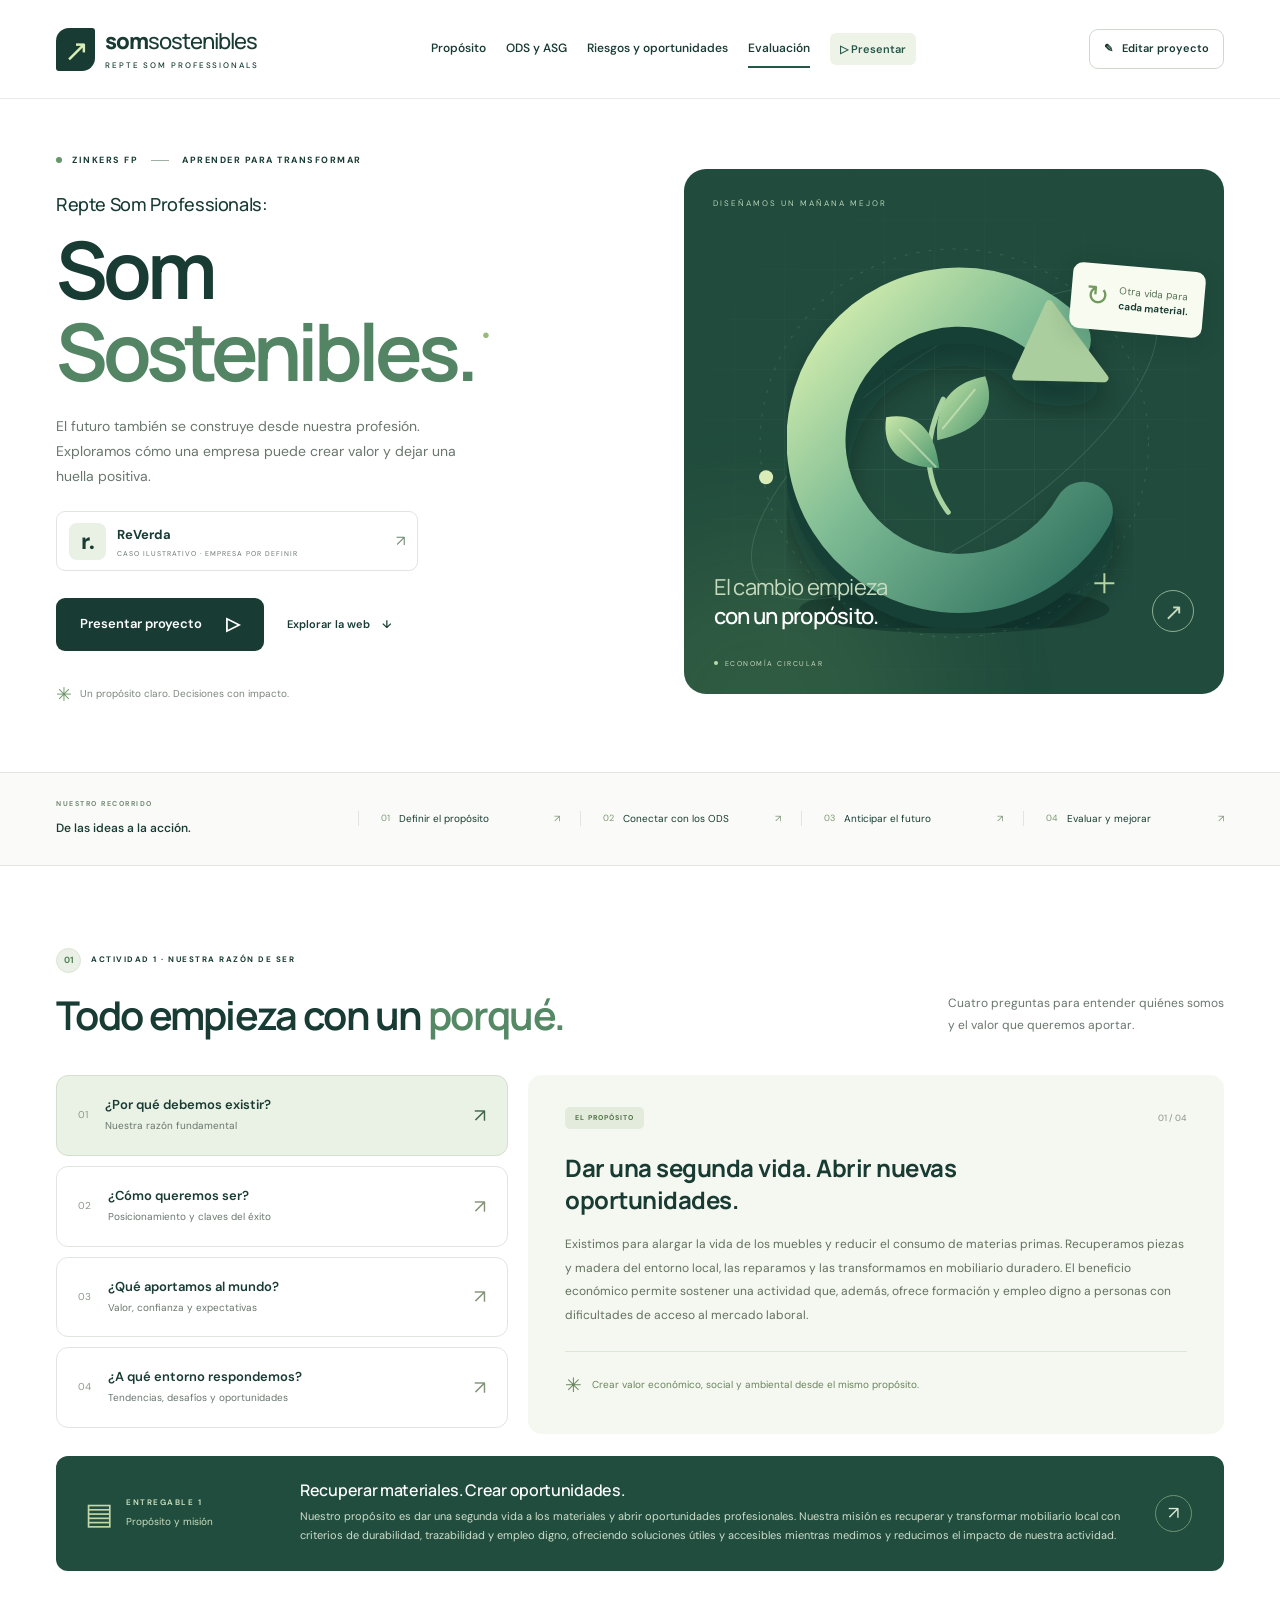
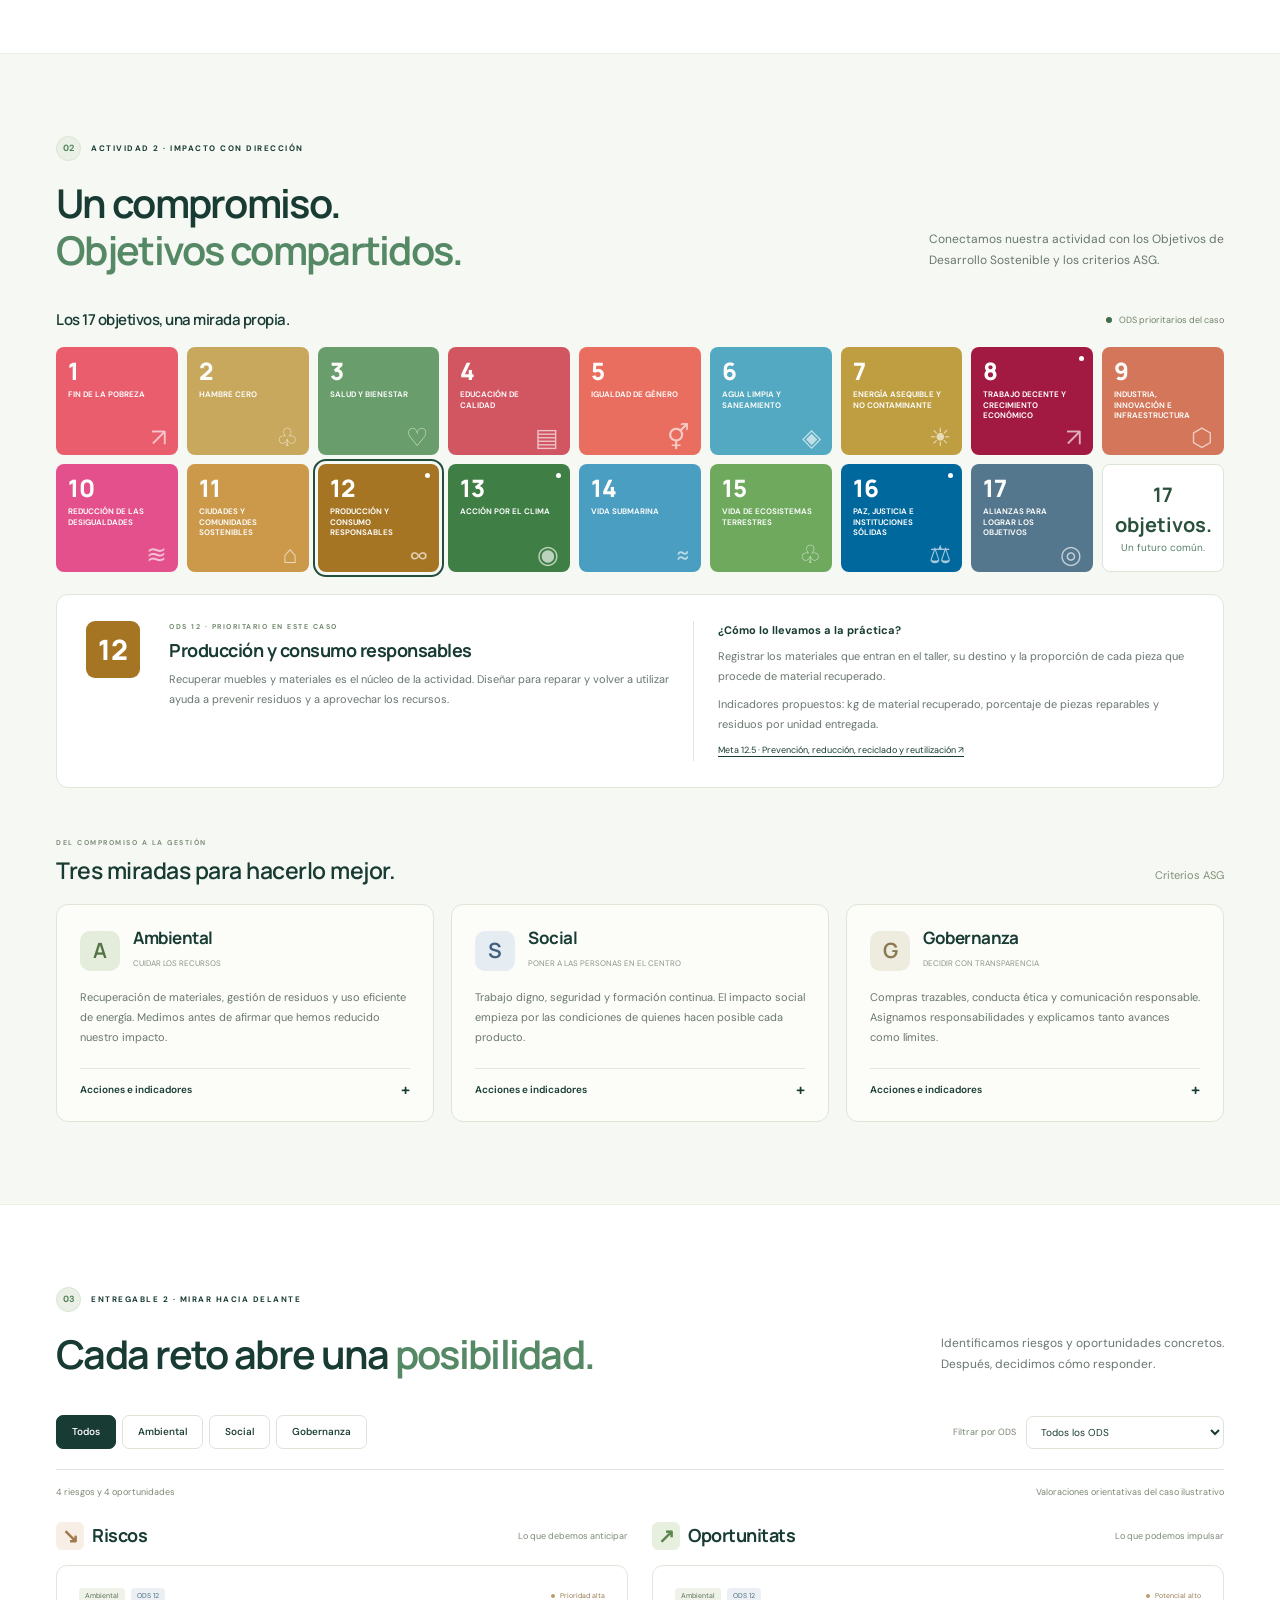
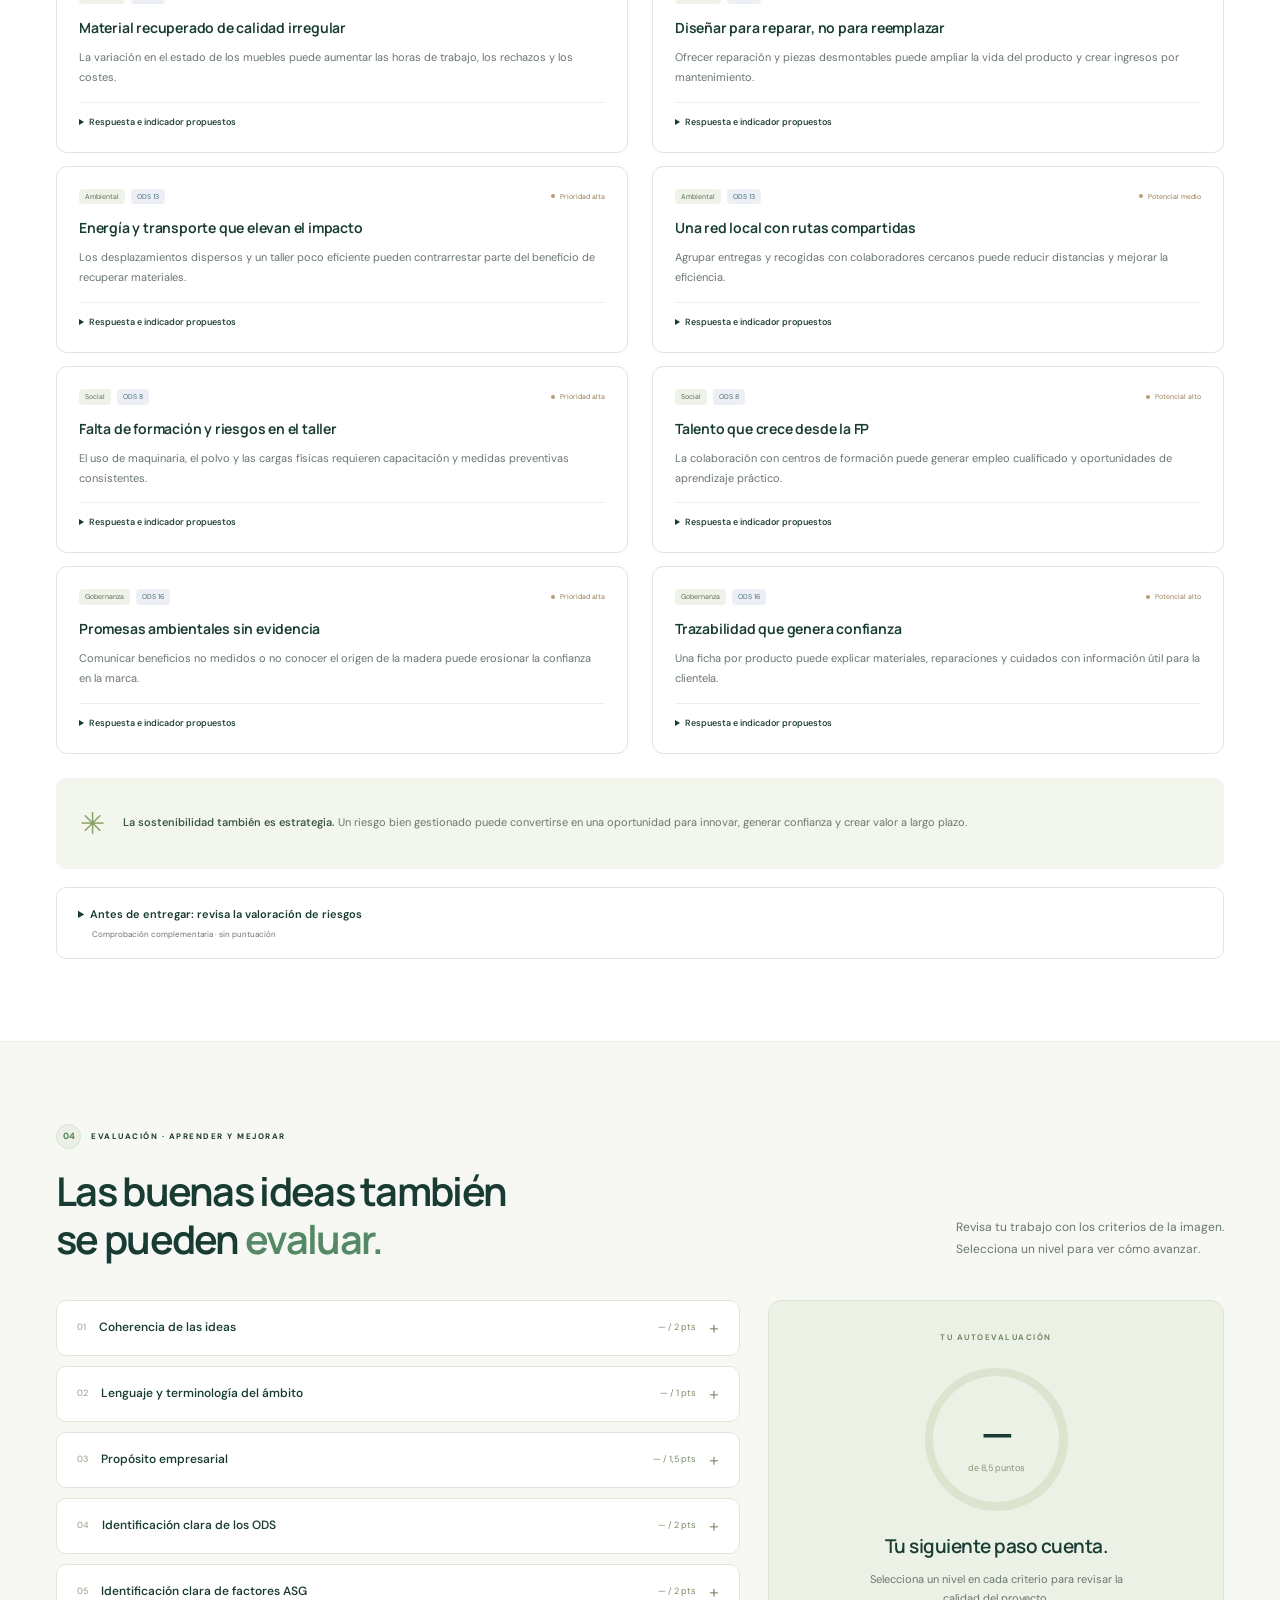
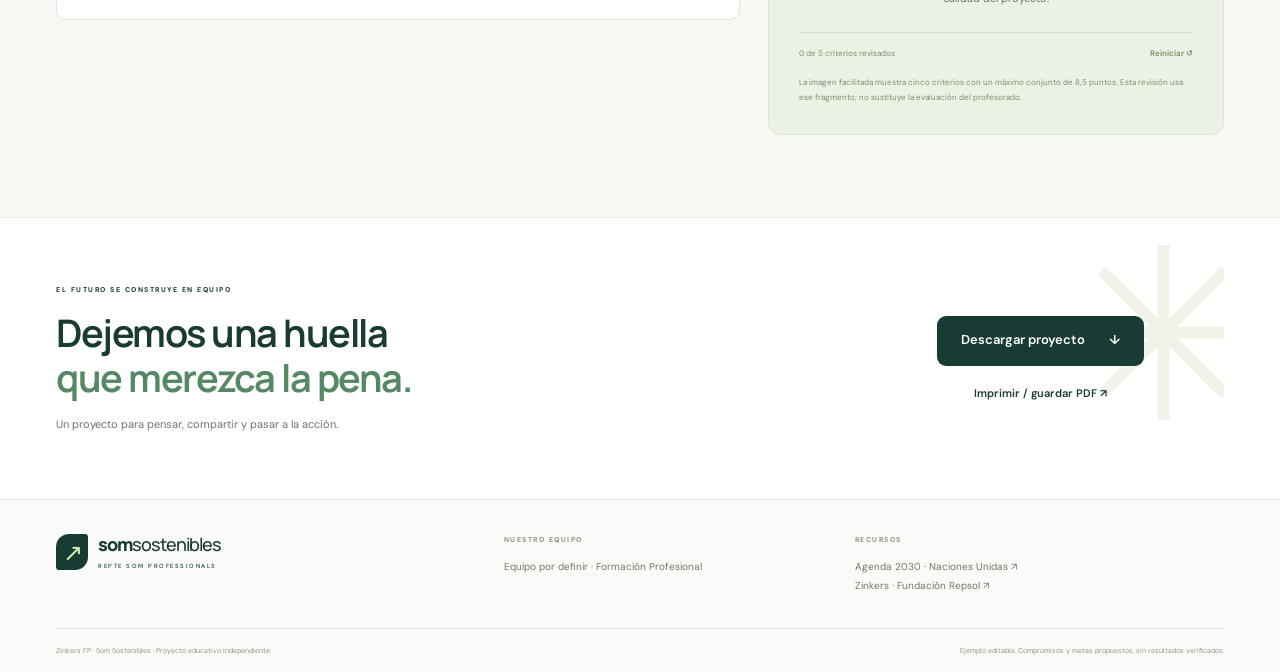
==== index.html @ 22ea1477 "Convertir la presentacion en lienzo panoramico con transiciones horizontales" ====
<!doctype html>
<html lang="es">
<head>
  <meta charset="UTF-8"><meta name="viewport" content="width=device-width, initial-scale=1">
  <meta name="theme-color" content="#163e36">
  <meta name="description" content="Explora el propósito empresarial, los ODS y los criterios ASG del Repte Som Professionals. Un caso práctico editable para construir un futuro sostenible.">
  <title>Som Sostenibles · Repte Som Professionals</title>
  <link rel="icon" href="data:image/svg+xml,%3Csvg xmlns='http://www.w3.org/2000/svg' viewBox='0 0 64 64'%3E%3Crect width='64' height='64' rx='18' fill='%23163e36'/%3E%3Cpath d='M17 42Q12 13 47 15Q49 46 21 44M21 44L41 24' fill='none' stroke='%23b5e0a4' stroke-width='5' stroke-linecap='round'/%3E%3C/svg%3E">
  <link rel="stylesheet" href="styles.css"><link rel="stylesheet" href="presentation.css"><script src="app.js" defer></script><script src="presentation.js" defer></script>
</head>
<body>
  <a class="skip" href="#contenido">Saltar al contenido</a>
  <header class="header">
    <div class="nav-wrap container">
      <a class="brand" href="#inicio" aria-label="Som Sostenibles, inicio"><span class="brand-icon" aria-hidden="true">↗</span><span>som<span class="brand-light">sostenibles</span><small>REPTE SOM PROFESSIONALS</small></span></a>
      <button class="menu-toggle icon-button" aria-label="Abrir menú" aria-expanded="false" aria-controls="navigation">☰</button>
      <nav id="navigation" aria-label="Navegación principal"><a href="#proposito">Propósito</a><a href="#ods">ODS y ASG</a><a href="#matriz">Riesgos y oportunidades</a><a href="#evaluacion">Evaluación</a><button class="nav-present presentation-trigger">▷ Presentar</button></nav>
      <button class="button button-small button-outline editor-open" aria-label="Editar proyecto"><span aria-hidden="true">✎</span><span class="edit-label">Editar proyecto</span></button>
    </div>
    <div class="scroll-progress" aria-hidden="true"><span id="scroll-progress"></span></div>
  </header>
  <main id="contenido">
    <section class="hero container" id="inicio" aria-labelledby="hero-title">
      <div class="hero-copy">
        <div class="eyebrow"><span class="live-dot"></span> ZINKERS FP <span class="eyebrow-line"></span> APRENDER PARA TRANSFORMAR</div>
        <h1 id="hero-title"><span class="hero-prefix">Repte Som Professionals:</span>Som<br><em>Sostenibles.</em><span class="title-dot">●</span></h1>
        <p class="hero-description">El futuro también se construye desde nuestra profesión. Exploramos cómo una empresa puede crear valor y dejar una huella positiva.</p>
        <div class="company-badge"><span class="company-logo" aria-hidden="true">r.</span><span><strong data-company>ReVerda</strong><small>CASO ILUSTRATIVO · EMPRESA POR DEFINIR</small></span><span class="badge-arrow" aria-hidden="true">↗</span></div>
        <div class="hero-actions"><button class="button button-primary presentation-trigger">Presentar proyecto <span aria-hidden="true">▷</span></button><a class="text-link" href="#proposito">Explorar la web <span aria-hidden="true">↓</span></a></div>
        <div class="hero-footnote"><span class="tiny-leaf" aria-hidden="true">✳</span> Un propósito claro. Decisiones con impacto.</div>
      </div>
      <div class="hero-art" aria-label="Ilustración de economía circular: recuperar, transformar y volver a crear">
        <div class="art-grid"></div><span class="art-kicker">DISEÑAMOS UN MAÑANA MEJOR</span>
        <svg class="circular-art" viewBox="0 0 540 520" role="img" aria-labelledby="art-title"><title id="art-title">Un ciclo que convierte materiales recuperados en nuevas oportunidades</title>
          <defs><linearGradient id="ring" x1="0" y1="0" x2="1" y2="1"><stop stop-color="#d9f1b0"/><stop offset=".45" stop-color="#7cba93"/><stop offset="1" stop-color="#317361"/></linearGradient><linearGradient id="leaf" x1="0" y1="0" x2="1" y2="1"><stop stop-color="#c9e8a9"/><stop offset="1" stop-color="#4c956f"/></linearGradient><filter id="shadow"><feDropShadow dx="0" dy="22" stdDeviation="14" flood-color="#061f18" flood-opacity=".35"/></filter></defs>
          <ellipse cx="270" cy="420" rx="155" ry="24" fill="#0c2d26" opacity=".5"/>
          <g class="orbit-lines" fill="none" stroke="#89b39c"><circle cx="270" cy="254" r="194" opacity=".23" stroke-dasharray="3 9"/><ellipse cx="270" cy="254" rx="239" ry="91" transform="rotate(-35 270 254)" opacity=".22"/></g>
          <g filter="url(#shadow)"><path d="M377 151A143 143 0 1 0 399 322" fill="none" stroke="#193f34" stroke-width="64" stroke-linecap="round" transform="translate(0 14)"/><path d="M377 151A143 143 0 1 0 399 322" fill="none" stroke="url(#ring)" stroke-width="59" stroke-linecap="round"/><path d="M365 115L420 189L332 187Z" fill="#aace9e" stroke="#aace9e" stroke-width="8" stroke-linejoin="round"/></g>
          <path d="M264 323Q228 274 259 210" fill="none" stroke="#a8d2a0" stroke-width="5" stroke-linecap="round"/>
          <path d="M255 279Q195 277 202 228Q248 220 255 279Z" fill="url(#leaf)"/><path d="M253 251Q249 197 301 187Q319 236 253 251Z" fill="url(#leaf)"/><path d="M252 278L215 240M258 240L291 200" fill="none" stroke="#e0efc7" opacity=".55" stroke-width="2"/>
          <circle cx="82" cy="288" r="7" fill="#daedb9"/><circle cx="429" cy="134" r="5" fill="#d4edb2"/><path d="M420 384v20m-10-10h20" stroke="#b4d5a2" stroke-width="2"/>
        </svg>
        <div class="art-chip chip-top"><span class="chip-icon" aria-hidden="true">↻</span><span>Otra vida para<br><strong>cada material.</strong></span></div>
        <div class="art-bottom"><span>El cambio empieza<br><strong>con un propósito.</strong></span><span class="art-round" aria-hidden="true">↗</span></div>
        <div class="art-tag"><span class="live-dot"></span> ECONOMÍA CIRCULAR</div>
      </div>
    </section>
    <div class="journey-strip" id="recorrido"><div class="container journey-inner"><div class="journey-intro"><span class="mini-label">NUESTRO RECORRIDO</span><strong>De las ideas a la acción.</strong></div><a href="#proposito"><span>01</span> Definir el propósito <i>↗</i></a><a href="#ods"><span>02</span> Conectar con los ODS <i>↗</i></a><a href="#matriz"><span>03</span> Anticipar el futuro <i>↗</i></a><a href="#evaluacion"><span>04</span> Evaluar y mejorar <i>↗</i></a></div></div>
    <section class="section container reveal" id="proposito" aria-labelledby="purpose-title">
      <div class="section-top"><div><div class="eyebrow"><span class="section-number">01</span> ACTIVIDAD 1 · NUESTRA RAZÓN DE SER</div><h2 id="purpose-title">Todo empieza con un <em>porqué.</em></h2></div><p>Cuatro preguntas para entender quiénes somos<br class="desktop-only"> y el valor que queremos aportar.</p></div>
      <div class="purpose-layout"><div class="question-list" role="tablist" aria-label="Preguntas sobre el propósito" aria-orientation="vertical" id="purpose-tabs"></div><article class="answer-panel" id="purpose-panel" role="tabpanel" tabindex="0" aria-labelledby="question-0"><div class="answer-top"><span class="pill">EL PROPÓSITO</span><span id="answer-counter">01 / 04</span></div><h3 id="answer-heading"></h3><p id="answer-content"></p><div class="answer-note"><span aria-hidden="true">✳</span><span id="answer-note"></span></div></article></div>
      <div class="deliverable"><div class="deliverable-label"><span class="document-icon" aria-hidden="true">▤</span><span class="mini-label">ENTREGABLE 1<small>Propósito y misión</small></span></div><div><h3>Recuperar materiales. Crear oportunidades.</h3><p id="mission-summary"></p></div><button class="round-button editor-open" aria-label="Editar propósito y misión">↗</button></div>
    </section>
    <section class="ods-section" id="ods" aria-labelledby="ods-title"><div class="container section reveal">
      <div class="section-top"><div><div class="eyebrow"><span class="section-number">02</span> ACTIVIDAD 2 · IMPACTO CON DIRECCIÓN</div><h2 id="ods-title">Un compromiso.<br><em>Objetivos compartidos.</em></h2></div><p>Conectamos nuestra actividad con los Objetivos de<br class="desktop-only"> Desarrollo Sostenible y los criterios ASG.</p></div>
      <div class="ods-heading"><h3>Los 17 objetivos, una mirada propia.</h3><div class="legend"><span></span> ODS prioritarios del caso</div></div>
      <div class="ods-grid" id="ods-grid" aria-label="Selecciona un Objetivo de Desarrollo Sostenible"></div>
      <div class="ods-detail" id="ods-detail" role="region" aria-live="polite" aria-labelledby="ods-detail-title"></div>
      <div class="asg-heading"><div><span class="mini-label">DEL COMPROMISO A LA GESTIÓN</span><h3>Tres miradas para hacerlo mejor.</h3></div><span class="subtle">Criterios ASG</span></div>
      <div class="asg-grid" id="asg-grid"></div>
    </div></section>
    <section class="section container reveal" id="matriz" aria-labelledby="matrix-title">
      <div class="section-top"><div><div class="eyebrow"><span class="section-number">03</span> ENTREGABLE 2 · MIRAR HACIA DELANTE</div><h2 id="matrix-title">Cada reto abre una <em>posibilidad.</em></h2></div><p>Identificamos riesgos y oportunidades concretos.<br class="desktop-only"> Después, decidimos cómo responder.</p></div>
      <div class="filter-bar"><div class="filter-pills" role="group" aria-label="Filtrar por categoría ASG"><button class="filter active" data-asg="all" aria-pressed="true">Todos</button><button class="filter" data-asg="A" aria-pressed="false">Ambiental</button><button class="filter" data-asg="S" aria-pressed="false">Social</button><button class="filter" data-asg="G" aria-pressed="false">Gobernanza</button></div><label class="select-label">Filtrar por ODS <select id="ods-filter"><option value="all">Todos los ODS</option><option value="8">ODS 8 · Trabajo decente</option><option value="12">ODS 12 · Producción responsable</option><option value="13">ODS 13 · Acción por el clima</option><option value="16">ODS 16 · Instituciones sólidas</option></select></label></div>
      <div class="matrix-meta"><span id="matrix-count" role="status"></span><span>Valoraciones orientativas del caso ilustrativo</span></div>
      <div class="matrix-columns"><div><h3 class="column-title risk-title"><span aria-hidden="true">↘</span> Riscos <small>Lo que debemos anticipar</small></h3><div id="risk-list" class="matrix-list"></div></div><div><h3 class="column-title opportunity-title"><span aria-hidden="true">↗</span> Oportunitats <small>Lo que podemos impulsar</small></h3><div id="opportunity-list" class="matrix-list"></div></div></div>
      <div class="insight"><span aria-hidden="true">✳</span><p><strong>La sostenibilidad también es estrategia.</strong> Un riesgo bien gestionado puede convertirse en una oportunidad para innovar, generar confianza y crear valor a largo plazo.</p></div>
      <details class="risk-check"><summary>Antes de entregar: revisa la valoración de riesgos <span>Comprobación complementaria · sin puntuación</span></summary><div><label><input type="checkbox"> Cada riesgo y oportunidad está relacionado con la actividad de la empresa.</label><label><input type="checkbox"> Hemos justificado su relevancia y su relación con un ODS y un factor ASG.</label><label><input type="checkbox"> Proponemos una respuesta, un responsable y un indicador para hacer seguimiento.</label></div></details>
    </section>
    <section class="evaluation-section" id="evaluacion" aria-labelledby="evaluation-title"><div class="container section reveal">
      <div class="section-top"><div><div class="eyebrow"><span class="section-number">04</span> EVALUACIÓN · APRENDER Y MEJORAR</div><h2 id="evaluation-title">Las buenas ideas también<br>se pueden <em>evaluar.</em></h2></div><p>Revisa tu trabajo con los criterios de la imagen.<br class="desktop-only"> Selecciona un nivel para ver cómo avanzar.</p></div>
      <div class="evaluation-layout"><div id="rubric" class="rubric-list"></div><aside class="score-card"><span class="mini-label">TU AUTOEVALUACIÓN</span><div class="score-circle" id="score-circle"><div><strong id="score-total">—</strong><span>de 8,5 puntos</span></div></div><h3 id="score-heading">Tu siguiente paso cuenta.</h3><p id="score-description">Selecciona un nivel en cada criterio para revisar la calidad del proyecto.</p><div class="score-completion"><span id="score-completion">0 de 5 criterios revisados</span><button class="text-link" id="reset-score">Reiniciar ↺</button></div><p class="rubric-note">La imagen facilitada muestra cinco criterios con un máximo conjunto de 8,5 puntos. Esta revisión usa ese fragmento; no sustituye la evaluación del profesorado.</p></aside></div>
    </div></section>
    <section class="closing container reveal"><div><div class="eyebrow">EL FUTURO SE CONSTRUYE EN EQUIPO</div><h2>Dejemos una huella<br><em>que merezca la pena.</em></h2><p>Un proyecto para pensar, compartir y pasar a la acción.</p></div><div class="closing-actions"><button class="button button-primary" id="export-project">Descargar proyecto <span aria-hidden="true">↓</span></button><button class="text-link" id="print-project">Imprimir / guardar PDF ↗</button></div><span class="closing-asterisk" aria-hidden="true">✳</span></section>
  </main>
  <footer class="footer"><div class="container footer-top"><a class="brand" href="#inicio"><span class="brand-icon" aria-hidden="true">↗</span><span>som<span class="brand-light">sostenibles</span><small>REPTE SOM PROFESSIONALS</small></span></a><div><span class="mini-label">NUESTRO EQUIPO</span><p id="team-label">Equipo por definir · Formación Profesional</p></div><div><span class="mini-label">RECURSOS</span><a href="https://sdgs.un.org/es/goals" target="_blank" rel="noopener noreferrer">Agenda 2030 · Naciones Unidas ↗</a><a href="https://zinkers.fundacionrepsol.com" target="_blank" rel="noopener noreferrer">Zinkers · Fundación Repsol ↗</a></div></div><div class="container footer-bottom"><span>Zinkers FP · Som Sostenibles · Proyecto educativo independiente</span><span>Ejemplo editable. Compromisos y metas propuestos, sin resultados verificados.</span></div></footer>
  <dialog id="editor" aria-labelledby="editor-title"><form id="editor-form"><div class="dialog-heading"><div><span class="mini-label">DALE TU PROPIA VOZ</span><h2 id="editor-title">Editar proyecto</h2></div><button type="button" class="icon-button" id="close-editor" aria-label="Cerrar editor">×</button></div><p class="editor-intro">Adapta el ejemplo a tu empresa. Los cambios se guardan solo en este navegador. Revisa también ODS, ASG y riesgos si cambias de sector.</p><div class="form-row"><label>Nombre de la empresa<input name="company" required maxlength="50"></label><label>Equipo<input name="team" required maxlength="80"></label></div><label>Curso<input name="course" required maxlength="80"></label><div id="answer-fields"></div><label>Síntesis del propósito y la misión<textarea name="mission" required maxlength="1800" rows="4"></textarea></label><div class="dialog-actions"><button type="button" class="button button-outline" id="cancel-editor">Cancelar</button><button class="button button-primary" type="submit">Guardar cambios <span aria-hidden="true">✓</span></button></div></form></dialog>
  <div id="toast" class="toast" role="status" aria-live="polite"></div>
  <dialog id="presentation" aria-labelledby="presentation-name">
    <header class="deck-header"><a class="deck-brand" href="#inicio" id="deck-home" aria-label="Salir de la presentación y volver a la web"><span aria-hidden="true">↗</span><strong>som<span>sostenibles</span></strong></a><span id="presentation-name">Presentación del proyecto</span><div class="deck-tools"><button id="deck-notes-toggle" aria-label="Mostrar guion de apoyo" aria-expanded="false" aria-controls="deck-notes" title="Guion de apoyo (N)"><span aria-hidden="true">▤</span><span class="deck-tool-label">Guion</span></button><button id="deck-fullscreen" aria-label="Activar pantalla completa" title="Pantalla completa (F)"><span aria-hidden="true">⛶</span></button><button id="deck-close" aria-label="Cerrar presentación" title="Volver a la web (Esc)"><span aria-hidden="true">×</span></button></div></header>
    <div class="deck-body"><div id="deck-stage" class="deck-stage" role="region" aria-roledescription="carrusel" aria-label="Diapositivas del proyecto"><div id="deck-canvas" class="deck-canvas"></div><span class="deck-orientation-hint">Gira el dispositivo para exponer en horizontal</span></div><aside id="deck-notes" class="deck-notes" aria-label="Guion de apoyo para la exposición" hidden><div class="deck-notes-label">GUION DE APOYO <span>Visible al desplegarlo</span></div><h3 id="deck-notes-title"></h3><div id="deck-notes-content"></div><p class="deck-notes-hint">Las respuestas se editan desde la web. El guion muestra el contenido completo; las diapositivas destacan sus ideas principales.</p></aside></div>
    <footer class="deck-footer"><button id="deck-index-toggle" class="deck-index-button" aria-expanded="false" aria-controls="deck-index" title="Índice de diapositivas (G)"><span aria-hidden="true">▦</span> <span class="deck-tool-label">Índice</span></button><div class="deck-footer-middle"><span id="deck-chapter"></span><span class="deck-key-hint">← → para avanzar <i>·</i> N guion <i>·</i> F pantalla completa</span></div><div class="deck-navigation"><time id="deck-timer" aria-label="Tiempo de exposición">00:00</time><button id="deck-previous" aria-label="Diapositiva anterior" title="Anterior (←)">←</button><span id="deck-counter" aria-live="polite" aria-atomic="true">01 / 15</span><button id="deck-next" aria-label="Diapositiva siguiente" title="Siguiente (→)">→</button></div></footer>
    <div class="deck-progress" aria-hidden="true"><span id="deck-progress-bar"></span></div>
    <div id="deck-message" class="deck-message" role="status" aria-live="polite"></div>
    <aside id="deck-index" class="deck-index" aria-label="Índice de la presentación" hidden><div class="deck-index-heading"><span>EL RECORRIDO</span><button id="deck-index-close" aria-label="Cerrar índice">×</button></div><nav id="deck-index-list" aria-label="Elegir diapositiva"></nav></aside>
  </dialog>
</body>
</html>
---- styles.css ----
@import url('https://fonts.googleapis.com/css2?family=DM+Sans:wght@400;450;500;550;600;650;700&family=Manrope:wght@400;500;600;650;700;750;800&display=swap');
:root{--ink:#183b33;--green:#245747;--mint:#d9e9d7;--lime:#d9edb7;--paper:#fff;--muted:#69766e;--line:#e0e6df;--soft:#f5f7f2;--blue:#315e83;--radius:18px}*{box-sizing:border-box}html{scroll-behavior:smooth;scroll-padding-top:105px}body{margin:0;font-family:'DM Sans',Arial,sans-serif;color:var(--ink);background:var(--paper);line-height:1.65;font-size:15px}button,input,textarea,select{font:inherit}button,a,input,textarea,select{-webkit-tap-highlight-color:transparent}button,a{touch-action:manipulation}button{cursor:pointer}a{color:inherit;text-decoration:none}button{color:inherit}button:focus-visible,a:focus-visible,input:focus-visible,select:focus-visible,textarea:focus-visible,[tabindex]:focus-visible{outline:3px solid var(--blue);outline-offset:4px}h1,h2,h3,p{margin:0}h1,h2,h3{font-family:'Manrope',Arial,sans-serif;line-height:1.2}h2{font-size:clamp(29px,3.1vw,44px);font-weight:650;letter-spacing:-1.7px}h2 em{font-style:normal;color:#558865}h3{font-size:20px;letter-spacing:-.5px}p{color:var(--muted)}.container{max-width:1280px;width:calc(100% - 112px);margin-inline:auto}.header{position:sticky;top:0;background:rgba(255,255,255,.96);backdrop-filter:blur(16px);z-index:20}.nav-wrap{height:98px;display:flex;align-items:center;justify-content:space-between;gap:22px}.brand{display:flex;align-items:center;gap:10px;flex-shrink:0;line-height:1.1;font-family:Manrope,Arial,sans-serif;font-weight:800;font-size:22px;letter-spacing:-1px}.brand-icon{display:grid;place-items:center;background:var(--ink);color:#d9edb7;width:39px;height:43px;border-radius:13px 3px 13px 3px;font-size:30px;font-weight:500}.brand-light{font-weight:500}.brand small{display:block;font-family:'DM Sans',sans-serif;letter-spacing:1.9px;font-weight:500;font-size:8px;margin-top:8px}.nav-wrap nav{display:flex;gap:27px;align-items:center}.nav-wrap nav a{font-size:12px;font-weight:550;position:relative;padding-block:12px;white-space:nowrap}.nav-wrap nav a:after{content:'';position:absolute;bottom:3px;left:0;width:0;height:2px;background:var(--green);transition:width .25s}.nav-wrap nav a:hover:after,.nav-wrap nav a.current:after{width:100%}.button{border:1px solid transparent;border-radius:9px;display:inline-flex;align-items:center;justify-content:center;gap:24px;min-height:50px;padding:13px 23px;font-size:13px;font-weight:600;line-height:1.4;transition:transform .2s,background .2s,box-shadow .2s}.button:hover{transform:translateY(-2px);box-shadow:0 6px 16px #183b3314}.button-primary{background:var(--ink);color:white}.button-primary:hover{background:#2c5a49}.button-outline{border-color:#cdd8ce;background:transparent}.button-outline:hover{background:var(--soft)}.button-small{min-height:40px;padding:10px 14px;gap:9px;font-size:11px}.icon-button{border:0;background:transparent;width:40px;height:40px;font-size:27px;line-height:1}.menu-toggle{display:none}.scroll-progress{height:1px;background:#e7ebe5}.scroll-progress span{display:block;width:0;height:2px;background:#6d9e6a}.hero{padding-block:54px 62px;display:grid;grid-template-columns:1.05fr 1fr;gap:60px;align-items:center;min-height:665px}.eyebrow{display:flex;align-items:center;gap:10px;letter-spacing:1.5px;font-size:9px;font-weight:700}.live-dot{width:6px;height:6px;background:#63966b;display:inline-block;border-radius:50%;flex-shrink:0}.eyebrow-line{width:18px;height:1px;background:#9cafa0;margin-inline:3px}.hero-prefix{font-size:18px;font-weight:500;letter-spacing:-.4px;display:block;margin-bottom:15px}.hero h1{font-size:clamp(58px,6.2vw,86px);letter-spacing:-5px;line-height:1.03;font-weight:650;margin:27px 0 22px;position:relative}.hero h1 em{font-style:normal;color:#538564}.title-dot{font-size:13px;color:#99ba7b;display:inline-block;vertical-align:top;margin:18px 0 0 8px}.hero-description{font-size:14px;max-width:420px;line-height:1.8}.company-badge{display:flex;align-items:center;gap:11px;border:1px solid var(--line);border-radius:9px;padding:10px 12px;margin-top:22px;max-width:362px}.company-logo{font-size:23px;background:#e9f0e4;display:grid;place-items:center;width:37px;height:37px;border-radius:8px;font-weight:700}.company-badge strong{font-size:13px}.company-badge small{display:block;font-size:7px;color:var(--muted);letter-spacing:1px;margin-top:1px}.badge-arrow{margin-left:auto;color:#769078}.hero-actions{display:flex;align-items:center;gap:23px;margin-top:27px}.text-link{background:none;border:0;padding:0;font-size:11px;font-weight:600;display:inline-flex;gap:12px;align-items:center;cursor:pointer}.text-link:hover{text-decoration:underline;text-underline-offset:5px}.hero-footnote{margin-top:28px;display:flex;gap:8px;align-items:center;font-size:10px;color:#7b877c}.tiny-leaf{font-size:19px;color:#6b9567}.hero-art{background:#204b3d;border-radius:22px;min-height:525px;position:relative;overflow:hidden;isolation:isolate}.art-grid{position:absolute;inset:0;opacity:.08;background-image:linear-gradient(#c5ddc3 1px,transparent 1px),linear-gradient(90deg,#c5ddc3 1px,transparent 1px);background-size:50px 50px;mask-image:radial-gradient(ellipse at center,#000,transparent 80%)}.hero-art:after{content:'';position:absolute;width:350px;height:350px;left:-100px;bottom:-190px;border-radius:50%;background:#8cba63;filter:blur(70px);opacity:.15;z-index:-1}.art-kicker{position:absolute;left:29px;top:28px;font-size:8px;letter-spacing:2px;color:#b7d3b6}.circular-art{width:100%;position:absolute;top:20px;left:0}.art-chip{position:absolute;background:#f8fbef;border-radius:10px;padding:12px 15px;display:flex;gap:10px;align-items:center;font-size:10px;color:#567156;box-shadow:0 5px 25px #09251b28;line-height:1.5;transform:rotate(5deg)}.art-chip strong{font-weight:650;color:var(--ink)}.chip-top{right:20px;top:98px}.chip-icon{font-size:28px;color:#72995e}.art-bottom{position:absolute;bottom:62px;left:30px;right:30px;display:flex;justify-content:space-between;align-items:end;color:#c7dbbe;font-size:22px;font-family:Manrope,sans-serif;letter-spacing:-.7px;line-height:1.35}.art-bottom strong{color:white;font-weight:550}.art-round{width:42px;height:42px;border:1px solid #8eae91;border-radius:50%;display:grid;place-items:center;font-size:23px}.art-tag{position:absolute;bottom:25px;left:30px;display:flex;align-items:center;gap:7px;font-size:7px;letter-spacing:1.5px;color:#c8dabf}.art-tag .live-dot{background:#bbdba3;width:4px;height:4px}.journey-strip{border-block:1px solid var(--line);background:#fafbf8}.journey-inner{display:grid;grid-template-columns:1.4fr repeat(4,1fr);padding-block:25px;gap:20px;align-items:center}.mini-label{font-size:9px;letter-spacing:1.5px;font-weight:650;display:block}.journey-intro .mini-label{font-size:7px;color:#6f8470;margin-bottom:5px}.journey-intro strong{font-size:12px;font-weight:550}.journey-inner>a{font-size:10px;border-left:1px solid var(--line);padding-left:22px;display:flex;align-items:center;gap:9px;line-height:1.5}.journey-inner>a span{font-size:9px;color:#7e9975}.journey-inner>a i{font-style:normal;margin-left:auto;color:#82977b}.journey-inner>a:hover{color:#56843d}.section{padding-block:82px}.section-top{display:flex;justify-content:space-between;gap:30px;align-items:flex-end;margin-bottom:36px}.section-top .eyebrow{margin-bottom:19px;font-size:8px}.section-number{background:#eaf0e5;border:1px solid #d9e5d4;color:#528258;width:25px;height:25px;border-radius:50%;display:grid;place-items:center;letter-spacing:0;font-size:9px}.section-top>p{font-size:12px;line-height:1.8;padding-bottom:3px}.purpose-layout{display:grid;grid-template-columns:.91fr 1.4fr;gap:20px}.question-list{display:flex;flex-direction:column;gap:10px}.question-button{width:100%;padding:20px 21px;border:1px solid var(--line);border-radius:12px;text-align:left;background:white;display:flex;align-items:center;gap:17px;transition:all .25s;min-height:77px}.question-button .question-index{font-size:10px;color:#8c998b}.question-button strong{display:block;font-size:13px;font-weight:600;line-height:1.4}.question-button small{display:block;font-size:10px;color:var(--muted);margin-top:4px}.question-button .question-arrow{margin-left:auto;font-size:19px;color:#829277}.question-button:hover{background:#f7f9f4;transform:translateX(3px)}.question-button[aria-selected=true]{background:#eaf1e5;border-color:#d4e0cd}.question-button[aria-selected=true] .question-arrow{color:#3e664b}.answer-panel{padding:32px 37px;background:#f5f7f1;border-radius:14px;display:flex;flex-direction:column;justify-content:center;min-height:338px}.answer-top{display:flex;align-items:center;justify-content:space-between;margin-bottom:23px}.pill{padding:5px 10px;border-radius:5px;background:#e3ebdc;color:#507346;font-size:7px;letter-spacing:1px;font-weight:700}.answer-top>span:last-child{font-size:9px;color:#899584}.answer-panel h3{font-size:24px;max-width:430px;margin-bottom:17px;line-height:1.35}.answer-panel>p{font-size:12px;line-height:1.95;color:#62715e;white-space:pre-line}.answer-note{display:flex;gap:10px;align-items:center;border-top:1px solid #dde6d7;margin-top:24px;padding-top:17px;font-size:10px;color:#69865b}.answer-note>span:first-child{font-size:20px}.deliverable{margin-top:22px;background:#214d3e;color:white;padding:25px 29px;border-radius:12px;display:grid;grid-template-columns:190px 1fr 40px;gap:25px;align-items:center}.deliverable-label{display:flex;gap:13px;align-items:center}.document-icon{font-size:30px;color:#c3d7a7}.deliverable-label .mini-label{font-size:8px;color:#c9debd}.deliverable-label small{display:block;font-size:10px;letter-spacing:0;font-weight:400;margin-top:5px}.deliverable h3{font-size:16px;font-weight:550;letter-spacing:-.3px;margin-bottom:7px}.deliverable p{font-size:11px;line-height:1.75;color:#cfddcb;white-space:pre-line}.round-button{border-radius:50%;border:1px solid #6e9174;color:#dbe9d5;background:transparent;width:37px;height:37px;font-size:18px}.round-button:hover{background:#38614c}.ods-section{background:#f6f8f3;border-block:1px solid #eaf0e4}.ods-heading{display:flex;justify-content:space-between;align-items:center;margin:0 0 18px}.ods-heading h3{font-size:15px;font-weight:600}.legend{display:flex;align-items:center;gap:7px;color:#71816b;font-size:9px}.legend>span{height:6px;width:6px;border-radius:50%;background:#3f6d49}.ods-grid{display:grid;grid-template-columns:repeat(9,1fr);gap:9px}.ods-button{position:relative;min-height:108px;border:2px solid transparent;border-radius:8px;background:var(--ods-color);color:white;text-align:left;display:flex;flex-direction:column;padding:9px 10px;transition:transform .2s,box-shadow .2s;overflow:hidden}.ods-button:hover{transform:translateY(-4px);box-shadow:0 6px 16px #183b3326}.ods-button[aria-pressed=true]{outline:2px solid #224e3e;outline-offset:3px}.ods-number{font-family:Manrope,sans-serif;font-size:24px;font-weight:800;line-height:1.1}.ods-name{font-size:8px;line-height:1.3;font-weight:650;margin-top:5px;max-width:90px;text-transform:uppercase}.ods-symbol{position:absolute;bottom:3px;right:9px;font-size:25px;opacity:.65;line-height:1}.priority-dot{position:absolute;right:7px;top:7px;background:white;width:5px;height:5px;border-radius:50%}.ods-button:not(.priority){opacity:.73}.ods-button:not(.priority):hover,.ods-button[aria-pressed=true]{opacity:1}.ods-end{background:white;border:1px solid #dce5d7;border-radius:8px;display:grid;place-content:center;text-align:center;color:#59816a;font-size:10px;line-height:1.5;min-height:108px}.ods-end strong{font-family:Manrope,sans-serif;font-size:20px;color:#29513c}.ods-detail{display:grid;grid-template-columns:60px 1fr 1fr;gap:23px;padding:26px 29px;background:white;border:1px solid #e0e7da;border-radius:12px;margin-top:22px;align-items:start;min-height:170px}.ods-detail-number{width:54px;height:57px;border-radius:9px;background:var(--detail-color);display:grid;place-items:center;color:white;font-family:Manrope,sans-serif;font-weight:800;font-size:28px}.ods-detail .mini-label{font-size:7px;color:#6b8566;margin-bottom:7px}.ods-detail h3{font-size:18px;margin-bottom:9px}.ods-detail p{font-size:11px;line-height:1.8}.ods-action{padding-left:24px;border-left:1px solid var(--line)}.ods-action strong{display:block;font-size:11px;margin-bottom:8px}.ods-action a{display:inline-block;font-size:9px;text-decoration:underline;text-underline-offset:3px;margin-top:9px}.asg-heading{display:flex;justify-content:space-between;align-items:end;margin-top:49px;margin-bottom:20px}.asg-heading .mini-label{font-size:7px;color:#7c8b76;margin-bottom:8px}.asg-heading h3{font-size:23px;font-weight:600}.subtle{font-size:11px;color:#809077}.asg-grid{display:grid;grid-template-columns:repeat(3,1fr);gap:17px}.asg-card{border:1px solid #dde6d7;border-radius:12px;padding:23px;background:#fcfdf9;display:flex;flex-direction:column}.asg-card-header{display:flex;gap:13px;align-items:center;margin-bottom:15px}.asg-letter{width:40px;height:40px;border-radius:10px;display:grid;place-items:center;background:#e4eddb;color:#537344;font-family:Manrope,sans-serif;font-weight:650;font-size:21px}.asg-card:nth-child(2) .asg-letter{color:#43617f;background:#e5ecf2}.asg-card:nth-child(3) .asg-letter{background:#eeebdf;color:#8a7950}.asg-card h3{font-size:17px}.asg-card-header small{font-size:8px;color:#8b9586}.asg-card>p{font-size:11px;line-height:1.8;flex:1}.asg-card details{border-top:1px solid #e1e8dc;margin-top:20px;padding-top:13px}.asg-card summary{font-size:10px;font-weight:600;cursor:pointer;list-style:none;display:flex;justify-content:space-between}.asg-card summary::-webkit-details-marker{display:none}.asg-card summary:after{content:'+';font-size:16px;line-height:1}.asg-card details[open] summary:after{content:'−'}.asg-card details p{font-size:10px;margin-top:12px;line-height:1.8}.filter-bar{display:flex;align-items:center;justify-content:space-between;gap:20px;border-bottom:1px solid var(--line);padding-bottom:20px}.filter-pills{display:flex;gap:6px}.filter{font-size:10px;font-weight:550;border:1px solid #dce4d7;border-radius:7px;padding:8px 15px;background:transparent;transition:background .2s}.filter:hover{background:#f0f5e9}.filter.active{background:var(--ink);color:white;border-color:var(--ink)}.select-label{font-size:9px;color:#73826d;display:flex;align-items:center;gap:10px}select{color:var(--ink);font-size:10px;border:1px solid #dce4d7;border-radius:7px;background:#fff;padding:8px 10px;max-width:240px}.matrix-meta{display:flex;justify-content:space-between;margin-block:15px 22px;color:#7a8874;font-size:9px}.matrix-columns{display:grid;grid-template-columns:1fr 1fr;gap:24px}.column-title{display:flex;align-items:center;gap:8px;font-size:18px;margin-bottom:15px}.column-title>span{border-radius:6px;width:28px;height:28px;display:grid;place-items:center;font-size:20px}.risk-title>span{background:#f7eee6;color:#a0784b}.opportunity-title>span{background:#e7f0df;color:#5d864c}.column-title small{margin-left:auto;font-family:'DM Sans',sans-serif;font-size:9px;font-weight:400;letter-spacing:0;color:#7b8976}.matrix-list{display:flex;flex-direction:column;gap:13px}.matrix-card{border:1px solid #e1e6dc;border-radius:11px;padding:22px;transition:transform .2s,box-shadow .2s;background:#fff}.matrix-card:hover{transform:translateY(-2px);box-shadow:0 8px 25px #163e3609}.matrix-tags{display:flex;gap:6px;align-items:center;margin-bottom:12px}.tag{font-size:7px;background:#eef2e9;border-radius:4px;padding:3px 6px;line-height:1.4;color:#5b7054}.tag-ods{background:#ecf0f5;color:#4c6e80}.severity{font-size:7px;margin-left:auto;display:flex;align-items:center;gap:5px;color:#94794f}.severity:before{content:'';background:#bb9c70;border-radius:50%;width:4px;height:4px}.matrix-card h4{font-family:Manrope,sans-serif;font-size:14px;margin:0 0 9px;font-weight:650;letter-spacing:-.2px}.matrix-card>p{font-size:11px;line-height:1.8}.matrix-card details{margin-top:14px;padding-top:12px;border-top:1px solid #edf0e8}.matrix-card summary{font-size:9px;cursor:pointer;font-weight:550}.matrix-card details p{font-size:10px;line-height:1.8;margin-top:8px}.empty-state{padding:28px;background:var(--soft);border:1px dashed #ccd9c4;border-radius:10px;color:#708267;font-size:12px}.insight{padding:21px 24px;display:flex;align-items:center;gap:18px;background:#f3f6ed;border-radius:10px;margin-top:24px}.insight>span{font-size:30px;color:#8aa168}.insight p{font-size:11px;line-height:1.8}.insight strong{color:#36563c;font-weight:550}.evaluation-section{background:#f7f8f4;border-block:1px solid #e8ede3}.evaluation-layout{display:grid;grid-template-columns:1.5fr 1fr;gap:28px}.rubric-list{display:flex;flex-direction:column;gap:10px}.rubric-row{border:1px solid #e0e6da;border-radius:10px;background:white;overflow:hidden}.rubric-row summary{list-style:none;display:flex;align-items:center;gap:13px;padding:18px 20px;cursor:pointer}.rubric-row summary::-webkit-details-marker{display:none}.rubric-index{font-size:9px;color:#8f9f83}.rubric-label{font-size:12px;font-weight:550;line-height:1.4}.rubric-max{margin-left:auto;white-space:nowrap;color:#7a8c6a;font-size:9px}.rubric-row summary:after{content:'+';font-size:18px;color:#8c9e80;line-height:1}.rubric-row[open] summary:after{content:'−'}.rubric-body{padding:0 20px 18px 43px}.rubric-body>p{font-size:10px;line-height:1.8;margin-bottom:13px}.rubric-options{display:flex;flex-direction:column;gap:6px}.rubric-option{display:flex;align-items:flex-start;gap:9px;font-size:10px;color:#6a7961;background:#f7f9f4;border-radius:6px;padding:10px;cursor:pointer}.rubric-option input{accent-color:var(--green);margin:3px 0 0;flex-shrink:0}.rubric-option:has(input:checked){background:#e5efdc;color:#315438}.rubric-option strong{color:#36533a}.score-card{background:#ecf1e5;border:1px solid #dbe5d2;border-radius:13px;padding:30px;display:flex;flex-direction:column;align-items:center;text-align:center;align-self:start}.score-card>.mini-label{font-size:8px;color:#6d835e}.score-circle{--score-angle:0deg;background:conic-gradient(#688d56 var(--score-angle),#dae4ce 0);height:143px;width:143px;border-radius:50%;margin:24px 0;display:grid;place-items:center;transition:background .3s}.score-circle>div{width:126px;height:126px;border-radius:50%;background:#ecf1e5;display:flex;flex-direction:column;justify-content:center;line-height:1.4}.score-circle strong{font-size:42px;font-family:Manrope,sans-serif;font-weight:600;letter-spacing:-2px}.score-circle span{font-size:9px;color:#879576}.score-card h3{font-size:19px;font-weight:600;margin-bottom:12px}.score-card>p{font-size:11px;line-height:1.8;max-width:280px}.score-completion{display:flex;justify-content:space-between;gap:20px;width:100%;margin-top:23px;border-top:1px solid #d6e1ca;padding-top:14px;font-size:8px;color:#7a8e69}.score-completion .text-link{font-size:8px}.score-card .rubric-note{font-size:8px;color:#7b8d6d;text-align:left;margin-top:15px;max-width:none}.closing{padding-block:66px;display:flex;justify-content:space-between;align-items:center;gap:30px;position:relative;overflow:hidden}.closing h2{font-size:38px;margin-top:14px;letter-spacing:-1.5px}.closing .eyebrow{font-size:7px}.closing p{font-size:11px;margin-top:14px}.closing-actions{display:flex;flex-direction:column;align-items:center;gap:18px;z-index:1;margin-right:80px}.closing-asterisk{font-size:240px;color:#f0f4e8;position:absolute;right:-40px;top:0;line-height:1;z-index:-1}.footer{border-top:1px solid var(--line);padding-top:34px;background:#fafbf8}.footer-top{display:grid;grid-template-columns:1.3fr 1fr 1.15fr;gap:30px;padding-bottom:33px;align-items:start}.footer .brand{font-size:18px}.footer .brand-icon{width:32px;height:36px;font-size:24px}.footer .brand small{font-size:6px;letter-spacing:1.5px}.footer .mini-label{font-size:7px;color:#829077;margin-bottom:11px}.footer-top p,.footer-top>div>a{font-size:10px;display:block;color:#6d7b64;line-height:1.9}.footer-top>div>a:hover{text-decoration:underline}.footer-bottom{border-top:1px solid var(--line);display:flex;justify-content:space-between;gap:20px;padding-block:16px;font-size:7px;color:#8a9581}.skip{position:fixed;left:20px;top:-90px;background:white;padding:12px;z-index:100}.skip:focus{top:10px}.reveal{opacity:1}.js-reveal .reveal{opacity:0;transform:translateY(20px);transition:opacity .65s,transform .65s}.js-reveal .reveal.visible{opacity:1;transform:none}dialog{width:min(740px,calc(100% - 32px));max-height:88dvh;border:1px solid #dbe5d5;border-radius:18px;padding:30px;color:var(--ink);box-shadow:0 30px 100px #13352b40}dialog::backdrop{background:#0b2c246e;backdrop-filter:blur(5px)}dialog[open]{animation:dialog-in .2s ease-out}.dialog-heading{display:flex;align-items:center;justify-content:space-between}.dialog-heading .mini-label{font-size:8px;color:#72876b}.dialog-heading h2{font-size:28px;margin-top:5px}.editor-intro{font-size:12px;line-height:1.7;margin-block:18px}.form-row{display:grid;grid-template-columns:1fr 1fr;gap:15px}#editor-form label{display:block;font-size:11px;font-weight:600;margin-top:15px}#editor-form input,#editor-form textarea{width:100%;padding:10px 12px;border:1px solid #d6e0ce;border-radius:7px;margin-top:6px;color:#35533a;background:#fafcf8;font-size:12px;resize:vertical}#editor-form input{height:42px}.dialog-actions{display:flex;justify-content:flex-end;gap:12px;margin-top:24px;padding-top:20px;border-top:1px solid var(--line)}.dialog-actions .button{font-size:11px;min-height:42px}.toast{position:fixed;bottom:25px;left:50%;transform:translate(-50%,20px);opacity:0;pointer-events:none;background:var(--ink);color:white;border-radius:10px;padding:13px 20px;font-size:12px;z-index:100;box-shadow:0 8px 30px #183b3333;transition:opacity .2s,transform .2s;max-width:calc(100% - 32px);width:max-content}.toast.show{opacity:1;transform:translate(-50%,0)}@keyframes dialog-in{from{opacity:0;transform:translateY(10px)}to{opacity:1;transform:none}}@keyframes content-in{from{opacity:.4;transform:translateY(5px)}to{opacity:1;transform:none}}.content-in{animation:content-in .25s ease-out}body.modal-open{overflow:hidden}
@media(min-width:1500px){.hero{gap:85px}.hero-art{min-height:560px}.circular-art{top:7px}.hero h1{font-size:90px}}@media(max-width:1150px){.container{width:calc(100% - 64px)}.nav-wrap nav{gap:16px}.nav-wrap nav a{font-size:10px}.brand{font-size:19px}.hero{gap:30px}.hero h1{font-size:68px}.hero-art{min-height:490px}.art-bottom{font-size:20px}.hero-actions{gap:17px}.hero-actions .button{padding-inline:17px;font-size:11px}.hero-actions .text-link{font-size:10px}.journey-inner{gap:12px}.journey-inner>a{padding-left:13px;font-size:9px}.deliverable{grid-template-columns:150px 1fr 36px;gap:20px}.ods-button{min-height:102px;padding:8px}.ods-name{font-size:7px}.section-top>p{font-size:11px}.column-title small{font-size:8px}.closing-actions{margin-right:20px}}@media(max-width:900px){.nav-wrap{height:80px}.nav-wrap nav{gap:14px}.nav-wrap nav a{font-size:9px}.nav-wrap>.button{display:none}.hero{padding-block:40px;min-height:auto;gap:22px}.hero h1{font-size:58px;letter-spacing:-3px}.hero-prefix{font-size:14px}.hero .eyebrow{font-size:7px;gap:6px}.hero-description{font-size:12px}.hero-art{min-height:455px}.circular-art{top:63px}.chip-top{top:88px;right:14px}.art-kicker{font-size:6px;left:20px}.art-bottom{left:20px;right:20px;bottom:60px;font-size:17px}.art-tag{left:20px}.hero-actions{align-items:flex-start;flex-direction:column;gap:16px}.hero-footnote{font-size:9px;margin-top:18px}.journey-inner{grid-template-columns:repeat(4,1fr);padding-block:21px}.journey-intro{grid-column:1/-1;display:flex;align-items:center;gap:12px}.journey-intro .mini-label{margin:0}.journey-inner>a:first-of-type{border:0;padding-left:0}.section{padding-block:61px}.section-top{align-items:start}.section-top>p{max-width:240px;font-size:10px}.desktop-only{display:none}.purpose-layout{grid-template-columns:1fr 1.2fr;gap:15px}.question-button{padding:17px 14px;gap:11px}.question-button strong{font-size:11px}.question-button small{font-size:9px}.answer-panel{padding:25px}.answer-panel h3{font-size:21px}.answer-panel>p{font-size:11px}.deliverable{grid-template-columns:140px 1fr;gap:18px;padding:23px}.deliverable .round-button{display:none}.deliverable p{font-size:10px}.ods-grid{grid-template-columns:repeat(6,1fr)}.ods-button{min-height:108px}.ods-name{font-size:8px}.ods-detail{grid-template-columns:48px 1fr;gap:18px}.ods-detail-number{width:45px;height:48px}.ods-action{grid-column:2;padding-left:0;border:0}.asg-grid{gap:11px}.asg-card{padding:18px}.asg-card-header{gap:9px}.asg-letter{width:32px;height:34px;font-size:18px}.asg-card h3{font-size:14px}.asg-card>p{font-size:10px}.filter-bar{gap:15px}.filter{padding:8px 11px;font-size:9px}.select-label{font-size:8px;gap:7px}.select-label select{max-width:180px;font-size:9px}.matrix-card{padding:18px}.column-title small{display:none}.evaluation-layout{grid-template-columns:1.3fr 1fr;gap:17px}.rubric-row summary{padding:17px 14px;gap:10px}.rubric-label{font-size:10px}.rubric-max{font-size:8px}.rubric-body{padding-left:15px;padding-right:15px}.score-card{padding:24px 20px}.score-card h3{font-size:17px}.score-card>p{font-size:10px}.score-completion{gap:8px;flex-wrap:wrap}.closing h2{font-size:33px}.footer-top{grid-template-columns:1fr 1fr}.footer-top>.brand{grid-column:1/-1}.footer-bottom{font-size:7px;flex-direction:column;gap:4px}}@media(max-width:640px){.container{width:calc(100% - 40px)}html{scroll-padding-top:85px}.nav-wrap{height:74px}.brand{font-size:19px}.brand-icon{width:32px;height:36px;font-size:25px}.brand small{font-size:6px;letter-spacing:1.7px}.menu-toggle{display:block;margin-left:auto}.nav-wrap nav{display:none;position:absolute;top:74px;left:0;right:0;padding:16px 22px 22px;background:white;border-bottom:1px solid var(--line);box-shadow:0 15px 20px #183b330e}.nav-wrap nav.open{display:flex;flex-direction:column;align-items:stretch;gap:0}.nav-wrap nav a{font-size:13px;padding:10px}.hero{grid-template-columns:1fr;padding-block:32px;gap:32px}.hero .eyebrow{font-size:7px;letter-spacing:1.1px}.hero h1{font-size:65px;letter-spacing:-3.8px;margin-top:24px;margin-bottom:20px}.hero-prefix{font-size:16px;margin-bottom:12px}.hero-description{font-size:12px;max-width:350px}.hero-actions{flex-direction:row;align-items:center;gap:18px;flex-wrap:wrap;margin-top:22px}.hero-actions .button{font-size:10px;padding:13px 15px;gap:12px}.hero-actions .text-link{font-size:9px}.company-badge{max-width:350px}.hero-footnote{font-size:8px}.hero-art{min-height:380px;max-width:450px;width:100%;margin-inline:auto}.circular-art{width:390px;max-width:100%;left:50%;transform:translateX(-50%);top:-1px}.art-kicker{top:22px;font-size:6px}.chip-top{top:75px;right:18px;font-size:9px}.art-chip{padding:10px}.art-bottom{bottom:54px;font-size:20px;left:24px;right:24px}.art-tag{bottom:20px;left:24px;font-size:6px}.art-round{width:34px;height:34px;font-size:19px}.journey-inner{grid-template-columns:1fr 1fr;gap:18px 20px;padding-block:22px}.journey-intro{gap:20px}.journey-intro strong{font-size:10px}.journey-inner>a{font-size:9px;padding-left:0;border:0;gap:10px}.journey-inner>a i{margin-left:5px}.section{padding-block:48px}.section-top{flex-direction:column;gap:16px;margin-bottom:25px}.section-top .eyebrow{font-size:7px;letter-spacing:1.1px;margin-bottom:15px}.section-top>p{max-width:330px;font-size:11px}h2{font-size:31px;letter-spacing:-1.3px}.purpose-layout{grid-template-columns:1fr;gap:14px}.question-list{display:grid;grid-template-columns:1fr 1fr;gap:8px}.question-button{padding:15px 12px;gap:9px;min-height:80px}.question-button strong{font-size:10px}.question-button small{font-size:8px;line-height:1.4}.question-button .question-arrow{display:none}.question-button .question-index{font-size:8px}.answer-panel{padding:25px;min-height:310px}.answer-panel h3{font-size:22px}.answer-panel>p{font-size:11px}.answer-top{margin-bottom:20px}.answer-note{font-size:9px}.deliverable{display:flex;flex-direction:column;gap:18px;align-items:flex-start;padding:25px;margin-top:15px}.deliverable-label{gap:11px}.deliverable-label small{display:inline;margin-left:11px}.deliverable h3{font-size:17px}.deliverable p{font-size:11px}.ods-heading{align-items:flex-start;gap:12px;flex-direction:column}.ods-heading h3{font-size:14px}.legend{font-size:8px}.ods-grid{grid-template-columns:repeat(3,1fr);gap:9px}.ods-button{min-height:104px;padding:10px}.ods-name{font-size:8px;max-width:90px}.ods-number{font-size:26px}.ods-symbol{font-size:25px}.ods-end{min-height:104px}.ods-detail{padding:22px 18px;gap:14px;grid-template-columns:43px 1fr;margin-top:18px}.ods-detail h3{font-size:17px}.ods-detail p{font-size:10px}.ods-detail-number{width:40px;height:45px;font-size:25px}.ods-action{grid-column:1/-1;padding-top:16px;border-top:1px solid var(--line)}.asg-heading{margin-top:35px;align-items:center;gap:15px}.asg-heading h3{font-size:21px}.asg-heading .subtle{display:none}.asg-grid{grid-template-columns:1fr;gap:12px}.asg-card{padding:22px}.asg-card-header{gap:13px}.asg-card h3{font-size:18px}.asg-letter{width:38px;height:40px;font-size:22px}.asg-card>p{font-size:11px}.asg-card details{margin-top:15px}.filter-bar{flex-direction:column;align-items:stretch;gap:15px}.filter-pills{gap:6px;justify-content:space-between}.filter{flex:1;padding:9px 8px;font-size:9px}.select-label{font-size:10px;justify-content:space-between}.select-label select{max-width:220px;font-size:10px}.matrix-meta{font-size:8px;align-items:flex-start;gap:20px}.matrix-meta>span:last-child{text-align:right;max-width:145px}.matrix-columns{grid-template-columns:1fr;gap:25px}.column-title{font-size:20px}.column-title small{display:block;font-size:8px}.matrix-card{padding:22px}.matrix-card h4{font-size:15px}.matrix-card>p{font-size:11px}.matrix-tags .tag{font-size:8px}.severity{font-size:8px}.matrix-card summary{font-size:10px}.insight{padding:20px;gap:14px}.insight p{font-size:10px}.insight>span{font-size:24px}.evaluation-layout{grid-template-columns:1fr;gap:20px}.rubric-row summary{padding:19px 15px;gap:12px}.rubric-label{font-size:12px}.rubric-max{font-size:9px}.rubric-body{padding:0 18px 20px}.score-card{padding:27px}.score-card h3{font-size:20px}.score-card>p{font-size:11px}.score-completion{font-size:9px}.score-completion .text-link{font-size:9px}.score-card .rubric-note{font-size:9px}.closing{padding-block:45px;flex-direction:column;align-items:flex-start;gap:25px}.closing h2{font-size:33px}.closing-actions{align-items:flex-start;margin:0;gap:15px}.closing .button{font-size:11px}.closing .text-link{font-size:10px}.closing-asterisk{top:100px;right:-70px}.footer-top{gap:22px;padding-bottom:25px}.footer .brand{font-size:18px}.footer-top p,.footer-top>div>a{font-size:9px}.footer-bottom{font-size:7px;padding-block:15px;gap:9px}.footer .mini-label{font-size:7px;margin-bottom:7px}dialog{padding:23px 20px;max-height:90dvh}.dialog-heading h2{font-size:25px}.editor-intro{font-size:11px}.form-row{grid-template-columns:1fr;gap:0}.dialog-actions{position:sticky;bottom:-23px;background:white;padding-block:15px;margin-bottom:-23px}.dialog-actions .button{padding-inline:15px;font-size:10px}.toast{font-size:11px;bottom:15px}}@media(prefers-reduced-motion:reduce){html{scroll-behavior:auto}*,*:before,*:after{animation:none!important;transition:none!important}.js-reveal .reveal{opacity:1;transform:none}}@media print{.header,.hero-actions,.hero-footnote,.hero-art,.journey-strip,.filter-bar,.closing,.footer-bottom,.editor-open,.skip,.toast,dialog{display:none!important}.container{width:100%;max-width:none}.hero{display:block;min-height:0;padding:20px 0}.hero h1{font-size:42px}.hero h1 br{display:none}.hero-prefix{font-size:15px}.hero-description{max-width:none}.company-badge{margin-top:15px}.section{padding:25px 0}.section-top{margin-bottom:20px}.section-top h2{font-size:25px}.purpose-layout{display:block}.question-list{display:none}.answer-panel{display:block;background:#fff;min-height:0;padding:12px 0}.answer-panel h3{font-size:18px}.answer-panel.print-answer{border-bottom:1px solid #ddd}.answer-top{margin-bottom:8px}.answer-note{margin-top:12px;padding-top:8px}.deliverable{color:var(--ink);background:#eef3e8;padding:18px;break-inside:avoid}.deliverable p,.deliverable-label .mini-label{color:var(--ink)}.ods-section,.evaluation-section{background:white}.ods-grid{display:none}.ods-detail{margin-bottom:14px;break-inside:avoid;min-height:0;padding:14px}.asg-grid{display:block}.asg-card{margin-bottom:10px;break-inside:avoid}.asg-card summary,.matrix-card summary{display:none}.matrix-columns{gap:20px}.matrix-card{break-inside:avoid;margin-bottom:10px;padding:14px}.matrix-card details p{display:block}.evaluation-layout{display:block}.rubric-row{break-inside:avoid;margin-bottom:8px}.rubric-body{padding-bottom:12px}.rubric-options .rubric-option:not(:has(input:checked)){display:none}.score-card{margin-top:15px;break-inside:avoid}.score-circle{margin:10px;height:100px;width:100px}.score-circle>div{width:88px;height:88px}.score-circle strong{font-size:30px}.score-completion{display:none}.footer{margin-top:25px}.footer-top{padding:15px 0;grid-template-columns:1fr 1fr}.footer-top>.brand{grid-column:1/-1}.reveal,.js-reveal .reveal{opacity:1;transform:none}a{color:inherit}h2,h3{break-after:avoid}.print-only{display:block!important}}
.risk-check{margin-top:18px;border:1px solid var(--line);border-radius:10px;padding:17px 21px}.risk-check summary{cursor:pointer;font-size:11px;font-weight:600}.risk-check summary span{font-size:8px;color:var(--muted);font-weight:400;display:block;margin:5px 0 0 14px}.risk-check>div{display:flex;flex-direction:column;gap:10px;padding-top:15px}.risk-check label{display:flex;align-items:flex-start;gap:9px;font-size:11px;color:var(--muted)}.risk-check input{accent-color:var(--green);margin-top:4px}@media(max-width:900px){.nav-wrap>.button{display:inline-flex;width:36px;min-height:36px;padding:0;flex-shrink:0;font-size:18px}.nav-wrap>.button .edit-label{display:none}}@media(max-width:640px){.nav-wrap{gap:12px}.risk-check{padding:17px}.risk-check summary{font-size:10px}.risk-check label{font-size:10px}}@media print{.nav-wrap>.button{display:none!important}.risk-check{break-inside:avoid}}
@media(max-width:640px){.title-dot{display:none}}.asg-card details[open] p,.matrix-card details[open] p,.rubric-row[open] .rubric-body,.risk-check[open]>div{animation:content-in .25s ease-out}@media(prefers-reduced-motion:reduce){.asg-card details[open] p,.matrix-card details[open] p,.rubric-row[open] .rubric-body,.risk-check[open]>div{animation:none}}
---- presentation.css ----
.nav-present{font:inherit;font-size:11px;font-weight:600;border:0;border-radius:6px;padding:7px 10px;color:var(--green);background:#edf3e7;white-space:nowrap}.nav-present:hover{background:#dce9d1}.nav-wrap nav{gap:20px}.presentation-trigger>span{font-size:18px}.presenting{overflow:hidden}#presentation{--deck-ink:#183b33;--deck-muted:#66796a;--deck-lime:#d7ecad;position:fixed;inset:0;width:100%;height:100%;height:100dvh;max-width:none;max-height:none;padding:0;margin:0;border:0;border-radius:0;box-shadow:none;background:#f5f7f0;color:var(--deck-ink);overflow:hidden;animation:none}#presentation[open]{display:grid;grid-template-rows:64px minmax(0,1fr) 70px 3px}#presentation::backdrop{background:#153c31}#presentation button{font-family:'DM Sans',Arial,sans-serif}#presentation button:focus-visible,#presentation a:focus-visible,#presentation [tabindex]:focus-visible{outline-color:#8eb67c;outline-offset:4px}.deck-header{display:flex;align-items:center;gap:25px;padding:0 32px;border-bottom:1px solid #dfe6d8;background:#fbfcf8;z-index:2}.deck-brand{display:flex;align-items:center;gap:9px;line-height:1;font-family:Manrope,sans-serif;letter-spacing:-.7px;font-size:18px;white-space:nowrap}.deck-brand>span{width:29px;height:32px;border-radius:9px 2px;background:#214d3e;display:grid;place-items:center;color:#daecb3;font-size:24px}.deck-brand strong{font-weight:800}.deck-brand strong>span{font-weight:500}.deck-header>#presentation-name{font-size:10px;color:#83907c;border-left:1px solid #d8e1d0;padding-left:23px;line-height:1.4}.deck-tools{margin-left:auto;display:flex;align-items:center;gap:7px}.deck-tools button,.deck-footer button{border:1px solid #d9e2d1;border-radius:8px;background:transparent;display:inline-flex;align-items:center;justify-content:center;gap:8px;min-width:36px;height:35px;font-size:22px;line-height:1;transition:background .2s,transform .2s}.deck-tools button:hover,.deck-footer button:hover{background:#e8efdf;transform:translateY(-1px)}.deck-tools button[aria-expanded=true]{background:#dce9ce;border-color:#baccac}.deck-tools button:disabled{opacity:.4;cursor:default}.deck-tools .deck-tool-label{font-size:11px;font-weight:500;padding-right:8px}.deck-tools #deck-notes-toggle{padding-left:10px}.deck-tools #deck-close{border-color:transparent;margin-left:8px}.deck-body{display:grid;grid-template-columns:minmax(0,1fr);min-height:0;position:relative}.deck-body.with-notes{grid-template-columns:minmax(0,1fr) 320px}.deck-stage{min-width:0;min-height:0;position:relative;overflow:auto;overscroll-behavior:contain;background:#f5f7f0;isolation:isolate}.deck-stage:before{content:'';position:absolute;inset:0;background-image:radial-gradient(#b4c6a8 .65px,transparent .65px);background-size:18px 18px;opacity:.28;pointer-events:none}.deck-slide{position:relative;min-height:100%;width:100%;display:flex;flex-direction:column;justify-content:center;padding:clamp(30px,4vw,68px) clamp(32px,6.4vw,120px);overflow:hidden;animation:deck-appear .4s cubic-bezier(.2,.7,.2,1);isolation:isolate}.deck-slide-inner{width:100%;max-width:1360px;margin-inline:auto}.deck-kicker{display:flex;align-items:center;gap:11px;letter-spacing:2px;font-weight:650;font-size:10px;margin-bottom:17px;text-transform:uppercase;color:#6e8b60}.deck-kicker:before{content:'';width:22px;height:1px;background:currentColor}.deck-heading{font-weight:600;letter-spacing:-1.8px;font-size:clamp(30px,3.4vw,55px);line-height:1.12;margin:0}.deck-heading em{font-style:normal;color:#62905a}.deck-subtitle{font-size:clamp(14px,1.25vw,20px);line-height:1.7;color:#7d8b74;margin-top:14px;max-width:900px}.deck-section-heading{margin-bottom:27px}.deck-theme-dark{color:#f4f8e9;background:#1d493b}.deck-theme-dark:after{content:'';position:absolute;width:570px;height:570px;border:1px solid #a2c88a22;border-radius:50%;right:-270px;top:-210px;z-index:-1;box-shadow:0 0 0 60px #a2c88a09,0 0 0 140px #a2c88a05}.deck-theme-dark .deck-kicker{color:#b8d59a}.deck-theme-dark .deck-heading em{color:#d7ecad}.deck-theme-dark .deck-subtitle{color:#b8d0b0}.deck-cover-grid{display:grid;grid-template-columns:1.2fr .8fr;gap:55px;align-items:center}.deck-cover-title{font-family:Manrope,sans-serif;font-size:clamp(54px,7.6vw,120px);font-weight:600;line-height:.98;letter-spacing:-6px;margin:22px 0 28px}.deck-cover-title em{font-style:normal;color:#d7ecad}.deck-cover-title>span{display:block;font-family:'DM Sans',sans-serif;font-size:clamp(14px,1.5vw,23px);letter-spacing:0;line-height:1.5;color:#c5d8b8;margin-bottom:23px;font-weight:400}.deck-cover-description{font-size:clamp(16px,1.55vw,24px);line-height:1.7;color:#bcd0b4;max-width:580px}.deck-company{display:inline-flex;align-items:center;gap:12px;background:#ffffff0c;border:1px solid #c0d5ad40;border-radius:40px;padding:8px 18px 8px 9px;margin-top:27px;max-width:100%}.deck-company>span{width:29px;height:29px;display:grid;place-items:center;background:#cfe6aa;color:#285039;border-radius:50%;font-size:19px;flex-shrink:0}.deck-company strong{font-size:14px;font-weight:500;overflow-wrap:anywhere}.deck-company small{font-size:8px;color:#b6c9a9;padding-left:12px;border-left:1px solid #b6c9a940;letter-spacing:1px;line-height:1.5}.deck-cover-art{position:relative;max-width:480px;justify-self:center;width:100%;aspect-ratio:1;display:grid;place-items:center}.deck-orbit{position:absolute;inset:4%;border:1px solid #b3cf973a;border-radius:50%;animation:deck-orbit 80s linear infinite}.deck-orbit:before,.deck-orbit:after{content:'';width:8px;height:8px;border-radius:50%;background:#d7ecad;position:absolute;top:15%;left:12%}.deck-orbit:after{width:5px;height:5px;top:88%;left:73%}.deck-orbit:nth-child(2){inset:15%;border-style:dashed;opacity:.6;animation-direction:reverse}.deck-cover-art svg{width:100%;overflow:visible}.deck-art-label{position:absolute;bottom:5%;font-size:8px;letter-spacing:2px;color:#c1d7b0}.deck-pill{font-size:9px;border:1px solid #cfdebd;border-radius:30px;padding:5px 11px;color:#668454;display:inline-block;letter-spacing:.5px}.deck-theme-dark .deck-pill{border-color:#81a17075;color:#d0e0bd}.deck-question-layout{display:grid;grid-template-columns:1.04fr 1fr;gap:clamp(30px,5vw,80px);align-items:center}.deck-question-heading{position:relative}.deck-big-number{font-family:Manrope,sans-serif;font-size:clamp(74px,10vw,140px);font-weight:400;letter-spacing:-7px;color:#dce6d0;line-height:1;margin-bottom:20px}.deck-question-heading .deck-heading{font-size:clamp(32px,4vw,62px);max-width:540px}.deck-question-heading .deck-pill{margin-top:24px}.deck-quote{border-left:3px solid #abc48e;padding-left:26px;margin:0 0 27px;font-family:Manrope,sans-serif;font-size:clamp(19px,1.95vw,29px);line-height:1.55;letter-spacing:-.6px;color:#36583c;overflow-wrap:anywhere}.deck-idea-list{list-style:none;display:flex;flex-direction:column;gap:17px;padding:0;margin:0}.deck-idea-list li{display:flex;align-items:flex-start;gap:13px;font-size:clamp(15px,1.35vw,20px);line-height:1.65;color:#708066}.deck-idea-list li:before{content:'↗';color:#71985b;flex-shrink:0;margin-top:2px}.deck-excerpt-note{display:block;margin-top:24px;font-size:9px;color:#8b9781;letter-spacing:.3px}.deck-mission{max-width:1110px;margin:auto;text-align:left}.deck-mission .deck-heading{font-size:clamp(30px,3.1vw,51px);max-width:900px}.deck-mission-quote{font-family:Manrope,sans-serif;font-size:clamp(21px,2.4vw,37px);font-weight:400;line-height:1.55;letter-spacing:-.6px;margin:30px 0 0;color:#dfebd0;overflow-wrap:anywhere}.deck-mission .deck-label-row{margin-top:28px;border-top:1px solid #81a17050;padding-top:18px;display:flex;gap:22px;font-size:10px;letter-spacing:1px;color:#b7ce9c}.deck-cards{display:grid;grid-template-columns:repeat(2,minmax(0,1fr));gap:16px}.deck-card{padding:23px 25px;border:1px solid #d9e3d0;background:#fcfdf8;border-radius:15px;min-width:0}.deck-ods-card{display:grid;grid-template-columns:54px minmax(0,1fr);gap:16px;align-items:start}.deck-ods-number{display:grid;place-items:center;width:54px;height:57px;border-radius:11px;background:var(--deck-ods);color:white;font-size:27px;font-family:Manrope,sans-serif;font-weight:750;line-height:1}.deck-card h3{font-size:clamp(18px,1.7vw,26px);font-weight:600;line-height:1.3;letter-spacing:-.5px;margin-bottom:11px;overflow-wrap:anywhere}.deck-card p{font-size:clamp(14px,1.25vw,19px);line-height:1.65;color:#77866c;overflow-wrap:anywhere}.deck-card .deck-card-tag{font-size:8px;letter-spacing:1.1px;color:#839874;margin-bottom:8px;text-transform:uppercase;display:block}.deck-ods-card p{font-size:clamp(13px,1.2vw,18px);line-height:1.6}.deck-asg-grid{display:grid;grid-template-columns:repeat(3,minmax(0,1fr));gap:19px}.deck-asg-card{padding:28px 25px;position:relative}.deck-asg-letter{font-family:Manrope,sans-serif;font-size:55px;line-height:1;font-weight:500;letter-spacing:-3px;color:#91af75;margin-bottom:24px;display:block}.deck-asg-card:nth-child(2) .deck-asg-letter{color:#698da5}.deck-asg-card:nth-child(3) .deck-asg-letter{color:#ab996b}.deck-asg-card h3{font-size:24px}.deck-asg-action{border-top:1px solid #e1e7da;margin-top:20px;padding-top:16px}.deck-asg-action strong{display:block;font-size:8px;letter-spacing:1.2px;color:#8a9b7b;margin-bottom:9px}.deck-asg-action p{font-size:clamp(13px,1.15vw,17px)}.deck-risk-grid{display:grid;grid-template-columns:repeat(2,minmax(0,1fr));gap:22px}.deck-risk-card{background:#ffffff09;border-color:#aac29435;padding:28px}.deck-risk-card p{color:#b8ccaa;font-size:clamp(15px,1.35vw,20px)}.deck-risk-card h3{font-size:clamp(22px,2.1vw,33px);line-height:1.25;color:#eff5e5;margin-bottom:16px}.deck-risk-label{display:flex;align-items:center;gap:10px;font-size:9px;letter-spacing:2px;font-weight:600;color:#dbc7a5;margin-bottom:19px}.deck-risk-label>span{font-size:25px;line-height:1}.deck-risk-card:last-child .deck-risk-label{color:#d7ecad}.deck-risk-response{border-top:1px solid #9dbd8835;padding-top:17px;margin-top:22px}.deck-risk-response>span{font-size:8px;letter-spacing:1.5px;color:#98b67e;display:block;margin-bottom:8px}.deck-risk-response p{font-size:clamp(13px,1.12vw,17px);line-height:1.65;color:#c3d2b5}.deck-risk-bottom{display:flex;justify-content:space-between;gap:20px;margin-top:20px;align-items:center}.deck-risk-bottom>span:last-child{font-size:9px;color:#a5bf92}.deck-theme-dark .deck-section-heading{margin-bottom:26px}.deck-metric-card{display:grid;grid-template-columns:90px minmax(0,1fr);gap:22px;align-items:center;min-height:149px}.deck-metric-unit{font-size:40px;font-family:Manrope,sans-serif;font-weight:400;letter-spacing:-2px;color:#76935e;line-height:1;text-align:center}.deck-metric-card h3{font-size:21px}.deck-metric-card p{font-size:clamp(13px,1.15vw,17px)}.deck-metric-note{font-size:10px;margin-top:21px;color:#8e9c80;line-height:1.6}.deck-rubric-layout{display:grid;grid-template-columns:1.35fr .8fr;gap:clamp(26px,5vw,75px);align-items:center}.deck-rubric-list{display:flex;flex-direction:column;gap:10px}.deck-rubric-item{display:flex;justify-content:space-between;gap:20px;align-items:center;border:1px solid #dce5d2;border-radius:10px;background:#fcfdf8;padding:15px 20px;font-size:clamp(14px,1.35vw,20px);line-height:1.5}.deck-rubric-item span:last-child{color:#6e8a55;font-size:13px;white-space:nowrap}.deck-rubric-score{border:1px solid #d6e2ca;background:#e8efde;padding:29px;border-radius:16px;text-align:center}.deck-rubric-score>span{font-size:9px;letter-spacing:1.5px;color:#8a9c79}.deck-rubric-score strong{font-family:Manrope,sans-serif;font-size:90px;line-height:1.1;letter-spacing:-6px;font-weight:400;display:block;margin:14px 0 8px}.deck-rubric-score>p{color:#7a8f67;font-size:14px}.deck-rubric-score>small{display:block;font-size:10px;color:#829572;line-height:1.8;margin-top:17px;max-width:280px;margin-inline:auto}.deck-closing{position:relative;text-align:center}.deck-closing-symbol{font-size:90px;color:#c5df9e;line-height:1;margin-bottom:22px;display:block}.deck-closing .deck-heading{font-size:clamp(43px,5vw,81px);letter-spacing:-3px;line-height:1.1}.deck-closing .deck-subtitle{margin:23px auto 0;max-width:720px;font-size:clamp(16px,1.6vw,24px)}.deck-closing-team{display:flex;flex-wrap:wrap;justify-content:center;gap:10px 22px;margin-top:29px;font-size:11px;color:#adc695;line-height:1.6}.deck-closing .deck-return{display:inline-flex;align-items:center;gap:25px;padding:11px 18px;background:#d7ecad;color:#284d34;border:0;border-radius:8px;margin-top:27px;font-size:12px}.deck-footer{display:flex;align-items:center;gap:24px;padding:0 32px;border-top:1px solid #dfe6d8;background:#fbfcf8;z-index:2}.deck-footer .deck-index-button{font-size:19px;padding:0 12px;gap:7px}.deck-index-button .deck-tool-label{font-size:10px}.deck-footer-middle{display:flex;flex-direction:column;gap:3px;min-width:0}.deck-footer-middle>#deck-chapter{font-size:10px;color:#5a7450;font-weight:550;white-space:nowrap;overflow:hidden;text-overflow:ellipsis}.deck-key-hint{font-size:8px;color:#a0ac94;letter-spacing:.2px}.deck-key-hint i{margin:0 6px;font-style:normal}.deck-navigation{display:flex;align-items:center;gap:16px;margin-left:auto;flex-shrink:0}.deck-navigation button{font-size:22px;width:38px;height:35px;background:#edf3e5}.deck-navigation button:disabled{background:transparent;color:#bdc9b1;border-color:#e7ecdf;cursor:default;transform:none}.deck-navigation #deck-next{background:#244f3d;color:#e1edcf;border-color:#244f3d}.deck-navigation #deck-next:disabled{background:#e6eddc;color:#9eae8b;border-color:#dbe4d0}.deck-navigation #deck-counter{font-size:11px;color:#5f7c50;letter-spacing:1.5px;font-variant-numeric:tabular-nums;min-width:67px;text-align:center}.deck-navigation time{font-size:10px;color:#a2ae97;font-variant-numeric:tabular-nums;margin-right:8px}.deck-progress{background:#e7eddf;height:3px}.deck-progress span{display:block;height:100%;background:#7d9f5f;transition:width .4s}.deck-notes{border-left:1px solid #dce5d2;background:#fafcf6;padding:27px 23px;overflow:auto;min-height:0}.deck-notes-label{font-size:9px;letter-spacing:1.7px;color:#7a9465;font-weight:600;border-bottom:1px solid #e0e8d7;padding-bottom:16px}.deck-notes-label>span{display:block;font-size:8px;letter-spacing:0;font-weight:400;color:#a1ac95;margin-top:4px}.deck-notes h3{font-size:19px;line-height:1.5;font-weight:600;margin:20px 0 15px}.deck-notes #deck-notes-content p{font-size:13px;line-height:1.9;color:#74836a;margin-bottom:17px;white-space:pre-line;overflow-wrap:anywhere}.deck-notes #deck-notes-content strong{color:#4b6640;font-weight:600}.deck-notes .deck-notes-hint{font-size:10px;line-height:1.8;border-top:1px solid #e1e9d8;padding-top:18px;margin-top:20px;color:#a0ad93}.deck-index{position:absolute;top:64px;bottom:73px;left:0;width:min(360px,100%);z-index:5;background:#fbfcf7;border-right:1px solid #d9e3cf;box-shadow:15px 0 60px #193f2d20;padding:22px;overflow:auto;animation:deck-appear .2s ease-out}.deck-index-heading{display:flex;justify-content:space-between;align-items:center;padding-bottom:16px;border-bottom:1px solid #e1e8d7;margin-bottom:13px}.deck-index-heading>span{font-size:9px;letter-spacing:1.7px;font-weight:600;color:#7f956c}.deck-index-heading button{border:0;background:none;font-size:24px;width:29px;height:29px}.deck-index nav{display:flex;flex-direction:column;gap:6px}.deck-index nav button{display:flex;align-items:center;gap:13px;text-align:left;border:1px solid transparent;background:transparent;border-radius:8px;padding:12px;font-size:11px;line-height:1.5}.deck-index nav button>span{font-size:9px;font-variant-numeric:tabular-nums;color:#8c9f7a;flex-shrink:0}.deck-index nav button:hover{background:#eef3e6}.deck-index nav button[aria-current=step]{background:#e6efdb;border-color:#d5e2c7;color:#3c633c}.deck-status{position:absolute;width:1px;height:1px;overflow:hidden;clip-path:inset(50%)}.deck-slide [tabindex="-1"]:focus{outline:none!important}@keyframes deck-appear{from{opacity:0;transform:translateY(12px)}to{opacity:1;transform:none}}@keyframes deck-orbit{to{transform:rotate(360deg)}}
@media(min-width:1500px) and (min-height:850px){.deck-card{padding:32px}.deck-ods-card{gap:23px}.deck-asg-card{padding:38px}.deck-risk-card{padding:38px}.deck-metric-card{min-height:190px}.deck-question-layout{gap:100px}.deck-section-heading{margin-bottom:36px}}
@media(max-height:760px) and (min-width:901px){.deck-slide{padding-top:28px;padding-bottom:28px}.deck-kicker{margin-bottom:12px;font-size:9px}.deck-heading{font-size:clamp(30px,3vw,45px)}.deck-section-heading{margin-bottom:21px}.deck-card{padding:20px}.deck-card h3{font-size:21px;margin-bottom:9px}.deck-ods-card{gap:13px}.deck-ods-card p{font-size:15px}.deck-asg-letter{font-size:43px;margin-bottom:18px}.deck-asg-card p{font-size:15px}.deck-asg-action{padding-top:13px;margin-top:15px}.deck-risk-card h3{font-size:25px}.deck-risk-card p{font-size:17px}.deck-risk-response p{font-size:14px}.deck-risk-response{padding-top:14px;margin-top:18px}.deck-metric-card{min-height:125px}.deck-metric-card p{font-size:14px}.deck-big-number{font-size:90px;margin-bottom:15px}.deck-question-heading .deck-heading{font-size:46px}.deck-quote{font-size:22px;margin-bottom:22px}.deck-idea-list{gap:13px}.deck-idea-list li{font-size:17px}.deck-cover-title{font-size:clamp(62px,7vw,100px)}.deck-cover-art{max-width:390px}.deck-mission-quote{font-size:27px;margin-top:24px}.deck-rubric-item{padding:12px 16px;font-size:16px}.deck-closing-symbol{font-size:65px;margin-bottom:17px}.deck-closing .deck-heading{font-size:62px}}
@media(max-width:1100px){.nav-wrap nav{gap:13px}.nav-present{font-size:9px;padding:7px}.deck-header{padding-inline:24px;gap:18px}.deck-slide{padding-inline:45px}.deck-cover-grid{gap:28px}.deck-body.with-notes{grid-template-columns:minmax(0,1fr) 280px}.with-notes .deck-slide{padding-inline:30px}.with-notes .deck-heading{font-size:32px}.with-notes .deck-cover-title{font-size:60px;letter-spacing:-3px}.with-notes .deck-cover-art{min-width:190px}.with-notes .deck-question-layout{gap:26px;grid-template-columns:.85fr 1fr}.with-notes .deck-question-heading .deck-heading{font-size:34px}.with-notes .deck-quote{font-size:19px}.with-notes .deck-idea-list li{font-size:15px}.with-notes .deck-card{padding:17px}.with-notes .deck-card h3{font-size:18px}.with-notes .deck-card p{font-size:14px}.with-notes .deck-asg-grid{gap:11px}.with-notes .deck-asg-letter{font-size:38px}.with-notes .deck-mission-quote{font-size:23px}.with-notes .deck-ods-card{grid-template-columns:40px 1fr;gap:11px}.with-notes .deck-ods-number{width:40px;height:45px;font-size:23px}.with-notes .deck-metric-card{grid-template-columns:60px 1fr;gap:14px}.with-notes .deck-metric-unit{font-size:30px}.with-notes .deck-rubric-layout{gap:20px}.with-notes .deck-rubric-item{font-size:13px}.with-notes .deck-rubric-score{padding:22px}.with-notes .deck-rubric-score strong{font-size:70px}.with-notes .deck-closing .deck-heading{font-size:45px}}
@media(max-width:900px){.deck-header{padding-inline:22px;height:60px}.deck-header>#presentation-name{display:none}#presentation[open]{grid-template-rows:60px minmax(0,1fr) 65px 3px}.deck-footer{padding-inline:22px;gap:18px}.deck-key-hint{display:none}.deck-slide{padding:35px}.deck-cover-grid{grid-template-columns:1.05fr .8fr;gap:25px}.deck-cover-title{font-size:clamp(50px,8vw,74px);letter-spacing:-4px}.deck-cover-description{font-size:17px}.deck-company{flex-wrap:wrap;gap:8px}.deck-company small{font-size:7px}.deck-heading{font-size:36px}.deck-question-layout{gap:30px}.deck-question-heading .deck-heading{font-size:37px}.deck-big-number{font-size:85px;letter-spacing:-4px}.deck-quote{font-size:21px;padding-left:20px}.deck-idea-list li{font-size:16px}.deck-card{padding:20px}.deck-card h3{font-size:20px}.deck-card p{font-size:15px}.deck-asg-grid{gap:12px}.deck-asg-card{padding:20px 17px}.deck-asg-letter{font-size:42px;margin-bottom:18px}.deck-asg-card h3{font-size:21px}.deck-asg-action p{font-size:13px}.deck-risk-card h3{font-size:23px}.deck-risk-card p{font-size:16px}.deck-risk-response p{font-size:13px}.deck-rubric-layout{gap:25px}.deck-rubric-item{font-size:14px;padding:13px 16px}.deck-rubric-score{padding:22px}.deck-rubric-score strong{font-size:76px}.deck-body.with-notes{grid-template-columns:minmax(0,1fr);grid-template-rows:minmax(0,1fr) minmax(120px,30%)}.deck-notes{border-left:0;border-top:1px solid #dce5d2;padding:16px 24px}.deck-notes-label{padding-bottom:9px;font-size:8px}.deck-notes-label>span{display:inline;margin-left:14px}.deck-notes h3{font-size:15px;margin:12px 0}.deck-notes #deck-notes-content p{font-size:12px}.deck-notes .deck-notes-hint{display:none}.with-notes .deck-slide{padding:25px 30px}.with-notes .deck-cover-art{max-width:240px}.with-notes .deck-company{margin-top:15px}.with-notes .deck-question-layout{grid-template-columns:.85fr 1fr}.with-notes .deck-question-heading .deck-heading{font-size:31px}.with-notes .deck-big-number{font-size:60px;margin-bottom:10px}.deck-index{top:60px;bottom:68px}}
@media(max-width:640px){.nav-present{font-size:13px;padding:10px;text-align:left;margin-top:7px}.deck-header{padding-inline:17px;gap:12px}.deck-brand{font-size:16px;letter-spacing:-.6px}.deck-brand>span{height:28px;width:26px;font-size:21px}.deck-tools{gap:4px}.deck-tools button{min-width:32px;height:32px;font-size:21px}.deck-tools .deck-tool-label{display:none}.deck-tools #deck-notes-toggle{padding-left:0}.deck-tools #deck-close{margin-left:1px}.deck-slide{padding:32px 25px;justify-content:center}.deck-kicker{font-size:8px;letter-spacing:1.3px;line-height:1.6;gap:9px;margin-bottom:16px}.deck-cover-grid{grid-template-columns:1fr;gap:24px}.deck-cover-title{font-size:clamp(48px,12.9vw,76px);letter-spacing:-3.5px;margin:20px 0}.deck-cover-title>span{font-size:13px;margin-bottom:17px}.deck-cover-description{font-size:15px;line-height:1.7;max-width:350px}.deck-company{margin-top:21px;padding:7px 12px 7px 7px;gap:8px}.deck-company strong{font-size:12px}.deck-company small{font-size:6px;padding-left:9px;letter-spacing:.7px}.deck-company>span{width:25px;height:25px;font-size:17px}.deck-cover-art{max-width:205px;position:absolute;right:-65px;bottom:-65px;opacity:.32;pointer-events:none;z-index:-1}.deck-cover-art .deck-art-label{display:none}.deck-heading{font-size:32px;letter-spacing:-1.2px}.deck-subtitle{font-size:13px;line-height:1.7}.deck-section-heading{margin-bottom:23px}.deck-question-layout{grid-template-columns:1fr;gap:27px}.deck-big-number{font-size:52px;letter-spacing:-3px;margin-bottom:16px}.deck-question-heading .deck-heading{font-size:34px;max-width:350px}.deck-question-heading .deck-pill{margin-top:16px;font-size:8px}.deck-quote{font-size:19px;line-height:1.6;padding-left:18px;margin-bottom:20px;letter-spacing:-.3px}.deck-idea-list{gap:13px}.deck-idea-list li{font-size:14px;line-height:1.75;gap:11px}.deck-excerpt-note{font-size:8px;margin-top:21px;line-height:1.6}.deck-cards{grid-template-columns:1fr;gap:11px}.deck-card{padding:20px}.deck-ods-card{grid-template-columns:42px minmax(0,1fr);gap:14px}.deck-ods-number{width:42px;height:47px;font-size:24px;border-radius:8px}.deck-card h3{font-size:19px;letter-spacing:-.4px;margin-bottom:9px}.deck-card p{font-size:14px}.deck-ods-card p{font-size:13px}.deck-card .deck-card-tag{font-size:7px;margin-bottom:6px}.deck-asg-grid{grid-template-columns:1fr;gap:13px}.deck-asg-card{display:grid;grid-template-columns:36px minmax(0,1fr);gap:0 17px}.deck-asg-letter{grid-row:1/4;font-size:35px;margin:0}.deck-asg-card h3{font-size:21px}.deck-asg-card>p{font-size:14px;grid-column:2}.deck-asg-action{grid-column:2;margin-top:15px;padding-top:13px}.deck-asg-action p{font-size:13px}.deck-risk-grid{grid-template-columns:1fr;gap:16px}.deck-risk-card{padding:23px}.deck-risk-card h3{font-size:23px;line-height:1.3}.deck-risk-card p{font-size:14px}.deck-risk-response p{font-size:13px}.deck-risk-label{font-size:8px;margin-bottom:16px}.deck-risk-response{padding-top:14px;margin-top:17px}.deck-risk-bottom{align-items:flex-start;margin-top:18px;gap:15px}.deck-risk-bottom>span:last-child{font-size:8px;line-height:1.6;text-align:right}.deck-mission-quote{font-size:22px;letter-spacing:-.3px;margin-top:22px;line-height:1.65}.deck-mission .deck-label-row{font-size:8px;line-height:1.7;gap:17px}.deck-metric-card{grid-template-columns:58px 1fr;gap:17px;min-height:120px}.deck-metric-unit{font-size:31px}.deck-metric-card h3{font-size:18px}.deck-metric-card p{font-size:12px}.deck-metric-note{font-size:9px}.deck-rubric-layout{grid-template-columns:1fr;gap:22px}.deck-rubric-item{padding:12px 14px;font-size:13px;gap:15px}.deck-rubric-item span:last-child{font-size:11px}.deck-rubric-score{padding:24px}.deck-rubric-score strong{font-size:68px;letter-spacing:-4px;margin:10px 0}.deck-rubric-score>p{font-size:12px}.deck-rubric-score>small{font-size:9px;max-width:260px;margin-top:12px}.deck-closing-symbol{font-size:65px;margin-bottom:24px}.deck-closing .deck-heading{font-size:41px;letter-spacing:-1.8px}.deck-closing .deck-subtitle{font-size:15px;margin-top:23px}.deck-closing-team{font-size:10px;flex-direction:column;gap:6px;margin-top:25px}.deck-footer{padding-inline:15px;gap:12px}.deck-footer .deck-index-button{height:32px;min-width:32px;padding:0;font-size:20px}.deck-index-button .deck-tool-label{display:none}.deck-footer-middle{max-width:90px}.deck-footer-middle>#deck-chapter{font-size:8px;line-height:1.4;white-space:normal;max-height:25px;overflow:hidden}.deck-navigation{gap:9px}.deck-navigation time{display:none}.deck-navigation button{width:33px;min-width:33px;height:32px;font-size:20px}.deck-navigation #deck-counter{font-size:9px;min-width:54px;letter-spacing:1px}.deck-body.with-notes{grid-template-rows:minmax(0,1fr) minmax(145px,33%)}.with-notes .deck-slide{padding:25px}.with-notes .deck-cover-title{font-size:50px;letter-spacing:-3px}.with-notes .deck-cover-description{font-size:14px}.with-notes .deck-cover-art{display:none}.with-notes .deck-question-layout{grid-template-columns:1fr;gap:25px}.with-notes .deck-question-heading .deck-heading{font-size:30px}.with-notes .deck-big-number{font-size:42px}.with-notes .deck-quote{font-size:17px}.with-notes .deck-idea-list li{font-size:14px}.with-notes .deck-asg-letter{font-size:35px}.with-notes .deck-ods-card{grid-template-columns:40px minmax(0,1fr)}.with-notes .deck-closing .deck-heading{font-size:35px}.with-notes .deck-heading{font-size:29px}.with-notes .deck-mission-quote{font-size:20px}.deck-notes{padding:14px 20px}.deck-index{padding:20px;width:min(330px,100%)}.deck-index nav button{padding:10px 12px}}
@media(max-height:500px) and (min-width:641px){#presentation[open]{grid-template-rows:49px minmax(0,1fr) 51px 3px}.deck-header{height:auto}.deck-slide{padding-block:25px}.deck-index{top:49px;bottom:54px}.deck-footer{min-height:51px}.deck-cover-art{max-width:220px}.deck-cover-title{font-size:55px;letter-spacing:-3px}.deck-cover-title>span{font-size:13px;margin-bottom:12px}.deck-cover-description{font-size:14px}.deck-company{margin-top:15px}.deck-slide{justify-content:flex-start}}
@media(prefers-reduced-motion:reduce){.deck-slide,.deck-orbit,.deck-index{animation:none!important}.deck-progress span,.deck-tools button,.deck-footer button{transition:none!important}}
@media print{#presentation[open]{display:none!important}.nav-present,.presentation-trigger{display:none!important}}
@keyframes deck-appear{from{opacity:0}to{opacity:1}}
#presentation[open]{display:block;background:#163d32}
#presentation .deck-header{position:absolute;top:0;left:0;right:0;height:60px;z-index:12;background:rgba(251,252,248,.96);backdrop-filter:blur(14px);transition:opacity .3s,transform .3s;transform:translateY(-100%);opacity:0;pointer-events:none}
#presentation .deck-footer{position:absolute;bottom:3px;left:0;right:0;height:65px;z-index:12;background:rgba(251,252,248,.96);backdrop-filter:blur(14px);transition:opacity .3s,transform .3s;transform:translateY(100%);opacity:0;pointer-events:none}
#presentation.controls-visible .deck-header,#presentation.controls-visible .deck-footer,#presentation .deck-header:focus-within,#presentation .deck-footer:focus-within{opacity:1;transform:none;pointer-events:auto}
#presentation .deck-body{position:absolute;inset:0;display:grid;grid-template-columns:minmax(0,1fr);grid-template-rows:minmax(0,1fr);min-height:0}
#presentation .deck-body.with-notes{grid-template-columns:minmax(0,1fr) 320px;grid-template-rows:minmax(0,1fr)}
#presentation .deck-stage{position:relative;width:100%;height:100%;min-height:0;overflow:hidden;touch-action:pan-y;background:#f5f7f0;transition:background .6s}
#presentation .deck-stage[data-theme=dark]{background:#1d493b}
#presentation .deck-stage[data-theme=dark]:before{opacity:0}
.deck-canvas{--deck-scale:1;width:1280px;height:720px;position:absolute;top:50%;left:50%;transform:translate(-50%,-50%) scale(var(--deck-scale));transform-origin:center;overflow:hidden;isolation:isolate}
.deck-canvas .deck-slide{position:absolute;inset:0;width:1280px;height:720px;min-height:720px;max-height:720px;padding:65px 80px 75px;display:flex;flex-direction:column;justify-content:center;overflow:hidden;animation:none;backface-visibility:hidden;will-change:transform,opacity}
.deck-canvas .deck-slide.is-active{z-index:2}
.deck-canvas .deck-slide.is-leaving{z-index:1;pointer-events:none}
.deck-canvas .deck-slide-inner{width:100%;max-width:none;margin-inline:auto}
.deck-canvas .deck-kicker{font-size:10px;letter-spacing:2px;line-height:1.6;margin-bottom:18px;gap:11px}
.deck-canvas .deck-heading{font-size:46px;font-weight:600;letter-spacing:-1.8px;line-height:1.15;max-width:none}
.deck-canvas .deck-subtitle{font-size:18px;line-height:1.7;margin-top:15px;max-width:900px}
.deck-canvas .deck-section-heading{margin-bottom:27px}
.deck-canvas .deck-cover-grid{display:grid;grid-template-columns:1.15fr .85fr;gap:45px;align-items:center}
.deck-canvas .deck-cover-title{font-size:105px;letter-spacing:-6px;line-height:.98;margin:23px 0 28px}
.deck-canvas .deck-cover-title>span{font-size:20px;letter-spacing:0;line-height:1.5;margin-bottom:24px}
.deck-canvas .deck-cover-description{font-size:21px;line-height:1.65;max-width:580px}
.deck-canvas .deck-company{margin-top:27px;padding:8px 18px 8px 9px;display:inline-flex;flex-wrap:nowrap;gap:12px}
.deck-canvas .deck-company strong{font-size:14px}
.deck-canvas .deck-company>span{width:29px;height:29px;font-size:19px}
.deck-canvas .deck-company small{font-size:8px;letter-spacing:1px;padding-left:12px}
.deck-canvas .deck-cover-art{display:grid;position:relative;right:auto;bottom:auto;max-width:440px;min-width:0;width:100%;aspect-ratio:1;justify-self:center;opacity:1;z-index:auto;pointer-events:auto}
.deck-canvas .deck-cover-art .deck-art-label{display:block;font-size:8px;letter-spacing:2px}
.deck-canvas .deck-question-layout{display:grid;grid-template-columns:1fr 1fr;gap:62px;align-items:center}
.deck-canvas .deck-big-number{font-size:110px;letter-spacing:-6px;margin-bottom:22px;line-height:1}
.deck-canvas .deck-question-heading .deck-heading{font-size:52px;max-width:520px;letter-spacing:-2px;line-height:1.15}
.deck-canvas .deck-question-heading .deck-pill{margin-top:25px;font-size:10px}
.deck-canvas .deck-quote{font-size:25px;line-height:1.55;letter-spacing:-.6px;padding-left:25px;margin:0 0 27px}
.deck-canvas .deck-idea-list{gap:18px}
.deck-canvas .deck-idea-list li{font-size:18px;line-height:1.65;gap:13px}
.deck-canvas .deck-excerpt-note{font-size:9px;line-height:1.6;margin-top:25px}
.deck-canvas .deck-mission{max-width:1120px;text-align:left;margin:auto}
.deck-canvas .deck-mission .deck-heading{font-size:46px;max-width:1000px}
.deck-canvas .deck-mission-quote{font-size:30px;line-height:1.5;letter-spacing:-.6px;margin-top:29px}
.deck-canvas .deck-mission .deck-label-row{display:flex;gap:24px;font-size:10px;letter-spacing:1px;line-height:1.7;margin-top:26px;padding-top:18px}
.deck-canvas .deck-cards{display:grid;grid-template-columns:repeat(2,minmax(0,1fr));gap:18px}
.deck-canvas .deck-card{padding:25px;border-radius:15px;min-height:0;display:block;grid-template-columns:none;gap:0}
.deck-canvas .deck-card h3{font-size:24px;line-height:1.3;letter-spacing:-.5px;margin-bottom:12px}
.deck-canvas .deck-card p{font-size:18px;line-height:1.65}
.deck-canvas .deck-card .deck-card-tag{font-size:8px;line-height:1.6;letter-spacing:1.1px;margin-bottom:8px}
.deck-canvas .deck-ods-card{display:grid;grid-template-columns:54px minmax(0,1fr);gap:17px;align-items:start;min-height:176px}
.deck-canvas .deck-ods-number{width:54px;height:57px;font-size:29px;border-radius:11px}
.deck-canvas .deck-ods-card h3{font-size:23px;line-height:1.3;margin-bottom:11px}
.deck-canvas .deck-ods-card p{font-size:17px;line-height:1.6}
.deck-canvas .deck-asg-grid{display:grid;grid-template-columns:repeat(3,minmax(0,1fr));gap:19px}
.deck-canvas .deck-asg-card{display:block;padding:27px 24px;min-height:350px}
.deck-canvas .deck-asg-letter{display:block;font-size:54px;letter-spacing:-3px;line-height:1;margin:0 0 23px}
.deck-canvas .deck-asg-card h3{font-size:25px;margin-bottom:14px}
.deck-canvas .deck-asg-card>p{font-size:17px;line-height:1.7}
.deck-canvas .deck-asg-action{margin-top:22px;padding-top:17px}
.deck-canvas .deck-asg-action strong{font-size:8px;line-height:1.6;margin-bottom:10px;letter-spacing:1.2px}
.deck-canvas .deck-asg-action p{font-size:15px;line-height:1.7}
.deck-canvas .deck-risk-grid{display:grid;grid-template-columns:repeat(2,minmax(0,1fr));gap:23px}
.deck-canvas .deck-risk-card{padding:29px;min-height:330px}
.deck-canvas .deck-risk-card h3{font-size:29px;line-height:1.25;margin-bottom:17px}
.deck-canvas .deck-risk-card>p{font-size:19px;line-height:1.65}
.deck-canvas .deck-risk-label{font-size:9px;letter-spacing:2px;line-height:1.4;margin-bottom:20px;gap:11px}
.deck-canvas .deck-risk-label>span{font-size:26px}
.deck-canvas .deck-risk-response{padding-top:17px;margin-top:21px}
.deck-canvas .deck-risk-response>span{font-size:8px;line-height:1.6;letter-spacing:1.5px;margin-bottom:9px}
.deck-canvas .deck-risk-response p{font-size:16px;line-height:1.65}
.deck-canvas .deck-risk-bottom{margin-top:22px;display:flex;justify-content:space-between;align-items:center;gap:20px}
.deck-canvas .deck-risk-bottom>span:last-child{font-size:10px;line-height:1.6;text-align:right}
.deck-canvas .deck-pill{font-size:9px;line-height:1.6;padding:5px 11px;letter-spacing:.5px}
.deck-canvas .deck-metric-card{display:grid;grid-template-columns:90px minmax(0,1fr);gap:22px;align-items:center;min-height:155px}
.deck-canvas .deck-metric-unit{font-size:44px;letter-spacing:-2px;line-height:1}
.deck-canvas .deck-metric-card h3{font-size:23px}
.deck-canvas .deck-metric-card p{font-size:16px;line-height:1.65}
.deck-canvas .deck-metric-note{font-size:11px;line-height:1.7;margin-top:22px}
.deck-canvas .deck-rubric-layout{display:grid;grid-template-columns:1.35fr .8fr;gap:65px;align-items:center}
.deck-canvas .deck-rubric-list{gap:11px}
.deck-canvas .deck-rubric-item{font-size:19px;line-height:1.5;padding:15px 20px;gap:20px}
.deck-canvas .deck-rubric-item span:last-child{font-size:14px}
.deck-canvas .deck-rubric-score{padding:32px 27px}
.deck-canvas .deck-rubric-score>span{font-size:9px;letter-spacing:1.5px}
.deck-canvas .deck-rubric-score strong{font-size:95px;letter-spacing:-6px;line-height:1.1;margin:17px 0 9px}
.deck-canvas .deck-rubric-score>p{font-size:15px}
.deck-canvas .deck-rubric-score>small{font-size:11px;line-height:1.8;margin:19px auto 0;max-width:280px}
.deck-canvas .deck-closing{text-align:center}
.deck-canvas .deck-closing-symbol{font-size:85px;line-height:1;margin-bottom:25px}
.deck-canvas .deck-closing .deck-heading{font-size:75px;line-height:1.12;letter-spacing:-3px}
.deck-canvas .deck-closing .deck-subtitle{font-size:22px;line-height:1.65;max-width:780px;margin:24px auto 0}
.deck-canvas .deck-closing-team{display:flex;flex-direction:row;justify-content:center;flex-wrap:wrap;font-size:12px;line-height:1.6;gap:10px 24px;margin-top:28px}
.deck-canvas .deck-closing .deck-return{font-size:13px;gap:25px;padding:12px 20px;margin-top:27px}
#presentation .deck-notes{padding:84px 24px 88px;border-left:1px solid #dce5d2;overflow:auto;min-height:0;border-top:0}
#presentation .deck-notes .deck-notes-hint{display:block}
#presentation .deck-progress{position:absolute;bottom:0;left:0;right:0;height:3px;z-index:15}
#presentation .deck-index{top:60px;bottom:68px;z-index:14}
.deck-orientation-hint{display:none;position:absolute;bottom:95px;left:15px;right:15px;text-align:center;color:#8ba07b;font-size:10px;letter-spacing:.3px;pointer-events:none}
.deck-stage[data-theme=dark] .deck-orientation-hint{color:#b2c99b}
.deck-message{position:absolute;bottom:90px;left:50%;transform:translate(-50%,12px);max-width:calc(100% - 40px);background:#e6efda;color:#2d5137;box-shadow:0 8px 35px #173d3430;border-radius:10px;padding:13px 20px;font-size:12px;line-height:1.7;z-index:16;pointer-events:none;opacity:0;transition:opacity .2s,transform .2s}
.deck-message.visible{opacity:1;transform:translate(-50%,0)}
.deck-canvas .is-entering.from-right{animation:deck-slide-in-right .65s cubic-bezier(.22,.7,.15,1) both}
.deck-canvas .is-entering.from-left{animation:deck-slide-in-left .65s cubic-bezier(.22,.7,.15,1) both}
.deck-canvas .is-leaving.to-left{animation:deck-slide-out-left .65s cubic-bezier(.22,.7,.15,1) both}
.deck-canvas .is-leaving.to-right{animation:deck-slide-out-right .65s cubic-bezier(.22,.7,.15,1) both}
.deck-canvas .is-entering .deck-kicker{animation:deck-item-in .55s .13s both}
.deck-canvas .is-entering :is(.deck-heading,.deck-cover-title,.deck-big-number){animation:deck-item-in .6s .2s both}
.deck-canvas .is-entering :is(.deck-quote,.deck-mission-quote,.deck-cover-description,.deck-cover-art,.deck-card,.deck-rubric-layout){animation:deck-item-in .65s .27s both}
.deck-canvas .is-entering .deck-card:nth-child(2){animation-delay:.33s}
.deck-canvas .is-entering .deck-card:nth-child(3){animation-delay:.39s}
.deck-canvas .is-entering .deck-card:nth-child(4){animation-delay:.45s}
@keyframes deck-slide-in-right{from{opacity:.3;transform:translate3d(100%,0,0)}to{opacity:1;transform:none}}
@keyframes deck-slide-in-left{from{opacity:.3;transform:translate3d(-100%,0,0)}to{opacity:1;transform:none}}
@keyframes deck-slide-out-left{from{opacity:1;transform:none}to{opacity:0;transform:translate3d(-35%,0,0)}}
@keyframes deck-slide-out-right{from{opacity:1;transform:none}to{opacity:0;transform:translate3d(35%,0,0)}}
@keyframes deck-item-in{from{opacity:0;transform:translate3d(0,24px,0) scale(.98)}to{opacity:1;transform:none}}
@media(max-width:640px){#presentation .deck-header{padding-inline:17px}#presentation .deck-footer{padding-inline:15px}#presentation .deck-body.with-notes{grid-template-columns:minmax(0,1fr);grid-template-rows:minmax(0,1fr) 37%}#presentation .deck-notes{padding:18px 20px 82px;border-left:0;border-top:1px solid #dce5d2}.deck-message{font-size:11px;width:max-content;bottom:86px}}
@media(max-width:640px) and (orientation:portrait){.deck-orientation-hint{display:block}}
@media(prefers-reduced-motion:reduce){#presentation .deck-slide,#presentation .deck-slide *,#presentation .deck-header,#presentation .deck-footer,#presentation .deck-stage,.deck-message{animation:none!important;transition:none!important}.deck-canvas .deck-slide.is-leaving{display:none!important}}
@media print{#presentation[open]{display:none!important}}
.deck-canvas .deck-slide-inner{transform:scale(var(--deck-content-scale,1));transform-origin:center}.deck-canvas .deck-idea-list li{overflow-wrap:anywhere}
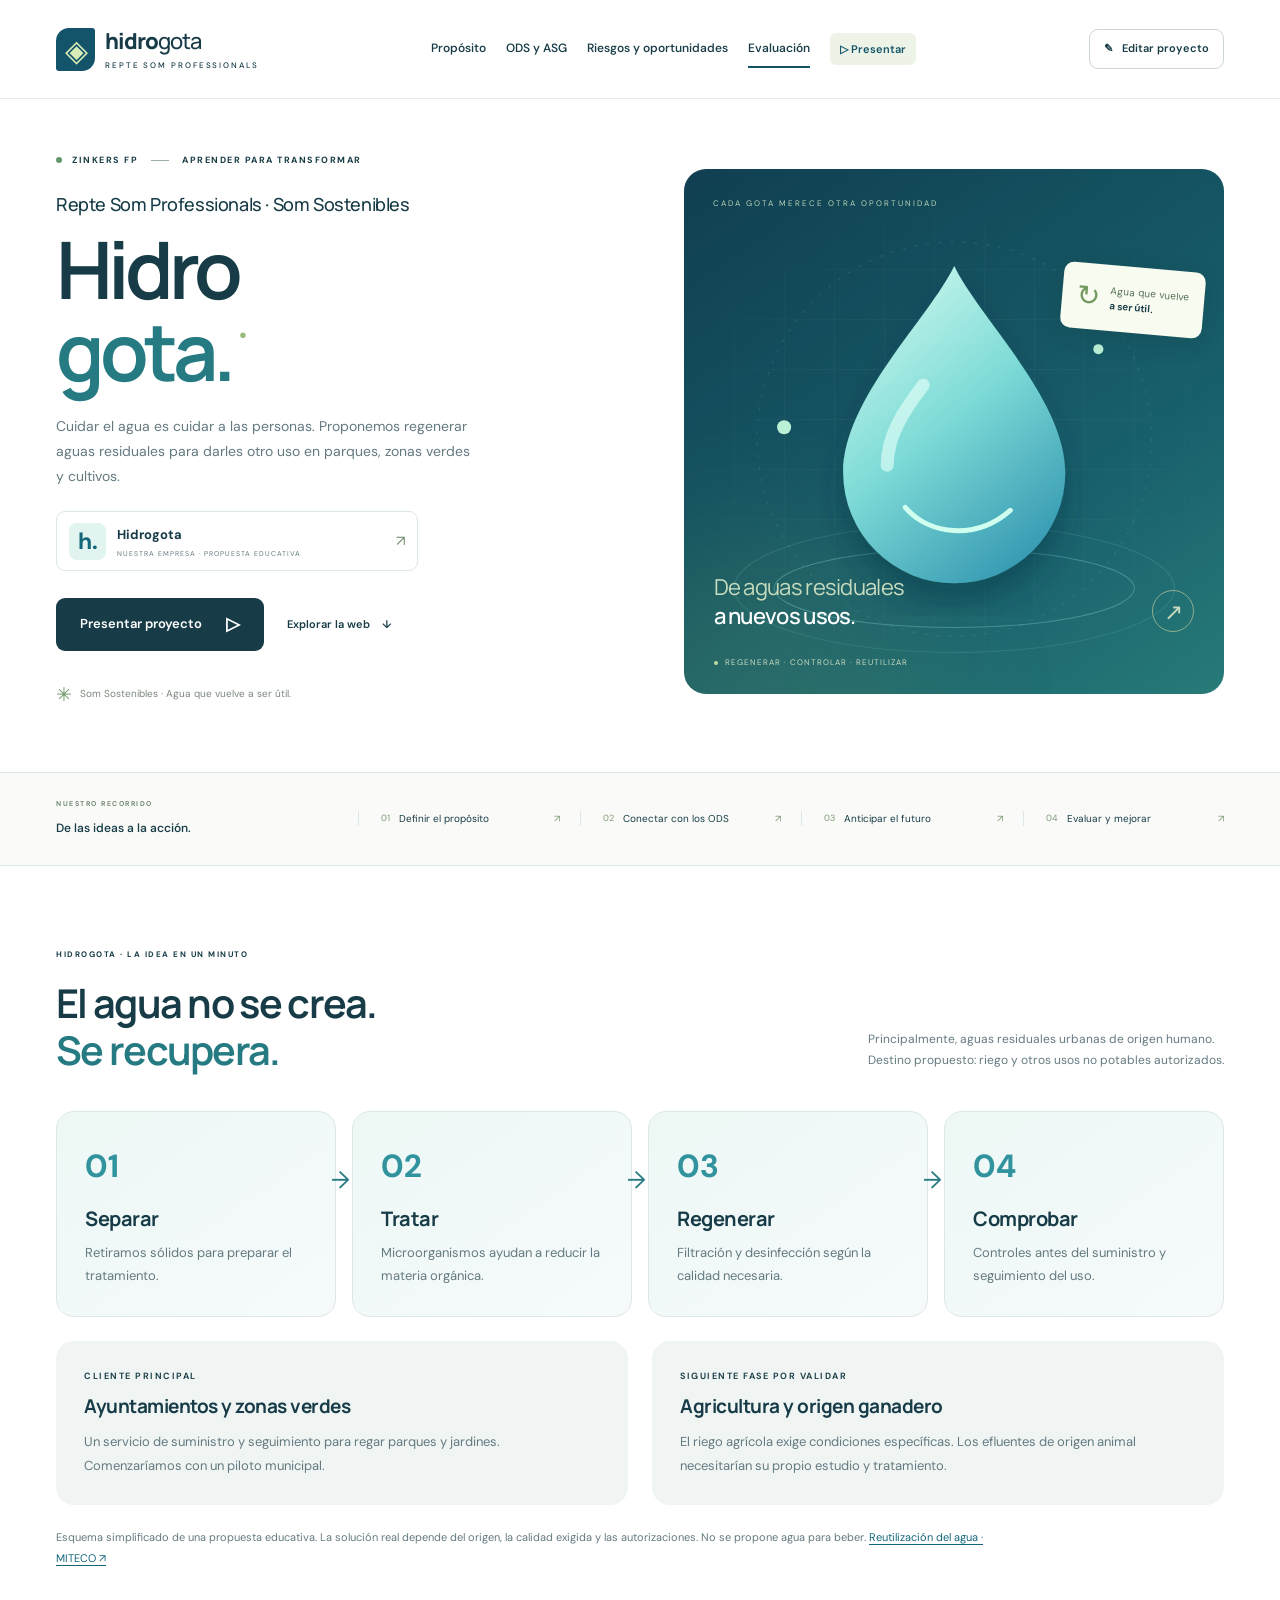
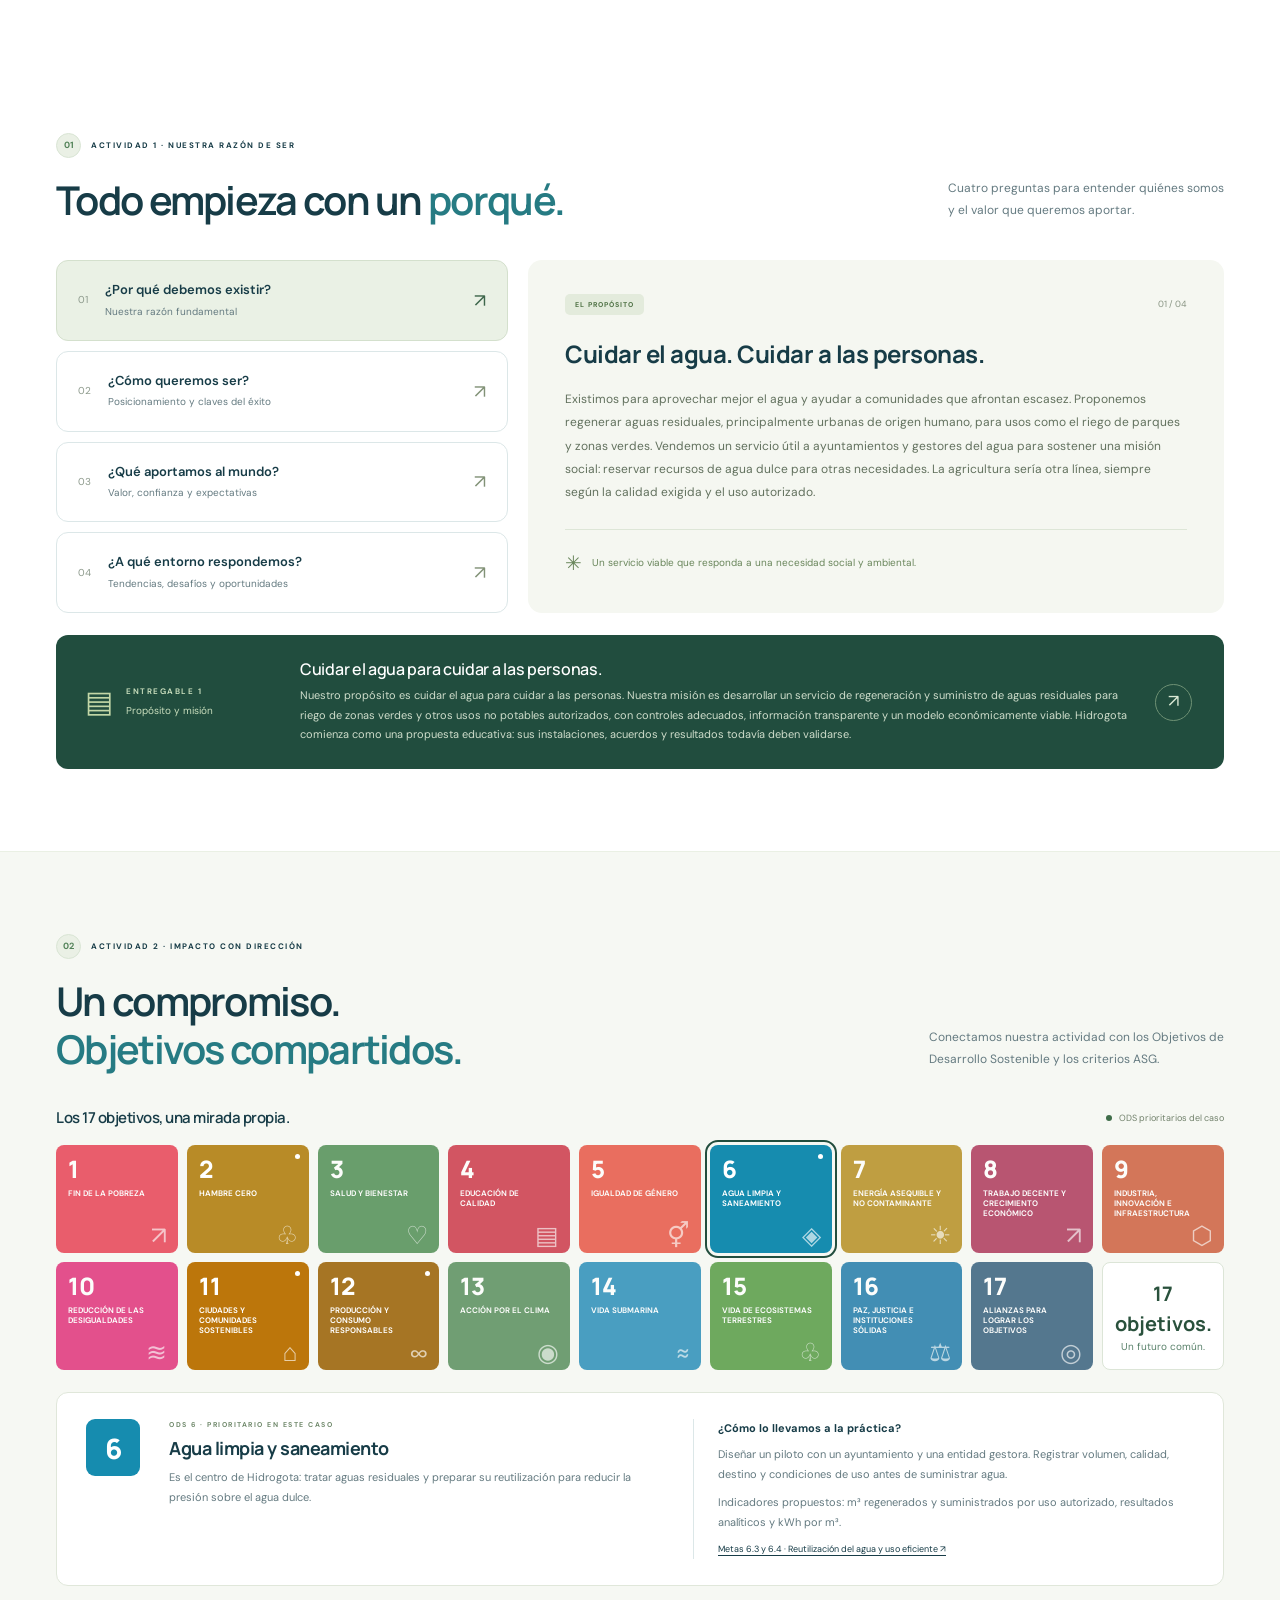
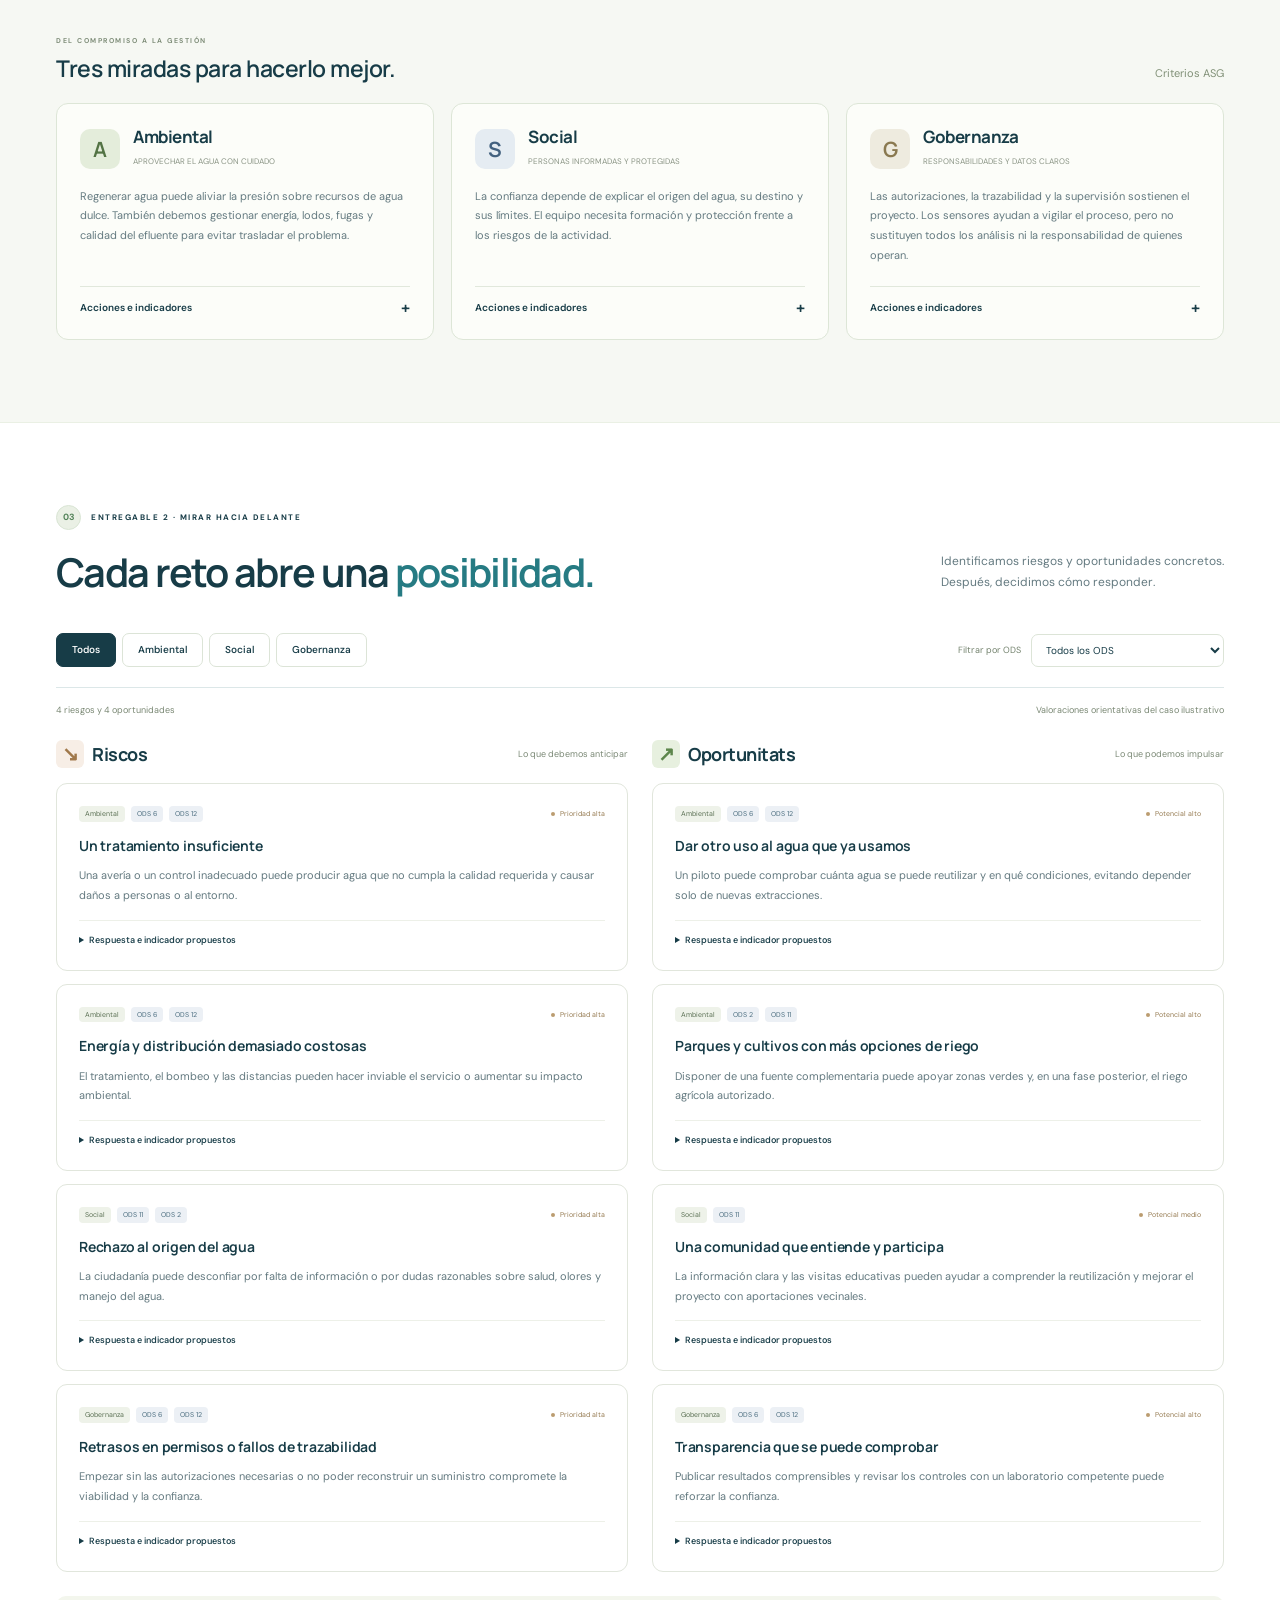
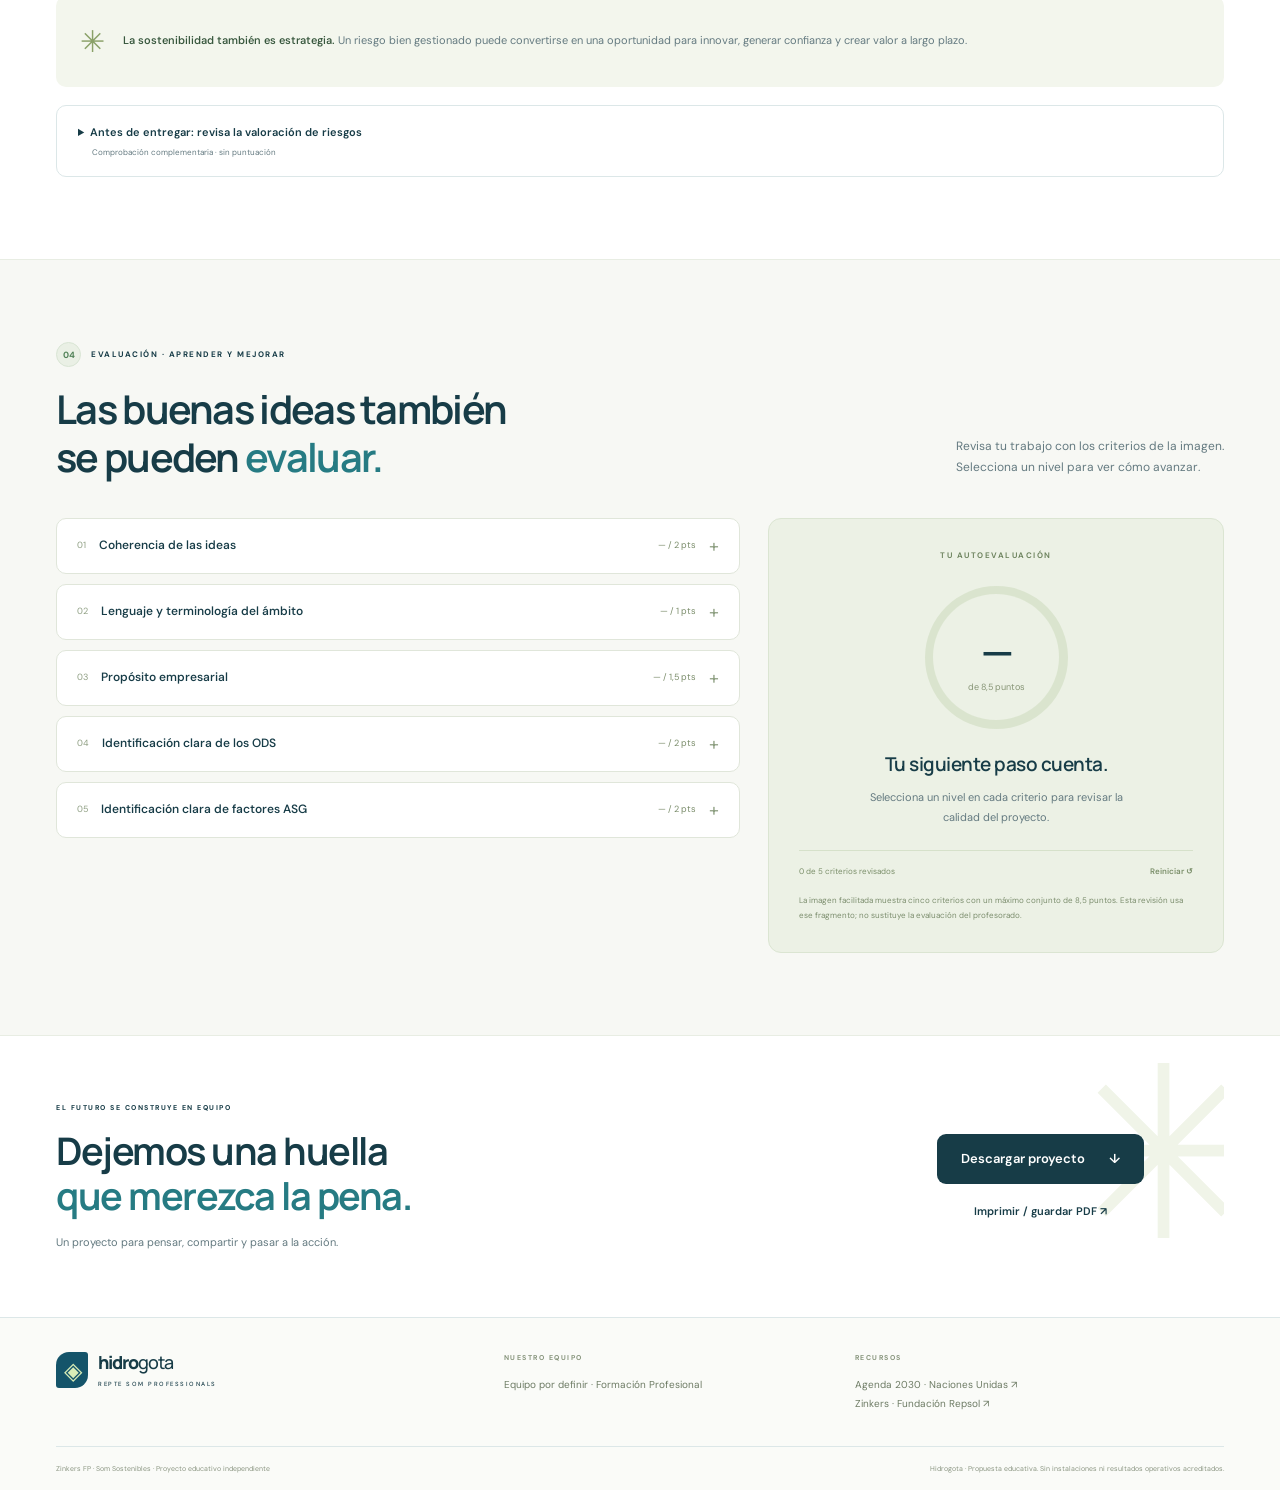
==== commit 25508eb0: "Adaptar web y presentación al proyecto Hidrogota" ====
--- a/index.html
+++ b/index.html
@@ -3,16 +3,16 @@
 <head>
   <meta charset="UTF-8"><meta name="viewport" content="width=device-width, initial-scale=1">
   <meta name="theme-color" content="#163e36">
-  <meta name="description" content="Explora el propósito empresarial, los ODS y los criterios ASG del Repte Som Professionals. Un caso práctico editable para construir un futuro sostenible.">
-  <title>Som Sostenibles · Repte Som Professionals</title>
-  <link rel="icon" href="data:image/svg+xml,%3Csvg xmlns='http://www.w3.org/2000/svg' viewBox='0 0 64 64'%3E%3Crect width='64' height='64' rx='18' fill='%23163e36'/%3E%3Cpath d='M17 42Q12 13 47 15Q49 46 21 44M21 44L41 24' fill='none' stroke='%23b5e0a4' stroke-width='5' stroke-linecap='round'/%3E%3C/svg%3E">
+  <meta name="description" content="Hidrogota: una propuesta para regenerar aguas residuales y darles otro uso. Propósito, ODS, ASG y presentación del Repte Som Professionals.">
+  <title>Hidrogota · Repte Som Professionals</title>
+  <link rel="icon" href="data:image/svg+xml,%3Csvg xmlns='http://www.w3.org/2000/svg' viewBox='0 0 64 64'%3E%3Crect width='64' height='64' rx='18' fill='%230d3e4c'/%3E%3Cpath d='M32 10C28 19 16 29 16 39a16 16 0 0 0 32 0C48 29 36 19 32 10Z' fill='%238de0dc'/%3E%3C/svg%3E">
   <link rel="stylesheet" href="styles.css"><link rel="stylesheet" href="presentation.css"><script src="app.js" defer></script><script src="presentation.js" defer></script>
 </head>
 <body>
   <a class="skip" href="#contenido">Saltar al contenido</a>
   <header class="header">
     <div class="nav-wrap container">
-      <a class="brand" href="#inicio" aria-label="Som Sostenibles, inicio"><span class="brand-icon" aria-hidden="true">↗</span><span>som<span class="brand-light">sostenibles</span><small>REPTE SOM PROFESSIONALS</small></span></a>
+      <a class="brand" href="#inicio" aria-label="Hidrogota, inicio"><span class="brand-icon" aria-hidden="true">◈</span><span>hidro<span class="brand-light">gota</span><small>REPTE SOM PROFESSIONALS</small></span></a>
       <button class="menu-toggle icon-button" aria-label="Abrir menú" aria-expanded="false" aria-controls="navigation">☰</button>
       <nav id="navigation" aria-label="Navegación principal"><a href="#proposito">Propósito</a><a href="#ods">ODS y ASG</a><a href="#matriz">Riesgos y oportunidades</a><a href="#evaluacion">Evaluación</a><button class="nav-present presentation-trigger">▷ Presentar</button></nav>
       <button class="button button-small button-outline editor-open" aria-label="Editar proyecto"><span aria-hidden="true">✎</span><span class="edit-label">Editar proyecto</span></button>
@@ -23,33 +23,38 @@
     <section class="hero container" id="inicio" aria-labelledby="hero-title">
       <div class="hero-copy">
         <div class="eyebrow"><span class="live-dot"></span> ZINKERS FP <span class="eyebrow-line"></span> APRENDER PARA TRANSFORMAR</div>
-        <h1 id="hero-title"><span class="hero-prefix">Repte Som Professionals:</span>Som<br><em>Sostenibles.</em><span class="title-dot">●</span></h1>
-        <p class="hero-description">El futuro también se construye desde nuestra profesión. Exploramos cómo una empresa puede crear valor y dejar una huella positiva.</p>
-        <div class="company-badge"><span class="company-logo" aria-hidden="true">r.</span><span><strong data-company>ReVerda</strong><small>CASO ILUSTRATIVO · EMPRESA POR DEFINIR</small></span><span class="badge-arrow" aria-hidden="true">↗</span></div>
+        <h1 id="hero-title"><span class="hero-prefix">Repte Som Professionals · Som Sostenibles</span>Hidro<br><em>gota.</em><span class="title-dot">●</span></h1>
+        <p class="hero-description">Cuidar el agua es cuidar a las personas. Proponemos regenerar aguas residuales para darles otro uso en parques, zonas verdes y cultivos.</p>
+        <div class="company-badge"><span class="company-logo" aria-hidden="true">h.</span><span><strong data-company>Hidrogota</strong><small>NUESTRA EMPRESA · PROPUESTA EDUCATIVA</small></span><span class="badge-arrow" aria-hidden="true">↗</span></div>
         <div class="hero-actions"><button class="button button-primary presentation-trigger">Presentar proyecto <span aria-hidden="true">▷</span></button><a class="text-link" href="#proposito">Explorar la web <span aria-hidden="true">↓</span></a></div>
-        <div class="hero-footnote"><span class="tiny-leaf" aria-hidden="true">✳</span> Un propósito claro. Decisiones con impacto.</div>
+        <div class="hero-footnote"><span class="tiny-leaf" aria-hidden="true">✳</span> Som Sostenibles · Agua que vuelve a ser útil.</div>
       </div>
-      <div class="hero-art" aria-label="Ilustración de economía circular: recuperar, transformar y volver a crear">
-        <div class="art-grid"></div><span class="art-kicker">DISEÑAMOS UN MAÑANA MEJOR</span>
-        <svg class="circular-art" viewBox="0 0 540 520" role="img" aria-labelledby="art-title"><title id="art-title">Un ciclo que convierte materiales recuperados en nuevas oportunidades</title>
-          <defs><linearGradient id="ring" x1="0" y1="0" x2="1" y2="1"><stop stop-color="#d9f1b0"/><stop offset=".45" stop-color="#7cba93"/><stop offset="1" stop-color="#317361"/></linearGradient><linearGradient id="leaf" x1="0" y1="0" x2="1" y2="1"><stop stop-color="#c9e8a9"/><stop offset="1" stop-color="#4c956f"/></linearGradient><filter id="shadow"><feDropShadow dx="0" dy="22" stdDeviation="14" flood-color="#061f18" flood-opacity=".35"/></filter></defs>
-          <ellipse cx="270" cy="420" rx="155" ry="24" fill="#0c2d26" opacity=".5"/>
-          <g class="orbit-lines" fill="none" stroke="#89b39c"><circle cx="270" cy="254" r="194" opacity=".23" stroke-dasharray="3 9"/><ellipse cx="270" cy="254" rx="239" ry="91" transform="rotate(-35 270 254)" opacity=".22"/></g>
-          <g filter="url(#shadow)"><path d="M377 151A143 143 0 1 0 399 322" fill="none" stroke="#193f34" stroke-width="64" stroke-linecap="round" transform="translate(0 14)"/><path d="M377 151A143 143 0 1 0 399 322" fill="none" stroke="url(#ring)" stroke-width="59" stroke-linecap="round"/><path d="M365 115L420 189L332 187Z" fill="#aace9e" stroke="#aace9e" stroke-width="8" stroke-linejoin="round"/></g>
-          <path d="M264 323Q228 274 259 210" fill="none" stroke="#a8d2a0" stroke-width="5" stroke-linecap="round"/>
-          <path d="M255 279Q195 277 202 228Q248 220 255 279Z" fill="url(#leaf)"/><path d="M253 251Q249 197 301 187Q319 236 253 251Z" fill="url(#leaf)"/><path d="M252 278L215 240M258 240L291 200" fill="none" stroke="#e0efc7" opacity=".55" stroke-width="2"/>
-          <circle cx="82" cy="288" r="7" fill="#daedb9"/><circle cx="429" cy="134" r="5" fill="#d4edb2"/><path d="M420 384v20m-10-10h20" stroke="#b4d5a2" stroke-width="2"/>
+      <div class="hero-art water-art" aria-label="Ilustración del agua regenerada para zonas verdes">
+        <div class="art-grid"></div><span class="art-kicker">CADA GOTA MERECE OTRA OPORTUNIDAD</span>
+        <svg class="circular-art" viewBox="0 0 540 520" role="img" aria-labelledby="art-title"><title id="art-title">Una gota de agua sobre ondas, símbolo de su reutilización</title>
+          <defs><linearGradient id="water" x1="140" y1="110" x2="380" y2="400" gradientUnits="userSpaceOnUse"><stop stop-color="#d5fbf0"/><stop offset=".45" stop-color="#7edbd7"/><stop offset="1" stop-color="#2388a8"/></linearGradient><filter id="water-shadow"><feDropShadow dx="0" dy="20" stdDeviation="15" flood-color="#062f40" flood-opacity=".4"/></filter></defs>
+          <g fill="none" stroke="#8cd8d5"><ellipse cx="270" cy="399" rx="180" ry="39" opacity=".35"/><ellipse cx="270" cy="399" rx="220" ry="64" opacity=".16"/><circle cx="270" cy="250" r="197" opacity=".15" stroke-dasharray="3 9"/></g>
+          <path d="M270 77C245 129 159 210 159 283a111 111 0 0 0 222 0C381 210 295 129 270 77Z" fill="url(#water)" filter="url(#water-shadow)"/>
+          <path d="M203 276c0-30 17-55 36-80" fill="none" stroke="#e1fff7" stroke-width="13" stroke-linecap="round" opacity=".65"/>
+          <path d="M221 318c24 28 71 33 105 3" fill="none" stroke="#d0fff0" stroke-width="5" stroke-linecap="round"/>
+          <circle cx="100" cy="238" r="7" fill="#baf0d5"/><circle cx="414" cy="160" r="5" fill="#baf0d5"/>
         </svg>
-        <div class="art-chip chip-top"><span class="chip-icon" aria-hidden="true">↻</span><span>Otra vida para<br><strong>cada material.</strong></span></div>
-        <div class="art-bottom"><span>El cambio empieza<br><strong>con un propósito.</strong></span><span class="art-round" aria-hidden="true">↗</span></div>
-        <div class="art-tag"><span class="live-dot"></span> ECONOMÍA CIRCULAR</div>
+        <div class="art-chip chip-top"><span class="chip-icon" aria-hidden="true">↻</span><span>Agua que vuelve<br><strong>a ser útil.</strong></span></div>
+        <div class="art-bottom"><span>De aguas residuales<br><strong>a nuevos usos.</strong></span><span class="art-round" aria-hidden="true">↗</span></div>
+        <div class="art-tag"><span class="live-dot"></span> REGENERAR · CONTROLAR · REUTILIZAR</div>
       </div>
     </section>
     <div class="journey-strip" id="recorrido"><div class="container journey-inner"><div class="journey-intro"><span class="mini-label">NUESTRO RECORRIDO</span><strong>De las ideas a la acción.</strong></div><a href="#proposito"><span>01</span> Definir el propósito <i>↗</i></a><a href="#ods"><span>02</span> Conectar con los ODS <i>↗</i></a><a href="#matriz"><span>03</span> Anticipar el futuro <i>↗</i></a><a href="#evaluacion"><span>04</span> Evaluar y mejorar <i>↗</i></a></div></div>
+    <section class="water-process container section reveal" id="proceso" aria-labelledby="process-title">
+      <div class="section-top"><div><div class="eyebrow">HIDROGOTA · LA IDEA EN UN MINUTO</div><h2 id="process-title">El agua no se crea.<br><em>Se recupera.</em></h2></div><p>Principalmente, aguas residuales urbanas de origen humano.<br>Destino propuesto: riego y otros usos no potables autorizados.</p></div>
+      <ol class="water-steps"><li><span>01</span><h3>Separar</h3><p>Retiramos sólidos para preparar el tratamiento.</p></li><li><span>02</span><h3>Tratar</h3><p>Microorganismos ayudan a reducir la materia orgánica.</p></li><li><span>03</span><h3>Regenerar</h3><p>Filtración y desinfección según la calidad necesaria.</p></li><li><span>04</span><h3>Comprobar</h3><p>Controles antes del suministro y seguimiento del uso.</p></li></ol>
+      <div class="water-use-grid"><article><span class="mini-label">CLIENTE PRINCIPAL</span><h3>Ayuntamientos y zonas verdes</h3><p>Un servicio de suministro y seguimiento para regar parques y jardines. Comenzaríamos con un piloto municipal.</p></article><article><span class="mini-label">SIGUIENTE FASE POR VALIDAR</span><h3>Agricultura y origen ganadero</h3><p>El riego agrícola exige condiciones específicas. Los efluentes de origen animal necesitarían su propio estudio y tratamiento.</p></article></div>
+      <p class="water-process-note">Esquema simplificado de una propuesta educativa. La solución real depende del origen, la calidad exigida y las autorizaciones. No se propone agua para beber. <a href="https://www.miteco.gob.es/es/agua/temas/concesiones-y-autorizaciones/reutilizacion-aguas-depuradas.html" target="_blank" rel="noopener noreferrer">Reutilización del agua · MITECO ↗</a></p>
+    </section>
     <section class="section container reveal" id="proposito" aria-labelledby="purpose-title">
       <div class="section-top"><div><div class="eyebrow"><span class="section-number">01</span> ACTIVIDAD 1 · NUESTRA RAZÓN DE SER</div><h2 id="purpose-title">Todo empieza con un <em>porqué.</em></h2></div><p>Cuatro preguntas para entender quiénes somos<br class="desktop-only"> y el valor que queremos aportar.</p></div>
       <div class="purpose-layout"><div class="question-list" role="tablist" aria-label="Preguntas sobre el propósito" aria-orientation="vertical" id="purpose-tabs"></div><article class="answer-panel" id="purpose-panel" role="tabpanel" tabindex="0" aria-labelledby="question-0"><div class="answer-top"><span class="pill">EL PROPÓSITO</span><span id="answer-counter">01 / 04</span></div><h3 id="answer-heading"></h3><p id="answer-content"></p><div class="answer-note"><span aria-hidden="true">✳</span><span id="answer-note"></span></div></article></div>
-      <div class="deliverable"><div class="deliverable-label"><span class="document-icon" aria-hidden="true">▤</span><span class="mini-label">ENTREGABLE 1<small>Propósito y misión</small></span></div><div><h3>Recuperar materiales. Crear oportunidades.</h3><p id="mission-summary"></p></div><button class="round-button editor-open" aria-label="Editar propósito y misión">↗</button></div>
+      <div class="deliverable"><div class="deliverable-label"><span class="document-icon" aria-hidden="true">▤</span><span class="mini-label">ENTREGABLE 1<small>Propósito y misión</small></span></div><div><h3>Cuidar el agua para cuidar a las personas.</h3><p id="mission-summary"></p></div><button class="round-button editor-open" aria-label="Editar propósito y misión">↗</button></div>
     </section>
     <section class="ods-section" id="ods" aria-labelledby="ods-title"><div class="container section reveal">
       <div class="section-top"><div><div class="eyebrow"><span class="section-number">02</span> ACTIVIDAD 2 · IMPACTO CON DIRECCIÓN</div><h2 id="ods-title">Un compromiso.<br><em>Objetivos compartidos.</em></h2></div><p>Conectamos nuestra actividad con los Objetivos de<br class="desktop-only"> Desarrollo Sostenible y los criterios ASG.</p></div>
@@ -61,7 +66,7 @@
     </div></section>
     <section class="section container reveal" id="matriz" aria-labelledby="matrix-title">
       <div class="section-top"><div><div class="eyebrow"><span class="section-number">03</span> ENTREGABLE 2 · MIRAR HACIA DELANTE</div><h2 id="matrix-title">Cada reto abre una <em>posibilidad.</em></h2></div><p>Identificamos riesgos y oportunidades concretos.<br class="desktop-only"> Después, decidimos cómo responder.</p></div>
-      <div class="filter-bar"><div class="filter-pills" role="group" aria-label="Filtrar por categoría ASG"><button class="filter active" data-asg="all" aria-pressed="true">Todos</button><button class="filter" data-asg="A" aria-pressed="false">Ambiental</button><button class="filter" data-asg="S" aria-pressed="false">Social</button><button class="filter" data-asg="G" aria-pressed="false">Gobernanza</button></div><label class="select-label">Filtrar por ODS <select id="ods-filter"><option value="all">Todos los ODS</option><option value="8">ODS 8 · Trabajo decente</option><option value="12">ODS 12 · Producción responsable</option><option value="13">ODS 13 · Acción por el clima</option><option value="16">ODS 16 · Instituciones sólidas</option></select></label></div>
+      <div class="filter-bar"><div class="filter-pills" role="group" aria-label="Filtrar por categoría ASG"><button class="filter active" data-asg="all" aria-pressed="true">Todos</button><button class="filter" data-asg="A" aria-pressed="false">Ambiental</button><button class="filter" data-asg="S" aria-pressed="false">Social</button><button class="filter" data-asg="G" aria-pressed="false">Gobernanza</button></div><label class="select-label">Filtrar por ODS <select id="ods-filter"><option value="all">Todos los ODS</option><option value="2">ODS 2 · Agricultura sostenible</option><option value="6">ODS 6 · Agua y saneamiento</option><option value="11">ODS 11 · Ciudades sostenibles</option><option value="12">ODS 12 · Recursos responsables</option></select></label></div>
       <div class="matrix-meta"><span id="matrix-count" role="status"></span><span>Valoraciones orientativas del caso ilustrativo</span></div>
       <div class="matrix-columns"><div><h3 class="column-title risk-title"><span aria-hidden="true">↘</span> Riscos <small>Lo que debemos anticipar</small></h3><div id="risk-list" class="matrix-list"></div></div><div><h3 class="column-title opportunity-title"><span aria-hidden="true">↗</span> Oportunitats <small>Lo que podemos impulsar</small></h3><div id="opportunity-list" class="matrix-list"></div></div></div>
       <div class="insight"><span aria-hidden="true">✳</span><p><strong>La sostenibilidad también es estrategia.</strong> Un riesgo bien gestionado puede convertirse en una oportunidad para innovar, generar confianza y crear valor a largo plazo.</p></div>
@@ -73,8 +78,8 @@
     </div></section>
     <section class="closing container reveal"><div><div class="eyebrow">EL FUTURO SE CONSTRUYE EN EQUIPO</div><h2>Dejemos una huella<br><em>que merezca la pena.</em></h2><p>Un proyecto para pensar, compartir y pasar a la acción.</p></div><div class="closing-actions"><button class="button button-primary" id="export-project">Descargar proyecto <span aria-hidden="true">↓</span></button><button class="text-link" id="print-project">Imprimir / guardar PDF ↗</button></div><span class="closing-asterisk" aria-hidden="true">✳</span></section>
   </main>
-  <footer class="footer"><div class="container footer-top"><a class="brand" href="#inicio"><span class="brand-icon" aria-hidden="true">↗</span><span>som<span class="brand-light">sostenibles</span><small>REPTE SOM PROFESSIONALS</small></span></a><div><span class="mini-label">NUESTRO EQUIPO</span><p id="team-label">Equipo por definir · Formación Profesional</p></div><div><span class="mini-label">RECURSOS</span><a href="https://sdgs.un.org/es/goals" target="_blank" rel="noopener noreferrer">Agenda 2030 · Naciones Unidas ↗</a><a href="https://zinkers.fundacionrepsol.com" target="_blank" rel="noopener noreferrer">Zinkers · Fundación Repsol ↗</a></div></div><div class="container footer-bottom"><span>Zinkers FP · Som Sostenibles · Proyecto educativo independiente</span><span>Ejemplo editable. Compromisos y metas propuestos, sin resultados verificados.</span></div></footer>
-  <dialog id="editor" aria-labelledby="editor-title"><form id="editor-form"><div class="dialog-heading"><div><span class="mini-label">DALE TU PROPIA VOZ</span><h2 id="editor-title">Editar proyecto</h2></div><button type="button" class="icon-button" id="close-editor" aria-label="Cerrar editor">×</button></div><p class="editor-intro">Adapta el ejemplo a tu empresa. Los cambios se guardan solo en este navegador. Revisa también ODS, ASG y riesgos si cambias de sector.</p><div class="form-row"><label>Nombre de la empresa<input name="company" required maxlength="50"></label><label>Equipo<input name="team" required maxlength="80"></label></div><label>Curso<input name="course" required maxlength="80"></label><div id="answer-fields"></div><label>Síntesis del propósito y la misión<textarea name="mission" required maxlength="1800" rows="4"></textarea></label><div class="dialog-actions"><button type="button" class="button button-outline" id="cancel-editor">Cancelar</button><button class="button button-primary" type="submit">Guardar cambios <span aria-hidden="true">✓</span></button></div></form></dialog>
+  <footer class="footer"><div class="container footer-top"><a class="brand" href="#inicio"><span class="brand-icon" aria-hidden="true">◈</span><span>hidro<span class="brand-light">gota</span><small>REPTE SOM PROFESSIONALS</small></span></a><div><span class="mini-label">NUESTRO EQUIPO</span><p id="team-label">Equipo por definir · Formación Profesional</p></div><div><span class="mini-label">RECURSOS</span><a href="https://sdgs.un.org/es/goals" target="_blank" rel="noopener noreferrer">Agenda 2030 · Naciones Unidas ↗</a><a href="https://zinkers.fundacionrepsol.com" target="_blank" rel="noopener noreferrer">Zinkers · Fundación Repsol ↗</a></div></div><div class="container footer-bottom"><span>Zinkers FP · Som Sostenibles · Proyecto educativo independiente</span><span>Hidrogota · Propuesta educativa. Sin instalaciones ni resultados operativos acreditados.</span></div></footer>
+  <dialog id="editor" aria-labelledby="editor-title"><form id="editor-form"><div class="dialog-heading"><div><span class="mini-label">DALE TU PROPIA VOZ</span><h2 id="editor-title">Editar proyecto</h2></div><button type="button" class="icon-button" id="close-editor" aria-label="Cerrar editor">×</button></div><p class="editor-intro">Personaliza las respuestas de Hidrogota y los datos del equipo. Los cambios se guardan solo en este navegador. El análisis de ODS, ASG y riesgos está preparado para la actividad de Hidrogota.</p><div class="form-row"><label>Nombre de la empresa<input name="company" required maxlength="50"></label><label>Equipo<input name="team" required maxlength="80"></label></div><label>Curso<input name="course" required maxlength="80"></label><div id="answer-fields"></div><label>Síntesis del propósito y la misión<textarea name="mission" required maxlength="1800" rows="4"></textarea></label><div class="dialog-actions"><button type="button" class="button button-outline" id="cancel-editor">Cancelar</button><button class="button button-primary" type="submit">Guardar cambios <span aria-hidden="true">✓</span></button></div></form></dialog>
   <div id="toast" class="toast" role="status" aria-live="polite"></div>
   <dialog id="presentation" aria-labelledby="presentation-name">
     <header class="deck-header"><a class="deck-brand" href="#inicio" id="deck-home" aria-label="Salir de la presentación y volver a la web"><span aria-hidden="true">↗</span><strong>som<span>sostenibles</span></strong></a><span id="presentation-name">Presentación del proyecto</span><div class="deck-tools"><button id="deck-notes-toggle" aria-label="Mostrar guion de apoyo" aria-expanded="false" aria-controls="deck-notes" title="Guion de apoyo (N)"><span aria-hidden="true">▤</span><span class="deck-tool-label">Guion</span></button><button id="deck-fullscreen" aria-label="Activar pantalla completa" title="Pantalla completa (F)"><span aria-hidden="true">⛶</span></button><button id="deck-close" aria-label="Cerrar presentación" title="Volver a la web (Esc)"><span aria-hidden="true">×</span></button></div></header>
--- a/styles.css
+++ b/styles.css
@@ -3,3 +3,8 @@
 @media(min-width:1500px){.hero{gap:85px}.hero-art{min-height:560px}.circular-art{top:7px}.hero h1{font-size:90px}}@media(max-width:1150px){.container{width:calc(100% - 64px)}.nav-wrap nav{gap:16px}.nav-wrap nav a{font-size:10px}.brand{font-size:19px}.hero{gap:30px}.hero h1{font-size:68px}.hero-art{min-height:490px}.art-bottom{font-size:20px}.hero-actions{gap:17px}.hero-actions .button{padding-inline:17px;font-size:11px}.hero-actions .text-link{font-size:10px}.journey-inner{gap:12px}.journey-inner>a{padding-left:13px;font-size:9px}.deliverable{grid-template-columns:150px 1fr 36px;gap:20px}.ods-button{min-height:102px;padding:8px}.ods-name{font-size:7px}.section-top>p{font-size:11px}.column-title small{font-size:8px}.closing-actions{margin-right:20px}}@media(max-width:900px){.nav-wrap{height:80px}.nav-wrap nav{gap:14px}.nav-wrap nav a{font-size:9px}.nav-wrap>.button{display:none}.hero{padding-block:40px;min-height:auto;gap:22px}.hero h1{font-size:58px;letter-spacing:-3px}.hero-prefix{font-size:14px}.hero .eyebrow{font-size:7px;gap:6px}.hero-description{font-size:12px}.hero-art{min-height:455px}.circular-art{top:63px}.chip-top{top:88px;right:14px}.art-kicker{font-size:6px;left:20px}.art-bottom{left:20px;right:20px;bottom:60px;font-size:17px}.art-tag{left:20px}.hero-actions{align-items:flex-start;flex-direction:column;gap:16px}.hero-footnote{font-size:9px;margin-top:18px}.journey-inner{grid-template-columns:repeat(4,1fr);padding-block:21px}.journey-intro{grid-column:1/-1;display:flex;align-items:center;gap:12px}.journey-intro .mini-label{margin:0}.journey-inner>a:first-of-type{border:0;padding-left:0}.section{padding-block:61px}.section-top{align-items:start}.section-top>p{max-width:240px;font-size:10px}.desktop-only{display:none}.purpose-layout{grid-template-columns:1fr 1.2fr;gap:15px}.question-button{padding:17px 14px;gap:11px}.question-button strong{font-size:11px}.question-button small{font-size:9px}.answer-panel{padding:25px}.answer-panel h3{font-size:21px}.answer-panel>p{font-size:11px}.deliverable{grid-template-columns:140px 1fr;gap:18px;padding:23px}.deliverable .round-button{display:none}.deliverable p{font-size:10px}.ods-grid{grid-template-columns:repeat(6,1fr)}.ods-button{min-height:108px}.ods-name{font-size:8px}.ods-detail{grid-template-columns:48px 1fr;gap:18px}.ods-detail-number{width:45px;height:48px}.ods-action{grid-column:2;padding-left:0;border:0}.asg-grid{gap:11px}.asg-card{padding:18px}.asg-card-header{gap:9px}.asg-letter{width:32px;height:34px;font-size:18px}.asg-card h3{font-size:14px}.asg-card>p{font-size:10px}.filter-bar{gap:15px}.filter{padding:8px 11px;font-size:9px}.select-label{font-size:8px;gap:7px}.select-label select{max-width:180px;font-size:9px}.matrix-card{padding:18px}.column-title small{display:none}.evaluation-layout{grid-template-columns:1.3fr 1fr;gap:17px}.rubric-row summary{padding:17px 14px;gap:10px}.rubric-label{font-size:10px}.rubric-max{font-size:8px}.rubric-body{padding-left:15px;padding-right:15px}.score-card{padding:24px 20px}.score-card h3{font-size:17px}.score-card>p{font-size:10px}.score-completion{gap:8px;flex-wrap:wrap}.closing h2{font-size:33px}.footer-top{grid-template-columns:1fr 1fr}.footer-top>.brand{grid-column:1/-1}.footer-bottom{font-size:7px;flex-direction:column;gap:4px}}@media(max-width:640px){.container{width:calc(100% - 40px)}html{scroll-padding-top:85px}.nav-wrap{height:74px}.brand{font-size:19px}.brand-icon{width:32px;height:36px;font-size:25px}.brand small{font-size:6px;letter-spacing:1.7px}.menu-toggle{display:block;margin-left:auto}.nav-wrap nav{display:none;position:absolute;top:74px;left:0;right:0;padding:16px 22px 22px;background:white;border-bottom:1px solid var(--line);box-shadow:0 15px 20px #183b330e}.nav-wrap nav.open{display:flex;flex-direction:column;align-items:stretch;gap:0}.nav-wrap nav a{font-size:13px;padding:10px}.hero{grid-template-columns:1fr;padding-block:32px;gap:32px}.hero .eyebrow{font-size:7px;letter-spacing:1.1px}.hero h1{font-size:65px;letter-spacing:-3.8px;margin-top:24px;margin-bottom:20px}.hero-prefix{font-size:16px;margin-bottom:12px}.hero-description{font-size:12px;max-width:350px}.hero-actions{flex-direction:row;align-items:center;gap:18px;flex-wrap:wrap;margin-top:22px}.hero-actions .button{font-size:10px;padding:13px 15px;gap:12px}.hero-actions .text-link{font-size:9px}.company-badge{max-width:350px}.hero-footnote{font-size:8px}.hero-art{min-height:380px;max-width:450px;width:100%;margin-inline:auto}.circular-art{width:390px;max-width:100%;left:50%;transform:translateX(-50%);top:-1px}.art-kicker{top:22px;font-size:6px}.chip-top{top:75px;right:18px;font-size:9px}.art-chip{padding:10px}.art-bottom{bottom:54px;font-size:20px;left:24px;right:24px}.art-tag{bottom:20px;left:24px;font-size:6px}.art-round{width:34px;height:34px;font-size:19px}.journey-inner{grid-template-columns:1fr 1fr;gap:18px 20px;padding-block:22px}.journey-intro{gap:20px}.journey-intro strong{font-size:10px}.journey-inner>a{font-size:9px;padding-left:0;border:0;gap:10px}.journey-inner>a i{margin-left:5px}.section{padding-block:48px}.section-top{flex-direction:column;gap:16px;margin-bottom:25px}.section-top .eyebrow{font-size:7px;letter-spacing:1.1px;margin-bottom:15px}.section-top>p{max-width:330px;font-size:11px}h2{font-size:31px;letter-spacing:-1.3px}.purpose-layout{grid-template-columns:1fr;gap:14px}.question-list{display:grid;grid-template-columns:1fr 1fr;gap:8px}.question-button{padding:15px 12px;gap:9px;min-height:80px}.question-button strong{font-size:10px}.question-button small{font-size:8px;line-height:1.4}.question-button .question-arrow{display:none}.question-button .question-index{font-size:8px}.answer-panel{padding:25px;min-height:310px}.answer-panel h3{font-size:22px}.answer-panel>p{font-size:11px}.answer-top{margin-bottom:20px}.answer-note{font-size:9px}.deliverable{display:flex;flex-direction:column;gap:18px;align-items:flex-start;padding:25px;margin-top:15px}.deliverable-label{gap:11px}.deliverable-label small{display:inline;margin-left:11px}.deliverable h3{font-size:17px}.deliverable p{font-size:11px}.ods-heading{align-items:flex-start;gap:12px;flex-direction:column}.ods-heading h3{font-size:14px}.legend{font-size:8px}.ods-grid{grid-template-columns:repeat(3,1fr);gap:9px}.ods-button{min-height:104px;padding:10px}.ods-name{font-size:8px;max-width:90px}.ods-number{font-size:26px}.ods-symbol{font-size:25px}.ods-end{min-height:104px}.ods-detail{padding:22px 18px;gap:14px;grid-template-columns:43px 1fr;margin-top:18px}.ods-detail h3{font-size:17px}.ods-detail p{font-size:10px}.ods-detail-number{width:40px;height:45px;font-size:25px}.ods-action{grid-column:1/-1;padding-top:16px;border-top:1px solid var(--line)}.asg-heading{margin-top:35px;align-items:center;gap:15px}.asg-heading h3{font-size:21px}.asg-heading .subtle{display:none}.asg-grid{grid-template-columns:1fr;gap:12px}.asg-card{padding:22px}.asg-card-header{gap:13px}.asg-card h3{font-size:18px}.asg-letter{width:38px;height:40px;font-size:22px}.asg-card>p{font-size:11px}.asg-card details{margin-top:15px}.filter-bar{flex-direction:column;align-items:stretch;gap:15px}.filter-pills{gap:6px;justify-content:space-between}.filter{flex:1;padding:9px 8px;font-size:9px}.select-label{font-size:10px;justify-content:space-between}.select-label select{max-width:220px;font-size:10px}.matrix-meta{font-size:8px;align-items:flex-start;gap:20px}.matrix-meta>span:last-child{text-align:right;max-width:145px}.matrix-columns{grid-template-columns:1fr;gap:25px}.column-title{font-size:20px}.column-title small{display:block;font-size:8px}.matrix-card{padding:22px}.matrix-card h4{font-size:15px}.matrix-card>p{font-size:11px}.matrix-tags .tag{font-size:8px}.severity{font-size:8px}.matrix-card summary{font-size:10px}.insight{padding:20px;gap:14px}.insight p{font-size:10px}.insight>span{font-size:24px}.evaluation-layout{grid-template-columns:1fr;gap:20px}.rubric-row summary{padding:19px 15px;gap:12px}.rubric-label{font-size:12px}.rubric-max{font-size:9px}.rubric-body{padding:0 18px 20px}.score-card{padding:27px}.score-card h3{font-size:20px}.score-card>p{font-size:11px}.score-completion{font-size:9px}.score-completion .text-link{font-size:9px}.score-card .rubric-note{font-size:9px}.closing{padding-block:45px;flex-direction:column;align-items:flex-start;gap:25px}.closing h2{font-size:33px}.closing-actions{align-items:flex-start;margin:0;gap:15px}.closing .button{font-size:11px}.closing .text-link{font-size:10px}.closing-asterisk{top:100px;right:-70px}.footer-top{gap:22px;padding-bottom:25px}.footer .brand{font-size:18px}.footer-top p,.footer-top>div>a{font-size:9px}.footer-bottom{font-size:7px;padding-block:15px;gap:9px}.footer .mini-label{font-size:7px;margin-bottom:7px}dialog{padding:23px 20px;max-height:90dvh}.dialog-heading h2{font-size:25px}.editor-intro{font-size:11px}.form-row{grid-template-columns:1fr;gap:0}.dialog-actions{position:sticky;bottom:-23px;background:white;padding-block:15px;margin-bottom:-23px}.dialog-actions .button{padding-inline:15px;font-size:10px}.toast{font-size:11px;bottom:15px}}@media(prefers-reduced-motion:reduce){html{scroll-behavior:auto}*,*:before,*:after{animation:none!important;transition:none!important}.js-reveal .reveal{opacity:1;transform:none}}@media print{.header,.hero-actions,.hero-footnote,.hero-art,.journey-strip,.filter-bar,.closing,.footer-bottom,.editor-open,.skip,.toast,dialog{display:none!important}.container{width:100%;max-width:none}.hero{display:block;min-height:0;padding:20px 0}.hero h1{font-size:42px}.hero h1 br{display:none}.hero-prefix{font-size:15px}.hero-description{max-width:none}.company-badge{margin-top:15px}.section{padding:25px 0}.section-top{margin-bottom:20px}.section-top h2{font-size:25px}.purpose-layout{display:block}.question-list{display:none}.answer-panel{display:block;background:#fff;min-height:0;padding:12px 0}.answer-panel h3{font-size:18px}.answer-panel.print-answer{border-bottom:1px solid #ddd}.answer-top{margin-bottom:8px}.answer-note{margin-top:12px;padding-top:8px}.deliverable{color:var(--ink);background:#eef3e8;padding:18px;break-inside:avoid}.deliverable p,.deliverable-label .mini-label{color:var(--ink)}.ods-section,.evaluation-section{background:white}.ods-grid{display:none}.ods-detail{margin-bottom:14px;break-inside:avoid;min-height:0;padding:14px}.asg-grid{display:block}.asg-card{margin-bottom:10px;break-inside:avoid}.asg-card summary,.matrix-card summary{display:none}.matrix-columns{gap:20px}.matrix-card{break-inside:avoid;margin-bottom:10px;padding:14px}.matrix-card details p{display:block}.evaluation-layout{display:block}.rubric-row{break-inside:avoid;margin-bottom:8px}.rubric-body{padding-bottom:12px}.rubric-options .rubric-option:not(:has(input:checked)){display:none}.score-card{margin-top:15px;break-inside:avoid}.score-circle{margin:10px;height:100px;width:100px}.score-circle>div{width:88px;height:88px}.score-circle strong{font-size:30px}.score-completion{display:none}.footer{margin-top:25px}.footer-top{padding:15px 0;grid-template-columns:1fr 1fr}.footer-top>.brand{grid-column:1/-1}.reveal,.js-reveal .reveal{opacity:1;transform:none}a{color:inherit}h2,h3{break-after:avoid}.print-only{display:block!important}}
 .risk-check{margin-top:18px;border:1px solid var(--line);border-radius:10px;padding:17px 21px}.risk-check summary{cursor:pointer;font-size:11px;font-weight:600}.risk-check summary span{font-size:8px;color:var(--muted);font-weight:400;display:block;margin:5px 0 0 14px}.risk-check>div{display:flex;flex-direction:column;gap:10px;padding-top:15px}.risk-check label{display:flex;align-items:flex-start;gap:9px;font-size:11px;color:var(--muted)}.risk-check input{accent-color:var(--green);margin-top:4px}@media(max-width:900px){.nav-wrap>.button{display:inline-flex;width:36px;min-height:36px;padding:0;flex-shrink:0;font-size:18px}.nav-wrap>.button .edit-label{display:none}}@media(max-width:640px){.nav-wrap{gap:12px}.risk-check{padding:17px}.risk-check summary{font-size:10px}.risk-check label{font-size:10px}}@media print{.nav-wrap>.button{display:none!important}.risk-check{break-inside:avoid}}
 @media(max-width:640px){.title-dot{display:none}}.asg-card details[open] p,.matrix-card details[open] p,.rubric-row[open] .rubric-body,.risk-check[open]>div{animation:content-in .25s ease-out}@media(prefers-reduced-motion:reduce){.asg-card details[open] p,.matrix-card details[open] p,.rubric-row[open] .rubric-body,.risk-check[open]>div{animation:none}}
+:root{--green:#115468;--ink:#173c47;--muted:#647a80;--line:#dce7e8}
+.hero-art{background:linear-gradient(145deg,#103f50,#185f6c 65%,#277b78)}
+.hero h1 em,h2 em{color:#267b83}.company-logo{background:#e1f4f0;color:#14677b}.company-badge small{letter-spacing:1px}.hero-art .art-tag{font-size:8px;letter-spacing:1px}.brand-icon{background:#14546a}.water-steps{display:grid;grid-template-columns:repeat(4,1fr);gap:16px;list-style:none;padding:0;margin:0}.water-steps li{position:relative;border:1px solid var(--line);border-radius:18px;padding:28px;background:linear-gradient(145deg,#edf8f5,#f6fafb)}.water-steps li:not(:last-child):after{content:'→';position:absolute;right:-15px;top:48px;z-index:1;color:#267b83;font-size:24px}.water-steps span{font-size:32px;font-weight:700;color:#31939d}.water-steps h3{font-size:20px;margin:14px 0 10px}.water-steps p,.water-use-grid p{font-size:13px;line-height:1.8;color:var(--muted)}.water-use-grid{display:grid;grid-template-columns:1fr 1fr;gap:24px;margin-top:24px}.water-use-grid article{padding:28px;border-radius:18px;background:#f0f5f4}.water-use-grid h3{font-size:19px;margin:12px 0}.water-process-note{font-size:11px;line-height:1.9;color:var(--muted);margin-top:22px;max-width:950px}.water-process-note a{color:#14677b;text-decoration:underline;text-underline-offset:3px}
+@media(max-width:640px){.water-steps{grid-template-columns:1fr 1fr;gap:12px}.water-steps li{padding:20px}.water-steps li:after{display:none}.water-steps h3{font-size:17px}.water-steps p,.water-use-grid p{font-size:12px}.water-use-grid{grid-template-columns:1fr;gap:12px}.water-process-note{font-size:10px}.hero-art .art-tag{font-size:7px}}
+@media print{.water-steps li,.water-use-grid article{break-inside:avoid}.water-steps li:after{display:none}}
--- a/presentation.css
+++ b/presentation.css
@@ -125,3 +125,19 @@
 @media(prefers-reduced-motion:reduce){#presentation .deck-slide,#presentation .deck-slide *,#presentation .deck-header,#presentation .deck-footer,#presentation .deck-stage,.deck-message{animation:none!important;transition:none!important}.deck-canvas .deck-slide.is-leaving{display:none!important}}
 @media print{#presentation[open]{display:none!important}}
 .deck-canvas .deck-slide-inner{transform:scale(var(--deck-content-scale,1));transform-origin:center}.deck-canvas .deck-idea-list li{overflow-wrap:anywhere}
+#presentation .deck-stage[data-theme=dark]{background:#124758}
+.deck-canvas .deck-theme-dark{background:radial-gradient(ellipse at 85% 35%,#1c6871 0%,#124758 55%,#103b4a 100%);color:#f1f8f7}
+.deck-canvas .deck-theme-dark em{color:#9be0cf}.deck-canvas .deck-theme-light em{color:#217b88}
+.deck-canvas .deck-cover-title em{color:#a5e8da}
+.deck-canvas .deck-process-flow{display:grid;grid-template-columns:repeat(4,1fr);gap:19px;margin:36px 0}
+.deck-process-flow article{position:relative;padding:27px 22px;border-radius:19px;background:#ffffff0d;border:1px solid #ffffff24}
+.deck-process-flow article:not(:last-child):after{content:'→';position:absolute;top:53px;right:-18px;font-size:24px;color:#a5e8da;z-index:2}
+.deck-process-flow article>span{font-size:39px;line-height:1.2;color:#a5e8da;font-weight:600}
+.deck-process-flow h3{font-size:25px;margin:18px 0 10px}.deck-process-flow p{font-size:19px;line-height:1.6}
+.deck-process-result{display:flex;gap:28px;align-items:center;justify-content:center;font-size:13px;letter-spacing:2px;color:#bce9dc;padding:19px;border-block:1px solid #ffffff24}
+.deck-process-result b{font-size:28px;font-weight:400}
+.deck-shared-action{margin-top:25px;padding:21px 26px;background:#ffffff09;border:1px solid #ffffff20;border-radius:15px}
+.deck-shared-action strong{font-size:10px;letter-spacing:2px;color:#a5e8da}.deck-shared-action p{font-size:19px;line-height:1.6;margin-top:9px}
+.deck-canvas .deck-metric-unit{font-size:42px}
+.deck-canvas .deck-theme-dark .deck-process-flow p,.deck-canvas .deck-theme-dark .deck-shared-action p{color:#d3e9e8}
+.deck-canvas .deck-theme-dark .deck-metric-note{color:#bbd7d9}
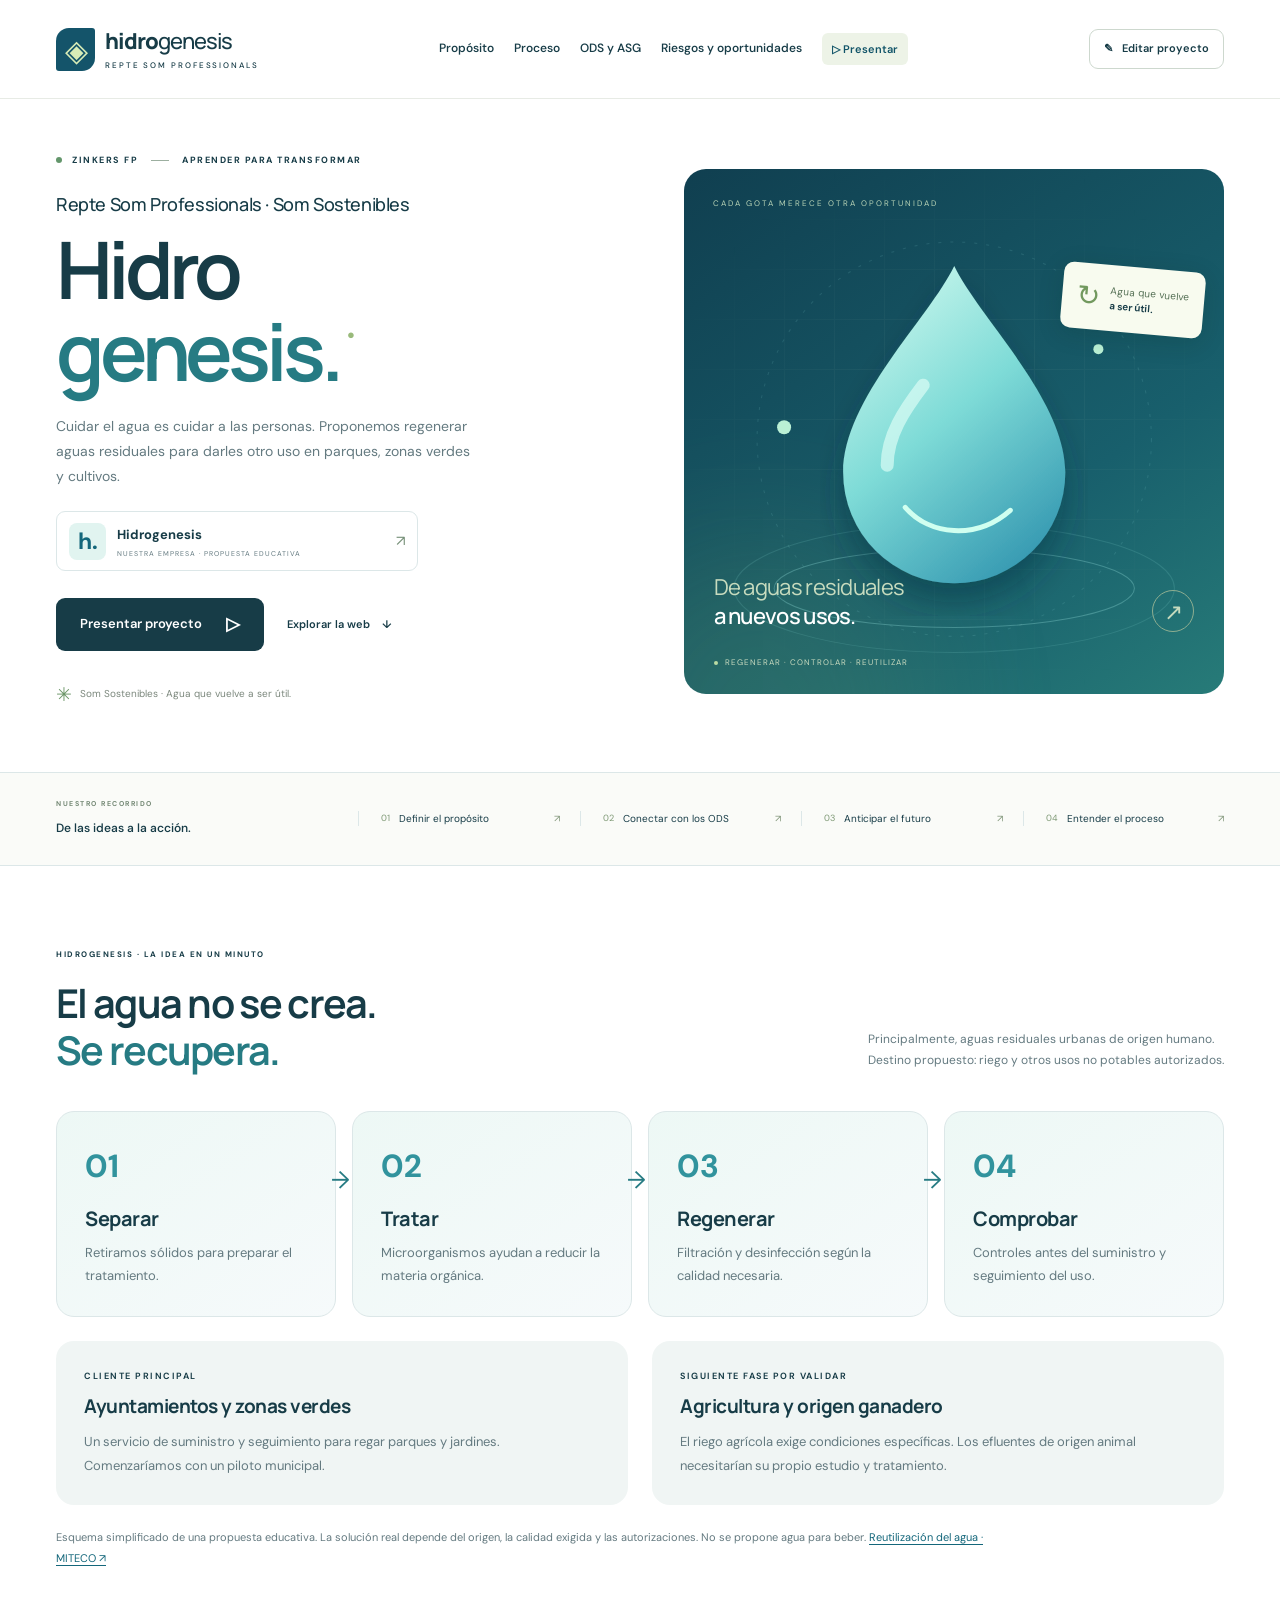
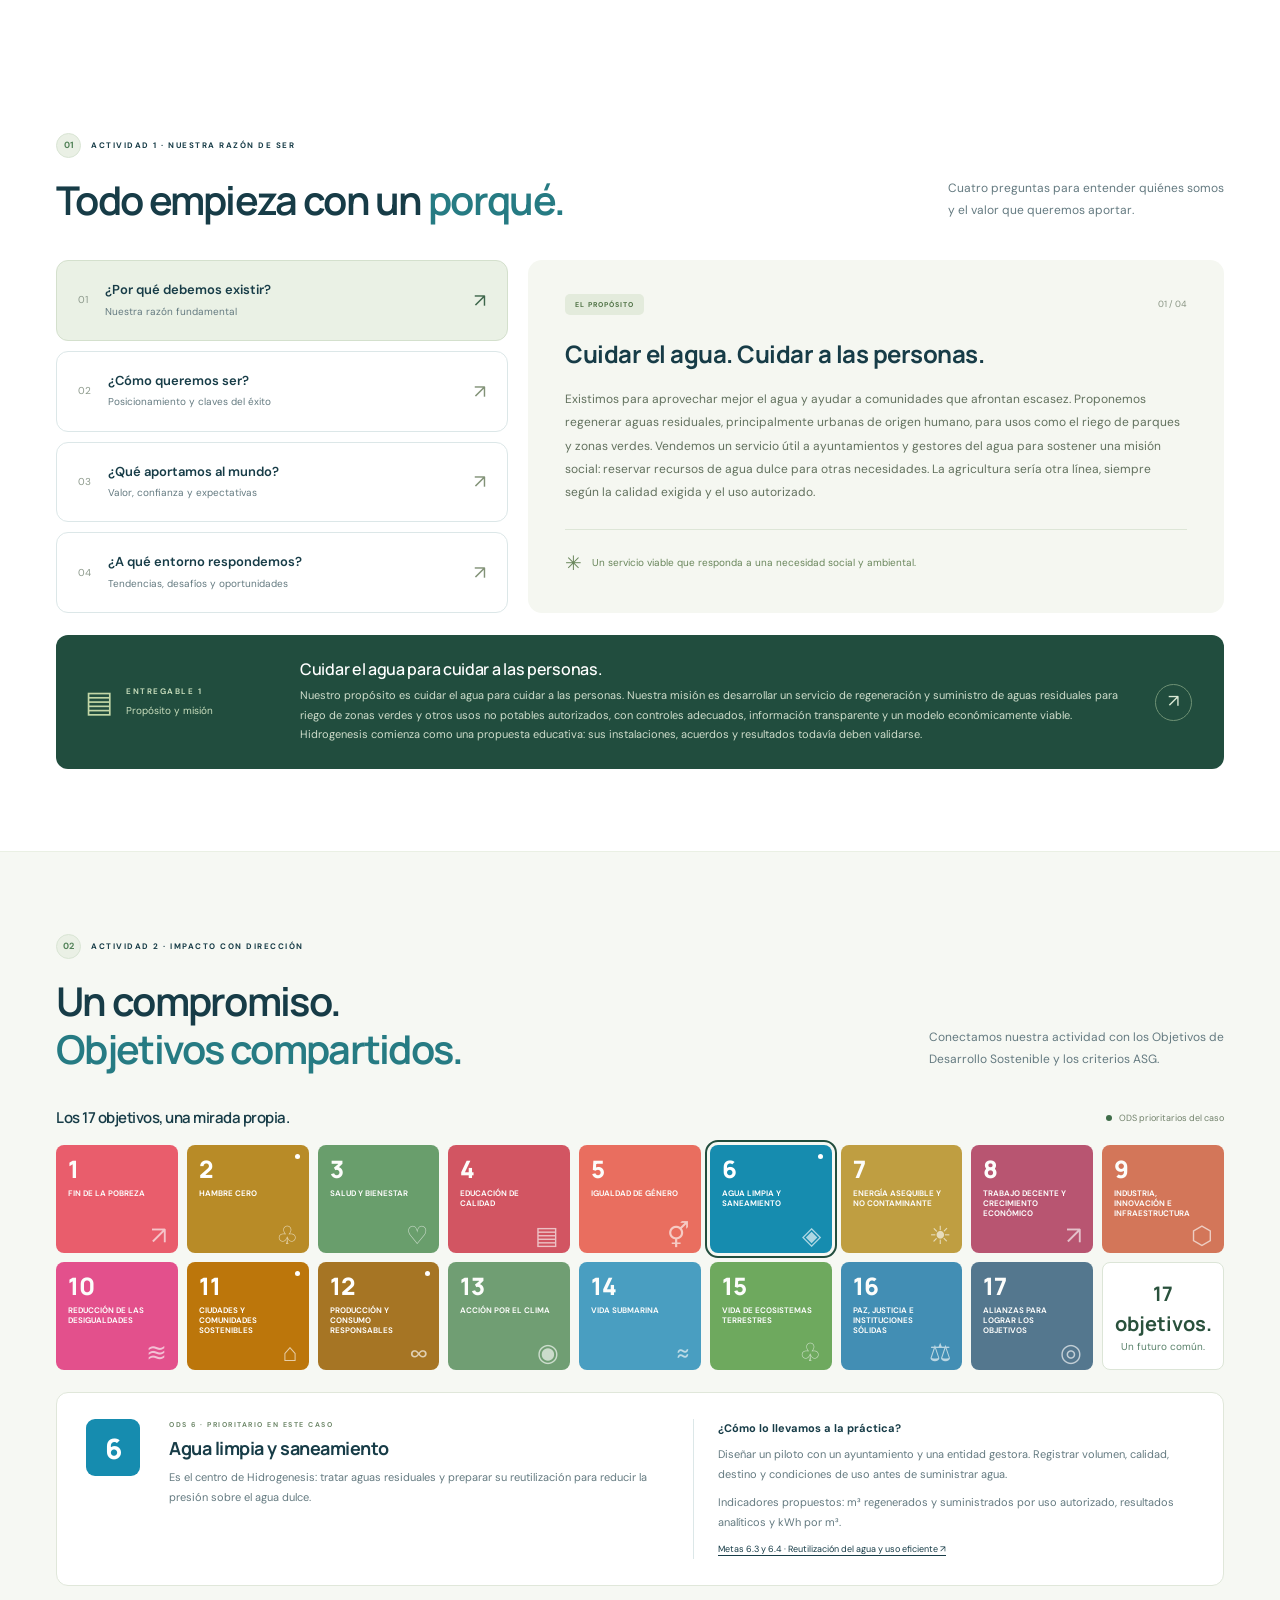
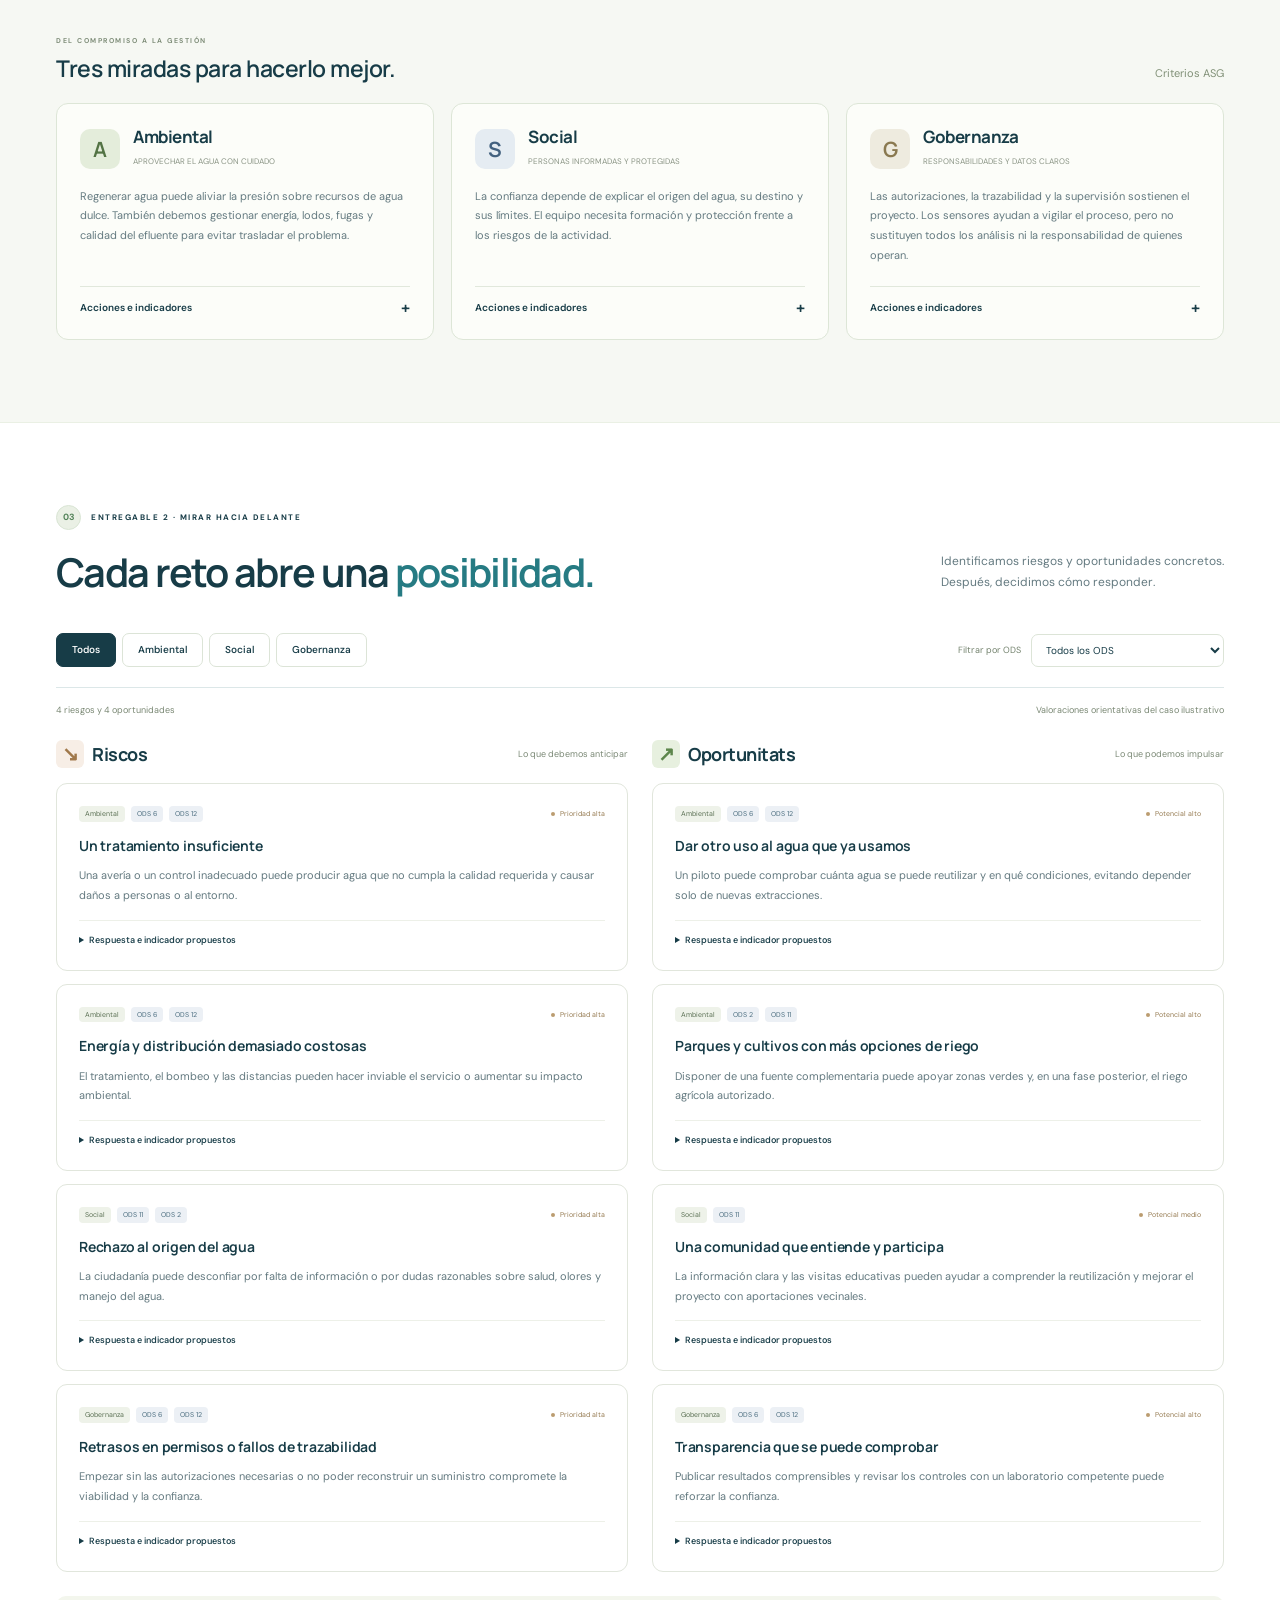
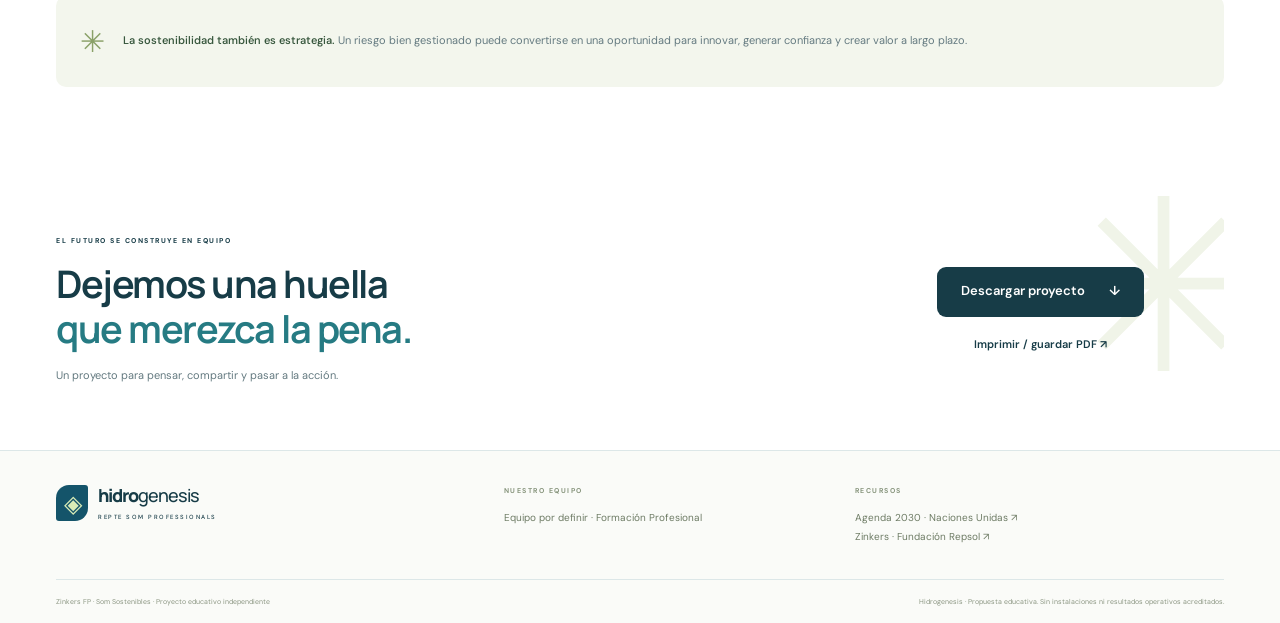
==== commit d6a92145: "Renombrar a Hidrogenesis y desarrollar páginas de cada apartado" ====
--- a/index.html
+++ b/index.html
@@ -3,18 +3,18 @@
 <head>
   <meta charset="UTF-8"><meta name="viewport" content="width=device-width, initial-scale=1">
   <meta name="theme-color" content="#163e36">
-  <meta name="description" content="Hidrogota: una propuesta para regenerar aguas residuales y darles otro uso. Propósito, ODS, ASG y presentación del Repte Som Professionals.">
-  <title>Hidrogota · Repte Som Professionals</title>
+  <meta name="description" content="Hidrogenesis: una propuesta para regenerar aguas residuales y darles otro uso. Propósito, ODS, ASG y presentación del Repte Som Professionals.">
+  <title>Hidrogenesis · Repte Som Professionals</title>
   <link rel="icon" href="data:image/svg+xml,%3Csvg xmlns='http://www.w3.org/2000/svg' viewBox='0 0 64 64'%3E%3Crect width='64' height='64' rx='18' fill='%230d3e4c'/%3E%3Cpath d='M32 10C28 19 16 29 16 39a16 16 0 0 0 32 0C48 29 36 19 32 10Z' fill='%238de0dc'/%3E%3C/svg%3E">
-  <link rel="stylesheet" href="styles.css"><link rel="stylesheet" href="presentation.css"><script src="app.js" defer></script><script src="presentation.js" defer></script>
+  <link rel="stylesheet" href="styles.css"><link rel="stylesheet" href="presentation.css"><script src="project.js" defer></script><script src="matrix.js" defer></script><script src="app.js" defer></script><script src="presentation.js" defer></script>
 </head>
 <body>
   <a class="skip" href="#contenido">Saltar al contenido</a>
   <header class="header">
     <div class="nav-wrap container">
-      <a class="brand" href="#inicio" aria-label="Hidrogota, inicio"><span class="brand-icon" aria-hidden="true">◈</span><span>hidro<span class="brand-light">gota</span><small>REPTE SOM PROFESSIONALS</small></span></a>
+      <a class="brand" href="#inicio" aria-label="Hidrogenesis, inicio"><span class="brand-icon" aria-hidden="true">◈</span><span>hidro<span class="brand-light">genesis</span><small>REPTE SOM PROFESSIONALS</small></span></a>
       <button class="menu-toggle icon-button" aria-label="Abrir menú" aria-expanded="false" aria-controls="navigation">☰</button>
-      <nav id="navigation" aria-label="Navegación principal"><a href="#proposito">Propósito</a><a href="#ods">ODS y ASG</a><a href="#matriz">Riesgos y oportunidades</a><a href="#evaluacion">Evaluación</a><button class="nav-present presentation-trigger">▷ Presentar</button></nav>
+      <nav id="navigation" aria-label="Navegación principal"><a href="proposito.html">Propósito</a><a href="proceso.html">Proceso</a><a href="ods-asg.html">ODS y ASG</a><a href="riesgos.html">Riesgos y oportunidades</a><button class="nav-present presentation-trigger">▷ Presentar</button></nav>
       <button class="button button-small button-outline editor-open" aria-label="Editar proyecto"><span aria-hidden="true">✎</span><span class="edit-label">Editar proyecto</span></button>
     </div>
     <div class="scroll-progress" aria-hidden="true"><span id="scroll-progress"></span></div>
@@ -23,9 +23,9 @@
     <section class="hero container" id="inicio" aria-labelledby="hero-title">
       <div class="hero-copy">
         <div class="eyebrow"><span class="live-dot"></span> ZINKERS FP <span class="eyebrow-line"></span> APRENDER PARA TRANSFORMAR</div>
-        <h1 id="hero-title"><span class="hero-prefix">Repte Som Professionals · Som Sostenibles</span>Hidro<br><em>gota.</em><span class="title-dot">●</span></h1>
+        <h1 id="hero-title"><span class="hero-prefix">Repte Som Professionals · Som Sostenibles</span>Hidro<br><em>genesis.</em><span class="title-dot">●</span></h1>
         <p class="hero-description">Cuidar el agua es cuidar a las personas. Proponemos regenerar aguas residuales para darles otro uso en parques, zonas verdes y cultivos.</p>
-        <div class="company-badge"><span class="company-logo" aria-hidden="true">h.</span><span><strong data-company>Hidrogota</strong><small>NUESTRA EMPRESA · PROPUESTA EDUCATIVA</small></span><span class="badge-arrow" aria-hidden="true">↗</span></div>
+        <div class="company-badge"><span class="company-logo" aria-hidden="true">h.</span><span><strong data-company>Hidrogenesis</strong><small>NUESTRA EMPRESA · PROPUESTA EDUCATIVA</small></span><span class="badge-arrow" aria-hidden="true">↗</span></div>
         <div class="hero-actions"><button class="button button-primary presentation-trigger">Presentar proyecto <span aria-hidden="true">▷</span></button><a class="text-link" href="#proposito">Explorar la web <span aria-hidden="true">↓</span></a></div>
         <div class="hero-footnote"><span class="tiny-leaf" aria-hidden="true">✳</span> Som Sostenibles · Agua que vuelve a ser útil.</div>
       </div>
@@ -44,9 +44,9 @@
         <div class="art-tag"><span class="live-dot"></span> REGENERAR · CONTROLAR · REUTILIZAR</div>
       </div>
     </section>
-    <div class="journey-strip" id="recorrido"><div class="container journey-inner"><div class="journey-intro"><span class="mini-label">NUESTRO RECORRIDO</span><strong>De las ideas a la acción.</strong></div><a href="#proposito"><span>01</span> Definir el propósito <i>↗</i></a><a href="#ods"><span>02</span> Conectar con los ODS <i>↗</i></a><a href="#matriz"><span>03</span> Anticipar el futuro <i>↗</i></a><a href="#evaluacion"><span>04</span> Evaluar y mejorar <i>↗</i></a></div></div>
+    <div class="journey-strip" id="recorrido"><div class="container journey-inner"><div class="journey-intro"><span class="mini-label">NUESTRO RECORRIDO</span><strong>De las ideas a la acción.</strong></div><a href="proposito.html"><span>01</span> Definir el propósito <i>↗</i></a><a href="ods-asg.html"><span>02</span> Conectar con los ODS <i>↗</i></a><a href="riesgos.html"><span>03</span> Anticipar el futuro <i>↗</i></a><a href="proceso.html"><span>04</span> Entender el proceso <i>↗</i></a></div></div>
     <section class="water-process container section reveal" id="proceso" aria-labelledby="process-title">
-      <div class="section-top"><div><div class="eyebrow">HIDROGOTA · LA IDEA EN UN MINUTO</div><h2 id="process-title">El agua no se crea.<br><em>Se recupera.</em></h2></div><p>Principalmente, aguas residuales urbanas de origen humano.<br>Destino propuesto: riego y otros usos no potables autorizados.</p></div>
+      <div class="section-top"><div><div class="eyebrow">HIDROGENESIS · LA IDEA EN UN MINUTO</div><h2 id="process-title">El agua no se crea.<br><em>Se recupera.</em></h2></div><p>Principalmente, aguas residuales urbanas de origen humano.<br>Destino propuesto: riego y otros usos no potables autorizados.</p></div>
       <ol class="water-steps"><li><span>01</span><h3>Separar</h3><p>Retiramos sólidos para preparar el tratamiento.</p></li><li><span>02</span><h3>Tratar</h3><p>Microorganismos ayudan a reducir la materia orgánica.</p></li><li><span>03</span><h3>Regenerar</h3><p>Filtración y desinfección según la calidad necesaria.</p></li><li><span>04</span><h3>Comprobar</h3><p>Controles antes del suministro y seguimiento del uso.</p></li></ol>
       <div class="water-use-grid"><article><span class="mini-label">CLIENTE PRINCIPAL</span><h3>Ayuntamientos y zonas verdes</h3><p>Un servicio de suministro y seguimiento para regar parques y jardines. Comenzaríamos con un piloto municipal.</p></article><article><span class="mini-label">SIGUIENTE FASE POR VALIDAR</span><h3>Agricultura y origen ganadero</h3><p>El riego agrícola exige condiciones específicas. Los efluentes de origen animal necesitarían su propio estudio y tratamiento.</p></article></div>
       <p class="water-process-note">Esquema simplificado de una propuesta educativa. La solución real depende del origen, la calidad exigida y las autorizaciones. No se propone agua para beber. <a href="https://www.miteco.gob.es/es/agua/temas/concesiones-y-autorizaciones/reutilizacion-aguas-depuradas.html" target="_blank" rel="noopener noreferrer">Reutilización del agua · MITECO ↗</a></p>
@@ -70,21 +70,16 @@
       <div class="matrix-meta"><span id="matrix-count" role="status"></span><span>Valoraciones orientativas del caso ilustrativo</span></div>
       <div class="matrix-columns"><div><h3 class="column-title risk-title"><span aria-hidden="true">↘</span> Riscos <small>Lo que debemos anticipar</small></h3><div id="risk-list" class="matrix-list"></div></div><div><h3 class="column-title opportunity-title"><span aria-hidden="true">↗</span> Oportunitats <small>Lo que podemos impulsar</small></h3><div id="opportunity-list" class="matrix-list"></div></div></div>
       <div class="insight"><span aria-hidden="true">✳</span><p><strong>La sostenibilidad también es estrategia.</strong> Un riesgo bien gestionado puede convertirse en una oportunidad para innovar, generar confianza y crear valor a largo plazo.</p></div>
-      <details class="risk-check"><summary>Antes de entregar: revisa la valoración de riesgos <span>Comprobación complementaria · sin puntuación</span></summary><div><label><input type="checkbox"> Cada riesgo y oportunidad está relacionado con la actividad de la empresa.</label><label><input type="checkbox"> Hemos justificado su relevancia y su relación con un ODS y un factor ASG.</label><label><input type="checkbox"> Proponemos una respuesta, un responsable y un indicador para hacer seguimiento.</label></div></details>
     </section>
-    <section class="evaluation-section" id="evaluacion" aria-labelledby="evaluation-title"><div class="container section reveal">
-      <div class="section-top"><div><div class="eyebrow"><span class="section-number">04</span> EVALUACIÓN · APRENDER Y MEJORAR</div><h2 id="evaluation-title">Las buenas ideas también<br>se pueden <em>evaluar.</em></h2></div><p>Revisa tu trabajo con los criterios de la imagen.<br class="desktop-only"> Selecciona un nivel para ver cómo avanzar.</p></div>
-      <div class="evaluation-layout"><div id="rubric" class="rubric-list"></div><aside class="score-card"><span class="mini-label">TU AUTOEVALUACIÓN</span><div class="score-circle" id="score-circle"><div><strong id="score-total">—</strong><span>de 8,5 puntos</span></div></div><h3 id="score-heading">Tu siguiente paso cuenta.</h3><p id="score-description">Selecciona un nivel en cada criterio para revisar la calidad del proyecto.</p><div class="score-completion"><span id="score-completion">0 de 5 criterios revisados</span><button class="text-link" id="reset-score">Reiniciar ↺</button></div><p class="rubric-note">La imagen facilitada muestra cinco criterios con un máximo conjunto de 8,5 puntos. Esta revisión usa ese fragmento; no sustituye la evaluación del profesorado.</p></aside></div>
-    </div></section>
     <section class="closing container reveal"><div><div class="eyebrow">EL FUTURO SE CONSTRUYE EN EQUIPO</div><h2>Dejemos una huella<br><em>que merezca la pena.</em></h2><p>Un proyecto para pensar, compartir y pasar a la acción.</p></div><div class="closing-actions"><button class="button button-primary" id="export-project">Descargar proyecto <span aria-hidden="true">↓</span></button><button class="text-link" id="print-project">Imprimir / guardar PDF ↗</button></div><span class="closing-asterisk" aria-hidden="true">✳</span></section>
   </main>
-  <footer class="footer"><div class="container footer-top"><a class="brand" href="#inicio"><span class="brand-icon" aria-hidden="true">◈</span><span>hidro<span class="brand-light">gota</span><small>REPTE SOM PROFESSIONALS</small></span></a><div><span class="mini-label">NUESTRO EQUIPO</span><p id="team-label">Equipo por definir · Formación Profesional</p></div><div><span class="mini-label">RECURSOS</span><a href="https://sdgs.un.org/es/goals" target="_blank" rel="noopener noreferrer">Agenda 2030 · Naciones Unidas ↗</a><a href="https://zinkers.fundacionrepsol.com" target="_blank" rel="noopener noreferrer">Zinkers · Fundación Repsol ↗</a></div></div><div class="container footer-bottom"><span>Zinkers FP · Som Sostenibles · Proyecto educativo independiente</span><span>Hidrogota · Propuesta educativa. Sin instalaciones ni resultados operativos acreditados.</span></div></footer>
-  <dialog id="editor" aria-labelledby="editor-title"><form id="editor-form"><div class="dialog-heading"><div><span class="mini-label">DALE TU PROPIA VOZ</span><h2 id="editor-title">Editar proyecto</h2></div><button type="button" class="icon-button" id="close-editor" aria-label="Cerrar editor">×</button></div><p class="editor-intro">Personaliza las respuestas de Hidrogota y los datos del equipo. Los cambios se guardan solo en este navegador. El análisis de ODS, ASG y riesgos está preparado para la actividad de Hidrogota.</p><div class="form-row"><label>Nombre de la empresa<input name="company" required maxlength="50"></label><label>Equipo<input name="team" required maxlength="80"></label></div><label>Curso<input name="course" required maxlength="80"></label><div id="answer-fields"></div><label>Síntesis del propósito y la misión<textarea name="mission" required maxlength="1800" rows="4"></textarea></label><div class="dialog-actions"><button type="button" class="button button-outline" id="cancel-editor">Cancelar</button><button class="button button-primary" type="submit">Guardar cambios <span aria-hidden="true">✓</span></button></div></form></dialog>
+  <footer class="footer"><div class="container footer-top"><a class="brand" href="#inicio"><span class="brand-icon" aria-hidden="true">◈</span><span>hidro<span class="brand-light">genesis</span><small>REPTE SOM PROFESSIONALS</small></span></a><div><span class="mini-label">NUESTRO EQUIPO</span><p id="team-label">Equipo por definir · Formación Profesional</p></div><div><span class="mini-label">RECURSOS</span><a href="https://sdgs.un.org/es/goals" target="_blank" rel="noopener noreferrer">Agenda 2030 · Naciones Unidas ↗</a><a href="https://zinkers.fundacionrepsol.com" target="_blank" rel="noopener noreferrer">Zinkers · Fundación Repsol ↗</a></div></div><div class="container footer-bottom"><span>Zinkers FP · Som Sostenibles · Proyecto educativo independiente</span><span>Hidrogenesis · Propuesta educativa. Sin instalaciones ni resultados operativos acreditados.</span></div></footer>
+  <dialog id="editor" aria-labelledby="editor-title"><form id="editor-form"><div class="dialog-heading"><div><span class="mini-label">DALE TU PROPIA VOZ</span><h2 id="editor-title">Editar proyecto</h2></div><button type="button" class="icon-button" id="close-editor" aria-label="Cerrar editor">×</button></div><p class="editor-intro">Personaliza las respuestas de Hidrogenesis y los datos del equipo. Los cambios se guardan solo en este navegador. El análisis de ODS, ASG y riesgos está preparado para la actividad de Hidrogenesis.</p><div class="form-row"><label>Nombre de la empresa<input name="company" required maxlength="50"></label><label>Equipo<input name="team" required maxlength="80"></label></div><label>Curso<input name="course" required maxlength="80"></label><div id="answer-fields"></div><label>Síntesis del propósito y la misión<textarea name="mission" required maxlength="1800" rows="4"></textarea></label><div class="dialog-actions"><button type="button" class="button button-outline" id="cancel-editor">Cancelar</button><button class="button button-primary" type="submit">Guardar cambios <span aria-hidden="true">✓</span></button></div></form></dialog>
   <div id="toast" class="toast" role="status" aria-live="polite"></div>
   <dialog id="presentation" aria-labelledby="presentation-name">
     <header class="deck-header"><a class="deck-brand" href="#inicio" id="deck-home" aria-label="Salir de la presentación y volver a la web"><span aria-hidden="true">↗</span><strong>som<span>sostenibles</span></strong></a><span id="presentation-name">Presentación del proyecto</span><div class="deck-tools"><button id="deck-notes-toggle" aria-label="Mostrar guion de apoyo" aria-expanded="false" aria-controls="deck-notes" title="Guion de apoyo (N)"><span aria-hidden="true">▤</span><span class="deck-tool-label">Guion</span></button><button id="deck-fullscreen" aria-label="Activar pantalla completa" title="Pantalla completa (F)"><span aria-hidden="true">⛶</span></button><button id="deck-close" aria-label="Cerrar presentación" title="Volver a la web (Esc)"><span aria-hidden="true">×</span></button></div></header>
     <div class="deck-body"><div id="deck-stage" class="deck-stage" role="region" aria-roledescription="carrusel" aria-label="Diapositivas del proyecto"><div id="deck-canvas" class="deck-canvas"></div><span class="deck-orientation-hint">Gira el dispositivo para exponer en horizontal</span></div><aside id="deck-notes" class="deck-notes" aria-label="Guion de apoyo para la exposición" hidden><div class="deck-notes-label">GUION DE APOYO <span>Visible al desplegarlo</span></div><h3 id="deck-notes-title"></h3><div id="deck-notes-content"></div><p class="deck-notes-hint">Las respuestas se editan desde la web. El guion muestra el contenido completo; las diapositivas destacan sus ideas principales.</p></aside></div>
-    <footer class="deck-footer"><button id="deck-index-toggle" class="deck-index-button" aria-expanded="false" aria-controls="deck-index" title="Índice de diapositivas (G)"><span aria-hidden="true">▦</span> <span class="deck-tool-label">Índice</span></button><div class="deck-footer-middle"><span id="deck-chapter"></span><span class="deck-key-hint">← → para avanzar <i>·</i> N guion <i>·</i> F pantalla completa</span></div><div class="deck-navigation"><time id="deck-timer" aria-label="Tiempo de exposición">00:00</time><button id="deck-previous" aria-label="Diapositiva anterior" title="Anterior (←)">←</button><span id="deck-counter" aria-live="polite" aria-atomic="true">01 / 15</span><button id="deck-next" aria-label="Diapositiva siguiente" title="Siguiente (→)">→</button></div></footer>
+    <footer class="deck-footer"><button id="deck-index-toggle" class="deck-index-button" aria-expanded="false" aria-controls="deck-index" title="Índice de diapositivas (G)"><span aria-hidden="true">▦</span> <span class="deck-tool-label">Índice</span></button><div class="deck-footer-middle"><span id="deck-chapter"></span><span class="deck-key-hint">← → para avanzar <i>·</i> N guion <i>·</i> F pantalla completa</span></div><div class="deck-navigation"><time id="deck-timer" aria-label="Tiempo de exposición">00:00</time><button id="deck-previous" aria-label="Diapositiva anterior" title="Anterior (←)">←</button><span id="deck-counter" aria-live="polite" aria-atomic="true">01 / 14</span><button id="deck-next" aria-label="Diapositiva siguiente" title="Siguiente (→)">→</button></div></footer>
     <div class="deck-progress" aria-hidden="true"><span id="deck-progress-bar"></span></div>
     <div id="deck-message" class="deck-message" role="status" aria-live="polite"></div>
     <aside id="deck-index" class="deck-index" aria-label="Índice de la presentación" hidden><div class="deck-index-heading"><span>EL RECORRIDO</span><button id="deck-index-close" aria-label="Cerrar índice">×</button></div><nav id="deck-index-list" aria-label="Elegir diapositiva"></nav></aside>
--- a/presentation.css
+++ b/presentation.css
@@ -139,5 +139,8 @@
 .deck-shared-action{margin-top:25px;padding:21px 26px;background:#ffffff09;border:1px solid #ffffff20;border-radius:15px}
 .deck-shared-action strong{font-size:10px;letter-spacing:2px;color:#a5e8da}.deck-shared-action p{font-size:19px;line-height:1.6;margin-top:9px}
 .deck-canvas .deck-metric-unit{font-size:42px}
+.deck-canvas .deck-metric-card{grid-template-columns:max-content minmax(0,1fr);gap:25px;min-width:0}
+.deck-canvas .deck-metric-unit{white-space:nowrap;text-align:left;font-size:38px;letter-spacing:-1.5px}
+.deck-canvas .deck-metric-card>div{min-width:0}
 .deck-canvas .deck-theme-dark .deck-process-flow p,.deck-canvas .deck-theme-dark .deck-shared-action p{color:#d3e9e8}
 .deck-canvas .deck-theme-dark .deck-metric-note{color:#bbd7d9}
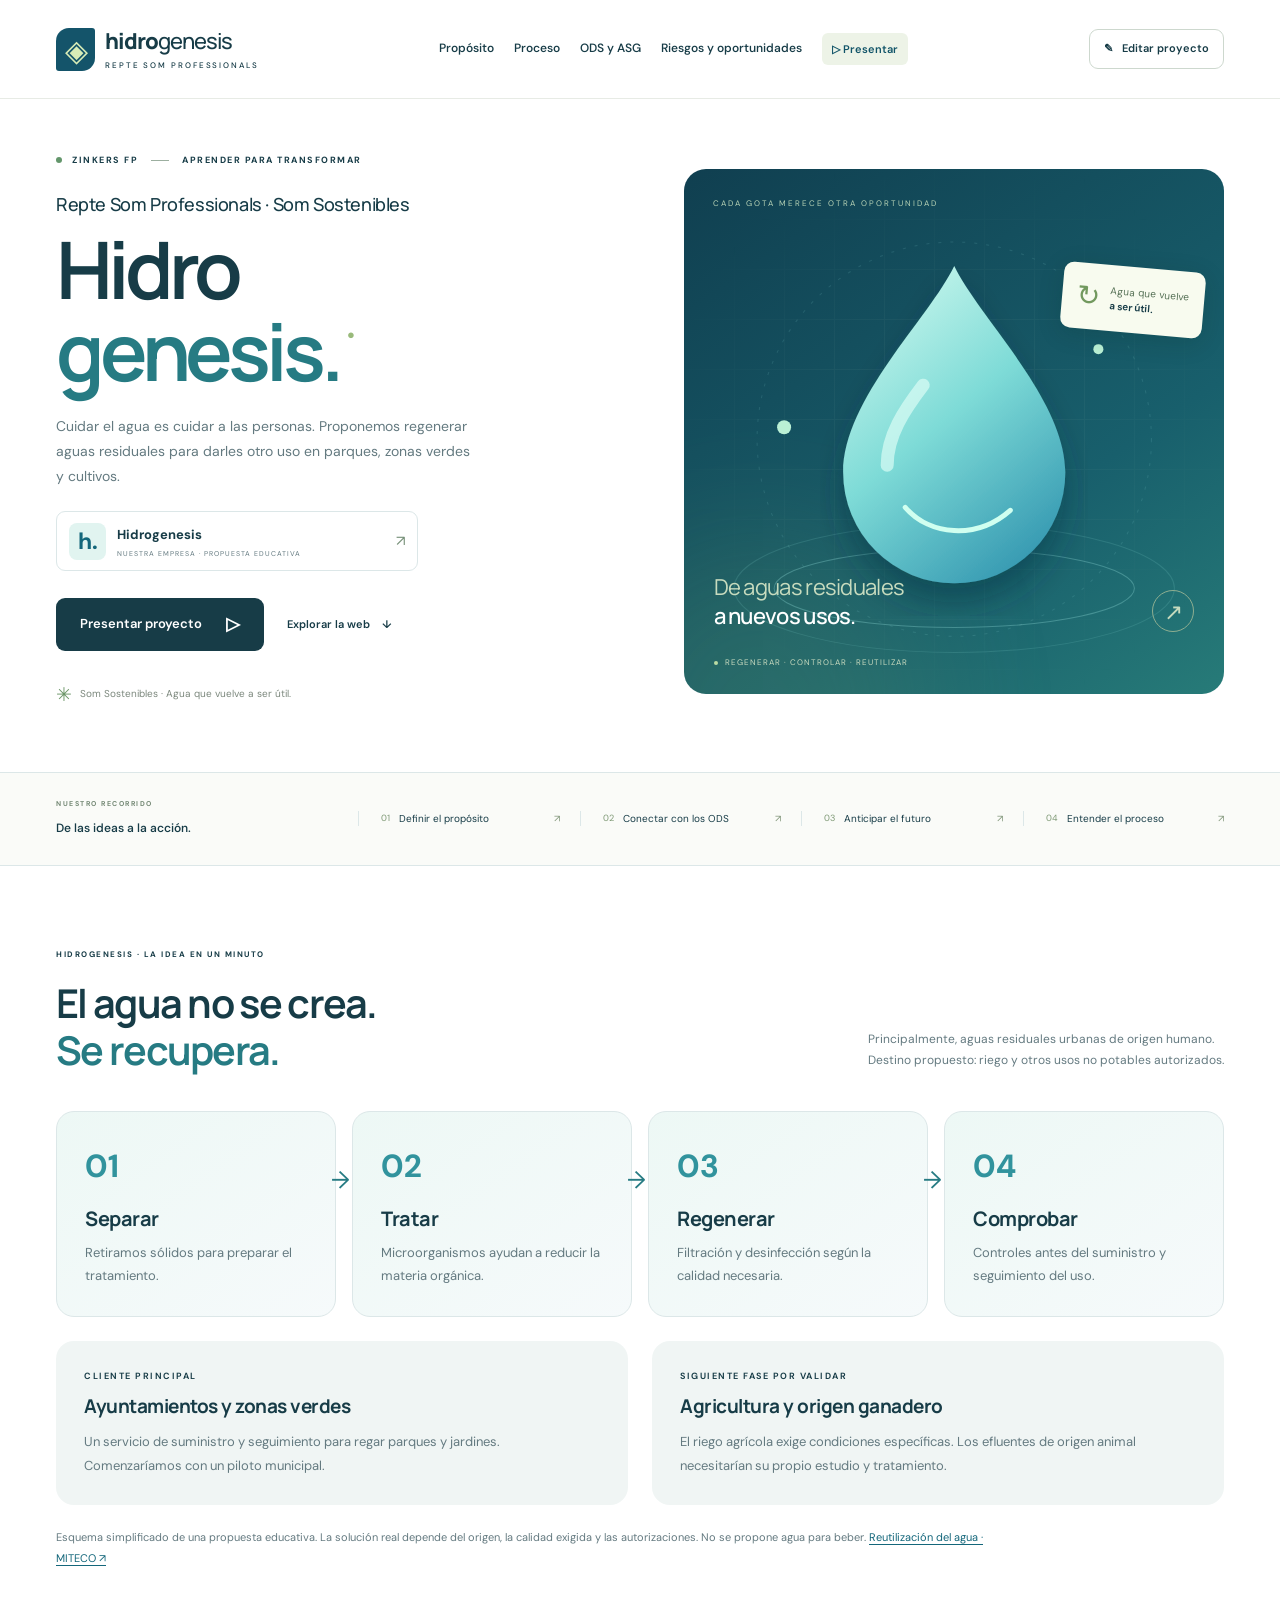
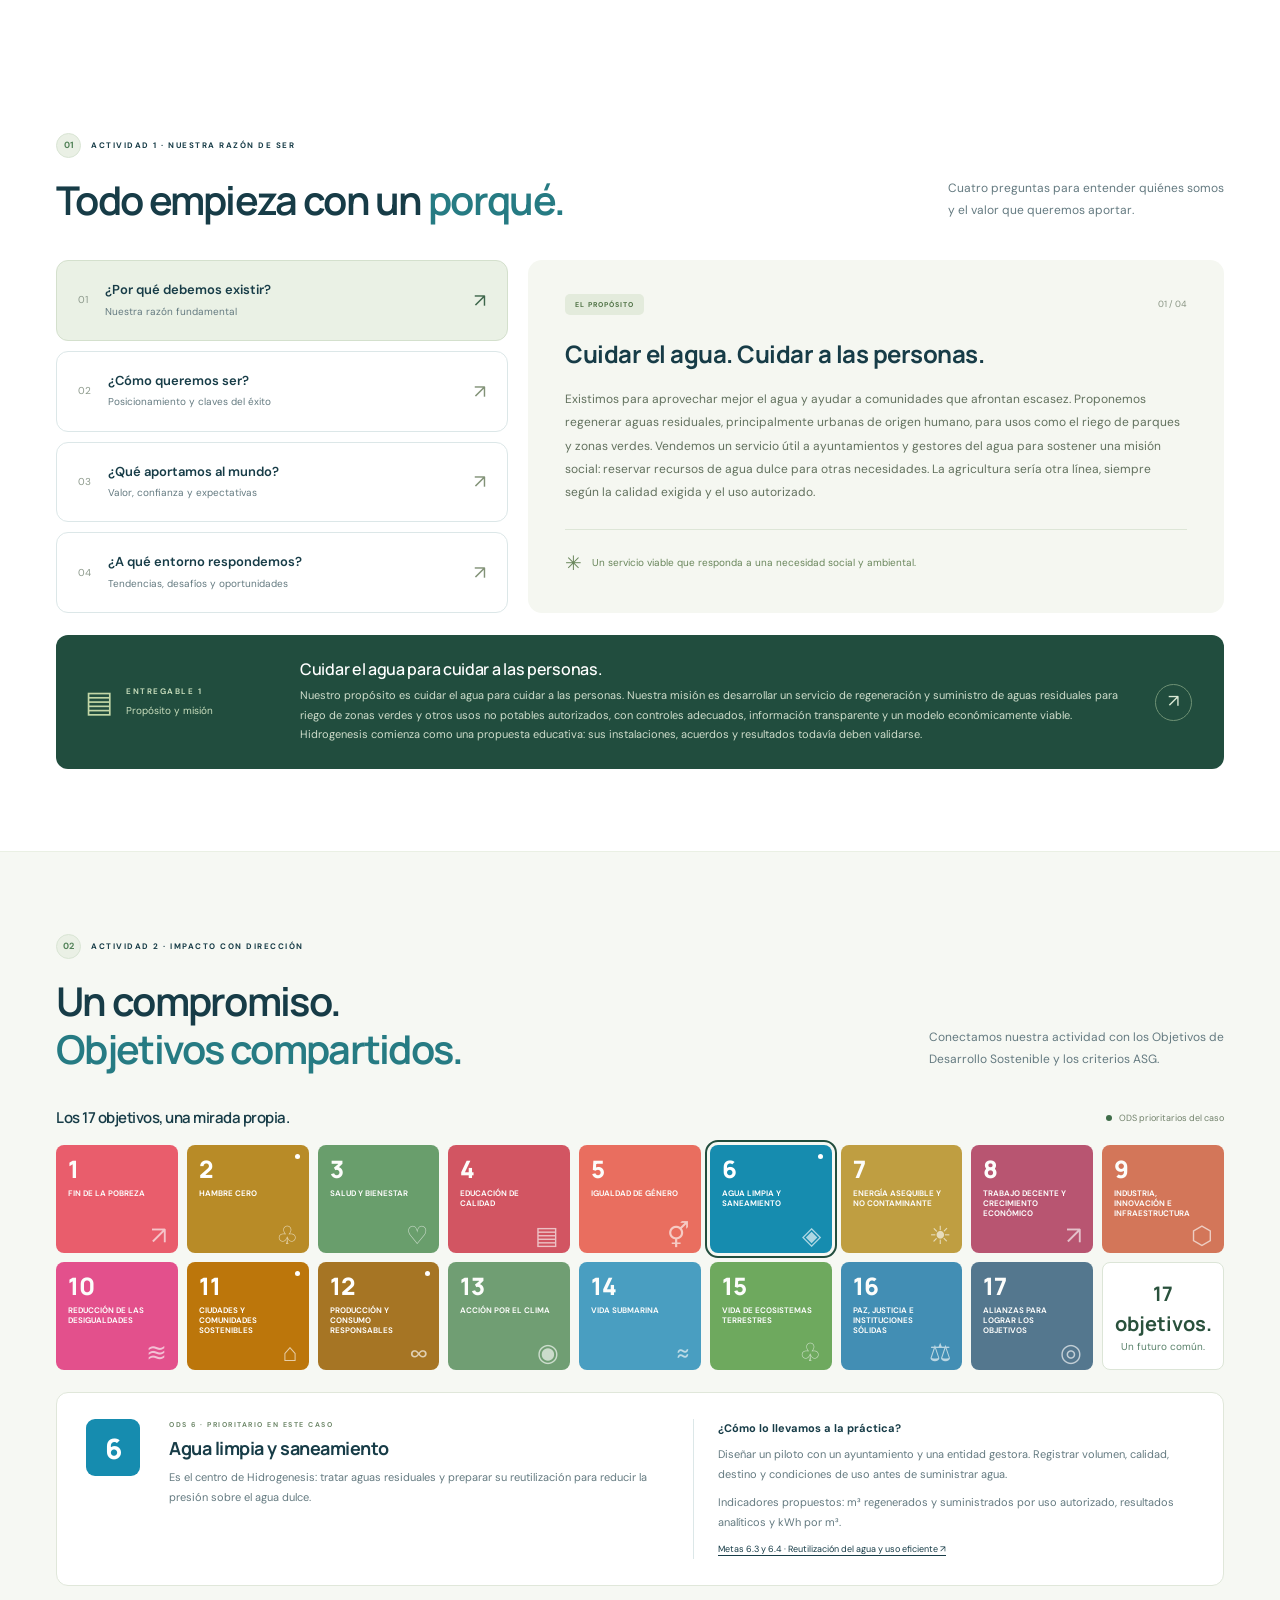
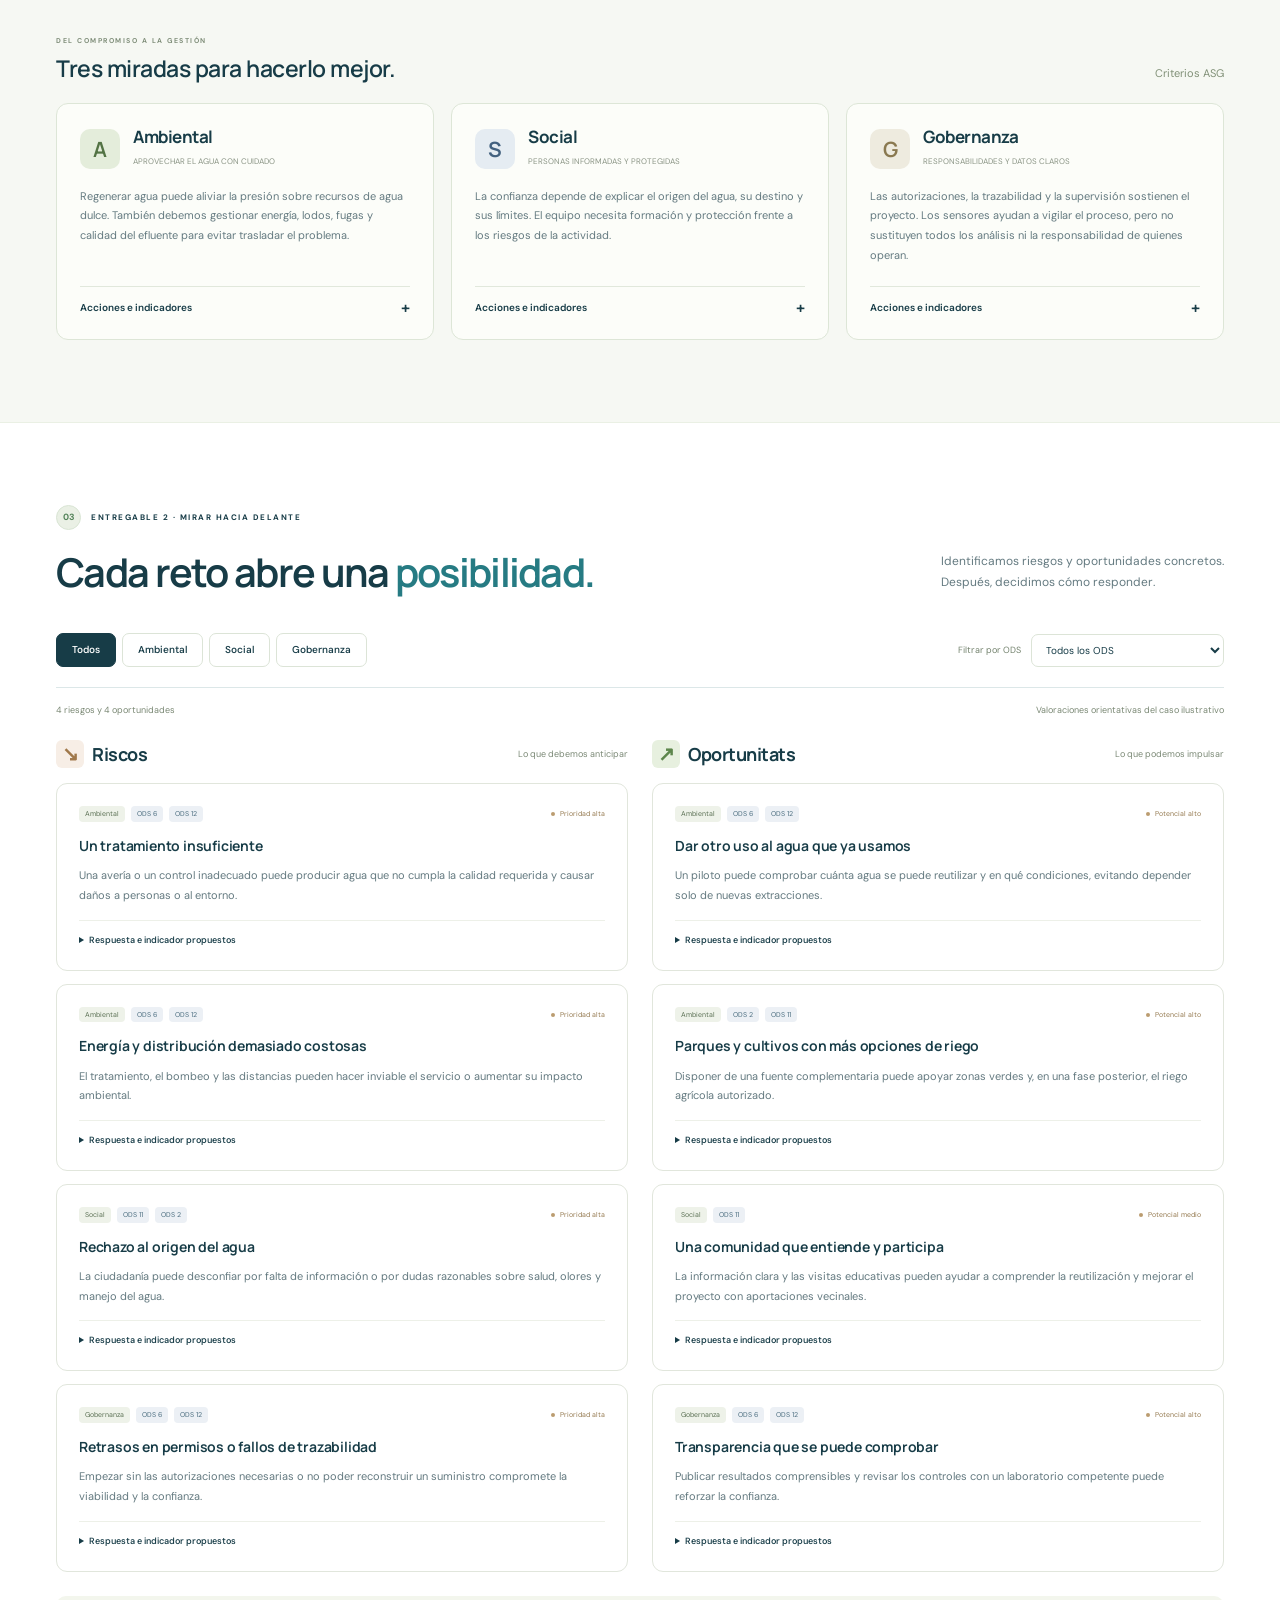
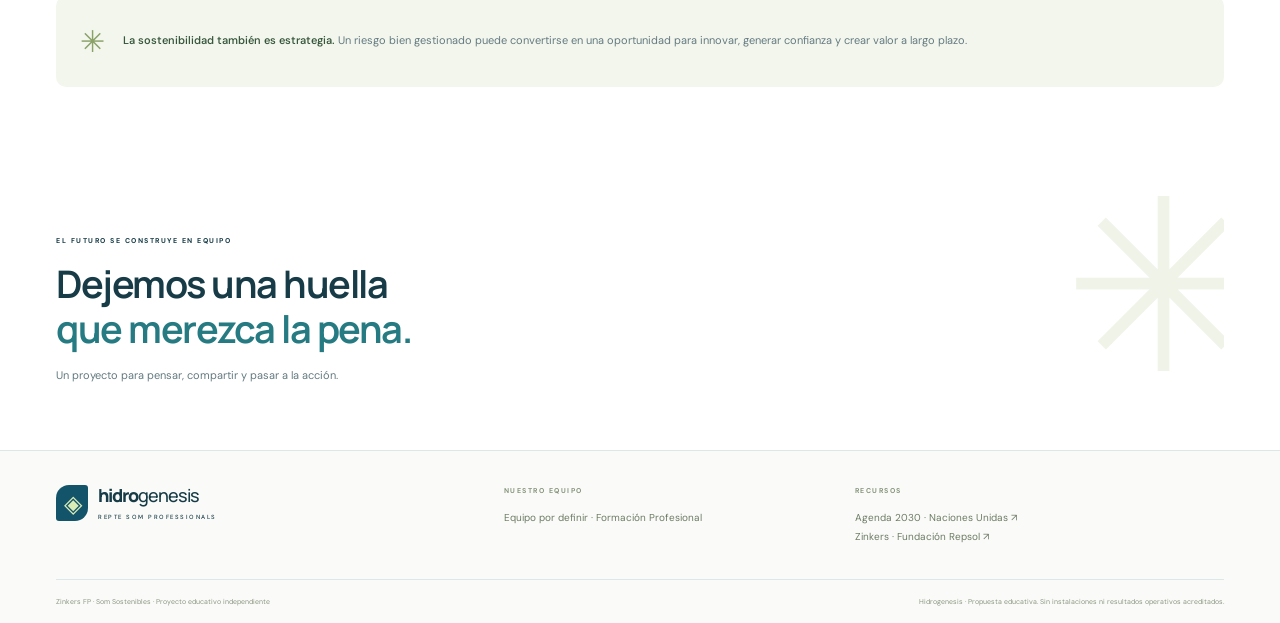
==== commit 715d2d46: "Retirar los botones de descarga e impresión del proyecto" ====
--- a/index.html
+++ b/index.html
@@ -71,7 +71,7 @@
       <div class="matrix-columns"><div><h3 class="column-title risk-title"><span aria-hidden="true">↘</span> Riscos <small>Lo que debemos anticipar</small></h3><div id="risk-list" class="matrix-list"></div></div><div><h3 class="column-title opportunity-title"><span aria-hidden="true">↗</span> Oportunitats <small>Lo que podemos impulsar</small></h3><div id="opportunity-list" class="matrix-list"></div></div></div>
       <div class="insight"><span aria-hidden="true">✳</span><p><strong>La sostenibilidad también es estrategia.</strong> Un riesgo bien gestionado puede convertirse en una oportunidad para innovar, generar confianza y crear valor a largo plazo.</p></div>
     </section>
-    <section class="closing container reveal"><div><div class="eyebrow">EL FUTURO SE CONSTRUYE EN EQUIPO</div><h2>Dejemos una huella<br><em>que merezca la pena.</em></h2><p>Un proyecto para pensar, compartir y pasar a la acción.</p></div><div class="closing-actions"><button class="button button-primary" id="export-project">Descargar proyecto <span aria-hidden="true">↓</span></button><button class="text-link" id="print-project">Imprimir / guardar PDF ↗</button></div><span class="closing-asterisk" aria-hidden="true">✳</span></section>
+    <section class="closing container reveal"><div><div class="eyebrow">EL FUTURO SE CONSTRUYE EN EQUIPO</div><h2>Dejemos una huella<br><em>que merezca la pena.</em></h2><p>Un proyecto para pensar, compartir y pasar a la acción.</p></div><span class="closing-asterisk" aria-hidden="true">✳</span></section>
   </main>
   <footer class="footer"><div class="container footer-top"><a class="brand" href="#inicio"><span class="brand-icon" aria-hidden="true">◈</span><span>hidro<span class="brand-light">genesis</span><small>REPTE SOM PROFESSIONALS</small></span></a><div><span class="mini-label">NUESTRO EQUIPO</span><p id="team-label">Equipo por definir · Formación Profesional</p></div><div><span class="mini-label">RECURSOS</span><a href="https://sdgs.un.org/es/goals" target="_blank" rel="noopener noreferrer">Agenda 2030 · Naciones Unidas ↗</a><a href="https://zinkers.fundacionrepsol.com" target="_blank" rel="noopener noreferrer">Zinkers · Fundación Repsol ↗</a></div></div><div class="container footer-bottom"><span>Zinkers FP · Som Sostenibles · Proyecto educativo independiente</span><span>Hidrogenesis · Propuesta educativa. Sin instalaciones ni resultados operativos acreditados.</span></div></footer>
   <dialog id="editor" aria-labelledby="editor-title"><form id="editor-form"><div class="dialog-heading"><div><span class="mini-label">DALE TU PROPIA VOZ</span><h2 id="editor-title">Editar proyecto</h2></div><button type="button" class="icon-button" id="close-editor" aria-label="Cerrar editor">×</button></div><p class="editor-intro">Personaliza las respuestas de Hidrogenesis y los datos del equipo. Los cambios se guardan solo en este navegador. El análisis de ODS, ASG y riesgos está preparado para la actividad de Hidrogenesis.</p><div class="form-row"><label>Nombre de la empresa<input name="company" required maxlength="50"></label><label>Equipo<input name="team" required maxlength="80"></label></div><label>Curso<input name="course" required maxlength="80"></label><div id="answer-fields"></div><label>Síntesis del propósito y la misión<textarea name="mission" required maxlength="1800" rows="4"></textarea></label><div class="dialog-actions"><button type="button" class="button button-outline" id="cancel-editor">Cancelar</button><button class="button button-primary" type="submit">Guardar cambios <span aria-hidden="true">✓</span></button></div></form></dialog>
@@ -79,7 +79,7 @@
   <dialog id="presentation" aria-labelledby="presentation-name">
     <header class="deck-header"><a class="deck-brand" href="#inicio" id="deck-home" aria-label="Salir de la presentación y volver a la web"><span aria-hidden="true">↗</span><strong>som<span>sostenibles</span></strong></a><span id="presentation-name">Presentación del proyecto</span><div class="deck-tools"><button id="deck-notes-toggle" aria-label="Mostrar guion de apoyo" aria-expanded="false" aria-controls="deck-notes" title="Guion de apoyo (N)"><span aria-hidden="true">▤</span><span class="deck-tool-label">Guion</span></button><button id="deck-fullscreen" aria-label="Activar pantalla completa" title="Pantalla completa (F)"><span aria-hidden="true">⛶</span></button><button id="deck-close" aria-label="Cerrar presentación" title="Volver a la web (Esc)"><span aria-hidden="true">×</span></button></div></header>
     <div class="deck-body"><div id="deck-stage" class="deck-stage" role="region" aria-roledescription="carrusel" aria-label="Diapositivas del proyecto"><div id="deck-canvas" class="deck-canvas"></div><span class="deck-orientation-hint">Gira el dispositivo para exponer en horizontal</span></div><aside id="deck-notes" class="deck-notes" aria-label="Guion de apoyo para la exposición" hidden><div class="deck-notes-label">GUION DE APOYO <span>Visible al desplegarlo</span></div><h3 id="deck-notes-title"></h3><div id="deck-notes-content"></div><p class="deck-notes-hint">Las respuestas se editan desde la web. El guion muestra el contenido completo; las diapositivas destacan sus ideas principales.</p></aside></div>
-    <footer class="deck-footer"><button id="deck-index-toggle" class="deck-index-button" aria-expanded="false" aria-controls="deck-index" title="Índice de diapositivas (G)"><span aria-hidden="true">▦</span> <span class="deck-tool-label">Índice</span></button><div class="deck-footer-middle"><span id="deck-chapter"></span><span class="deck-key-hint">← → para avanzar <i>·</i> N guion <i>·</i> F pantalla completa</span></div><div class="deck-navigation"><time id="deck-timer" aria-label="Tiempo de exposición">00:00</time><button id="deck-previous" aria-label="Diapositiva anterior" title="Anterior (←)">←</button><span id="deck-counter" aria-live="polite" aria-atomic="true">01 / 14</span><button id="deck-next" aria-label="Diapositiva siguiente" title="Siguiente (→)">→</button></div></footer>
+    <footer class="deck-footer"><button id="deck-index-toggle" class="deck-index-button" aria-expanded="false" aria-controls="deck-index" title="Índice de diapositivas (G)"><span aria-hidden="true">▦</span> <span class="deck-tool-label">Índice</span></button><div class="deck-footer-middle"><span id="deck-chapter"></span><span class="deck-key-hint">← → para avanzar <i>·</i> N guion <i>·</i> F pantalla completa</span></div><div class="deck-navigation"><time id="deck-timer" aria-label="Tiempo de exposición">00:00</time><button id="deck-previous" aria-label="Diapositiva anterior" title="Anterior (←)">←</button><span id="deck-counter" aria-live="polite" aria-atomic="true">01 / 11</span><button id="deck-next" aria-label="Diapositiva siguiente" title="Siguiente (→)">→</button></div></footer>
     <div class="deck-progress" aria-hidden="true"><span id="deck-progress-bar"></span></div>
     <div id="deck-message" class="deck-message" role="status" aria-live="polite"></div>
     <aside id="deck-index" class="deck-index" aria-label="Índice de la presentación" hidden><div class="deck-index-heading"><span>EL RECORRIDO</span><button id="deck-index-close" aria-label="Cerrar índice">×</button></div><nav id="deck-index-list" aria-label="Elegir diapositiva"></nav></aside>
--- a/presentation.css
+++ b/presentation.css
@@ -144,3 +144,9 @@
 .deck-canvas .deck-metric-card>div{min-width:0}
 .deck-canvas .deck-theme-dark .deck-process-flow p,.deck-canvas .deck-theme-dark .deck-shared-action p{color:#d3e9e8}
 .deck-canvas .deck-theme-dark .deck-metric-note{color:#bbd7d9}
+.deck-canvas .deck-purpose-grid{grid-template-columns:repeat(2,minmax(0,1fr));gap:18px}
+.deck-canvas .deck-purpose-card{padding:23px 26px;min-width:0;display:block}
+.deck-purpose-card-heading{display:grid;grid-template-columns:32px minmax(0,1fr);align-items:start;gap:13px;margin-bottom:13px}
+.deck-purpose-number{font-size:22px;line-height:1.4;color:#3b8c95;font-weight:500}
+.deck-canvas .deck-purpose-card h3{font-size:23px;line-height:1.35;letter-spacing:-.6px;margin:0}
+.deck-canvas .deck-purpose-card p{font-size:18px;line-height:1.65;margin:0;overflow-wrap:anywhere;color:#58757a}
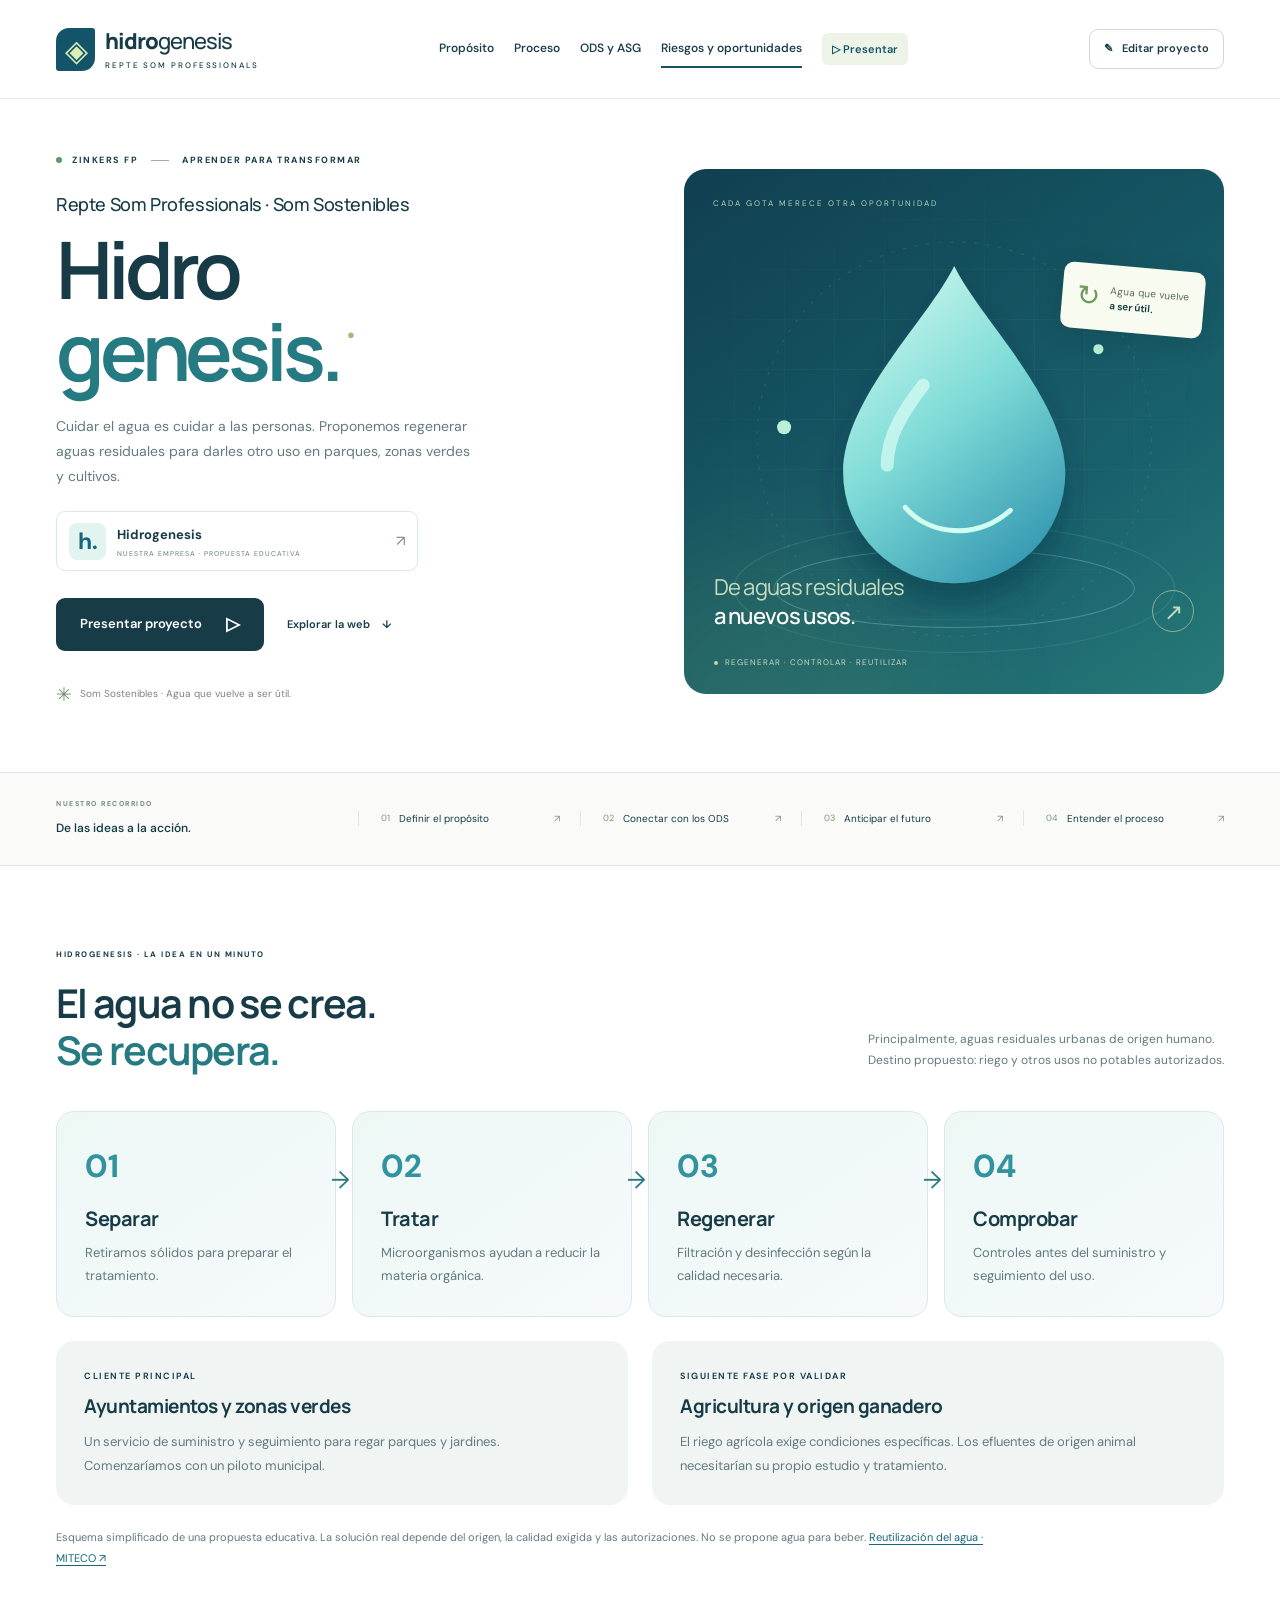
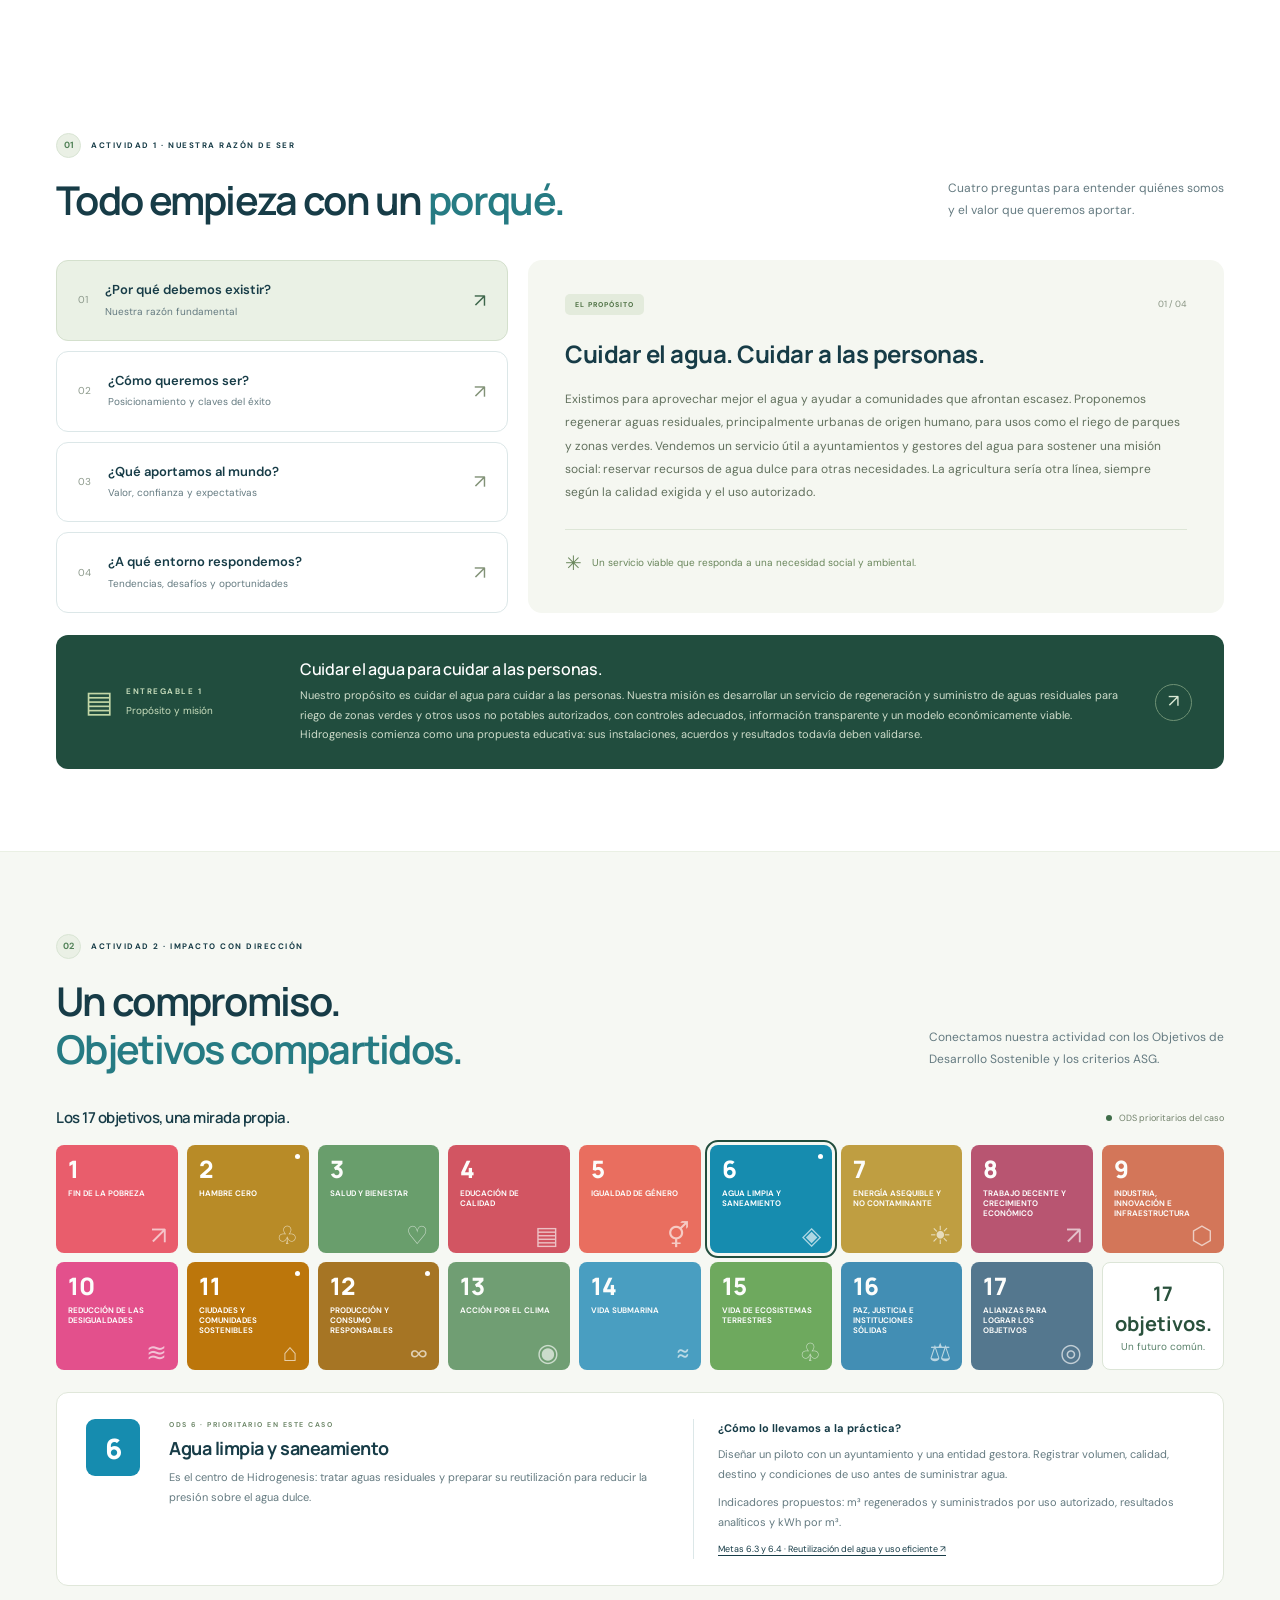
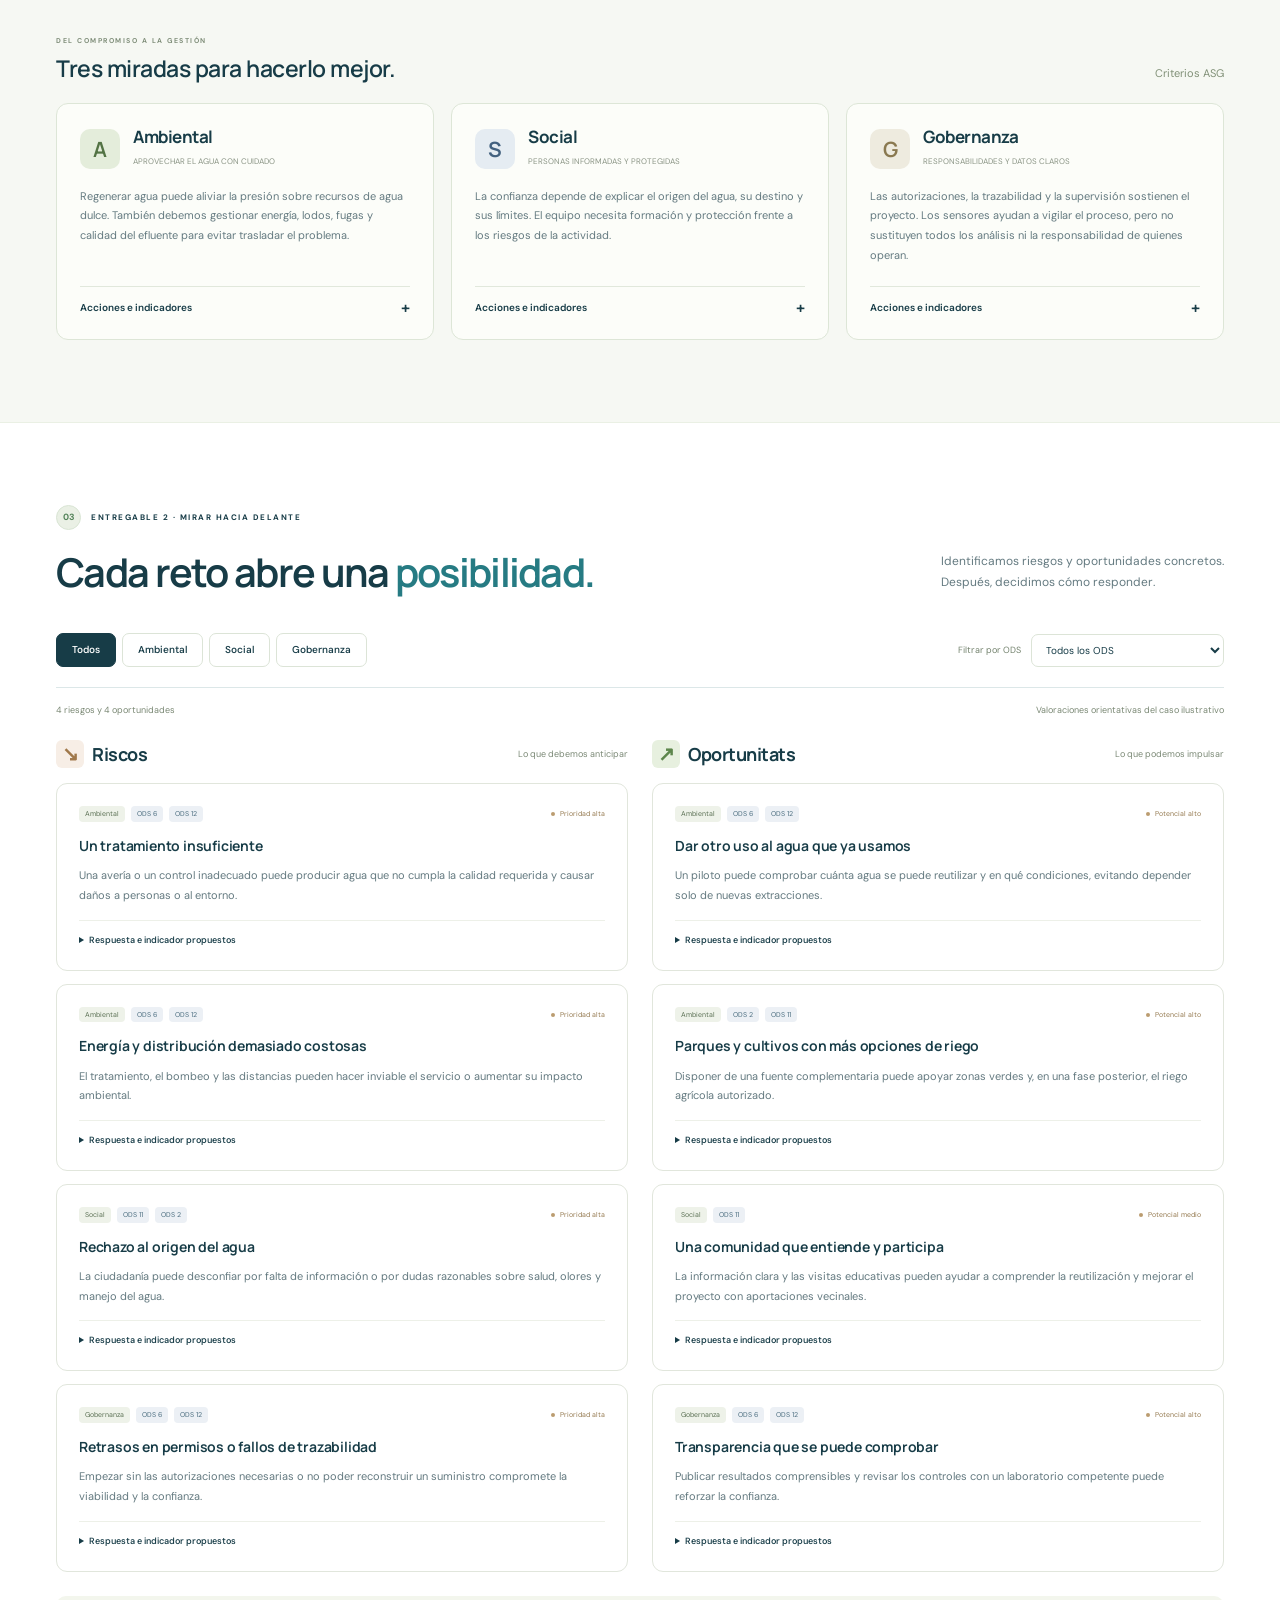
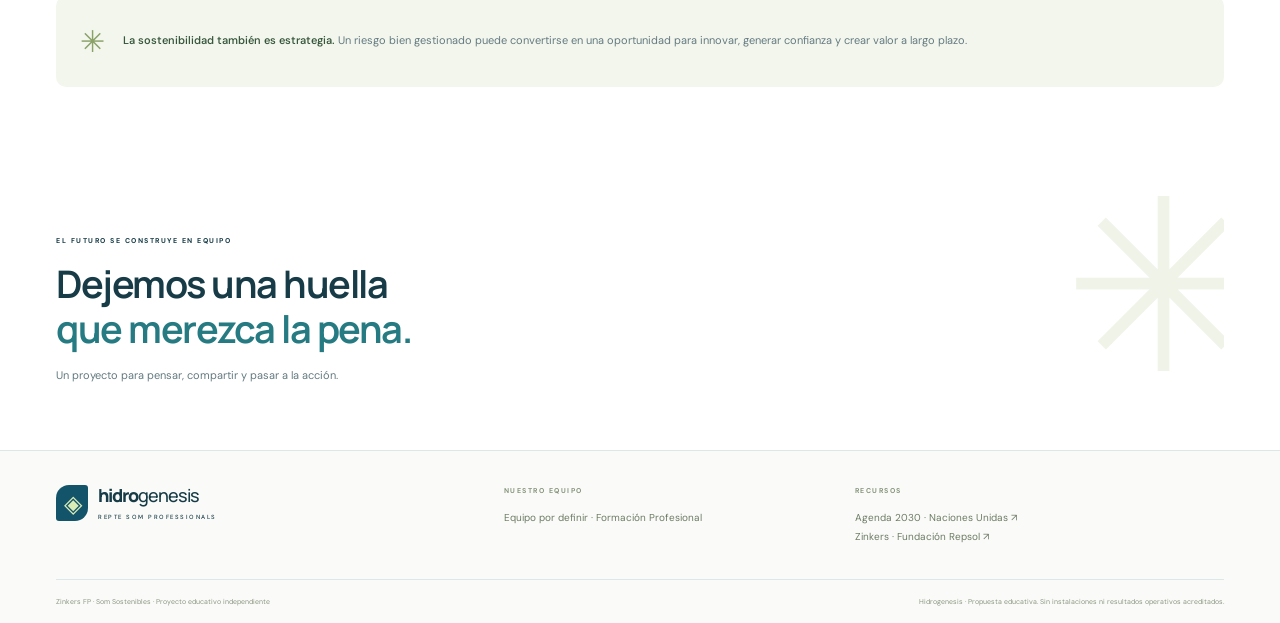
==== commit bc5b6c1b: "Restaurar navegación en el inicio y archivar los apartados ampliados" ====
--- a/index.html
+++ b/index.html
@@ -14,7 +14,7 @@
     <div class="nav-wrap container">
       <a class="brand" href="#inicio" aria-label="Hidrogenesis, inicio"><span class="brand-icon" aria-hidden="true">◈</span><span>hidro<span class="brand-light">genesis</span><small>REPTE SOM PROFESSIONALS</small></span></a>
       <button class="menu-toggle icon-button" aria-label="Abrir menú" aria-expanded="false" aria-controls="navigation">☰</button>
-      <nav id="navigation" aria-label="Navegación principal"><a href="proposito.html">Propósito</a><a href="proceso.html">Proceso</a><a href="ods-asg.html">ODS y ASG</a><a href="riesgos.html">Riesgos y oportunidades</a><button class="nav-present presentation-trigger">▷ Presentar</button></nav>
+      <nav id="navigation" aria-label="Navegación principal"><a href="#proposito">Propósito</a><a href="#proceso">Proceso</a><a href="#ods">ODS y ASG</a><a href="#matriz">Riesgos y oportunidades</a><button class="nav-present presentation-trigger">▷ Presentar</button></nav>
       <button class="button button-small button-outline editor-open" aria-label="Editar proyecto"><span aria-hidden="true">✎</span><span class="edit-label">Editar proyecto</span></button>
     </div>
     <div class="scroll-progress" aria-hidden="true"><span id="scroll-progress"></span></div>
@@ -44,7 +44,7 @@
         <div class="art-tag"><span class="live-dot"></span> REGENERAR · CONTROLAR · REUTILIZAR</div>
       </div>
     </section>
-    <div class="journey-strip" id="recorrido"><div class="container journey-inner"><div class="journey-intro"><span class="mini-label">NUESTRO RECORRIDO</span><strong>De las ideas a la acción.</strong></div><a href="proposito.html"><span>01</span> Definir el propósito <i>↗</i></a><a href="ods-asg.html"><span>02</span> Conectar con los ODS <i>↗</i></a><a href="riesgos.html"><span>03</span> Anticipar el futuro <i>↗</i></a><a href="proceso.html"><span>04</span> Entender el proceso <i>↗</i></a></div></div>
+    <div class="journey-strip" id="recorrido"><div class="container journey-inner"><div class="journey-intro"><span class="mini-label">NUESTRO RECORRIDO</span><strong>De las ideas a la acción.</strong></div><a href="#proposito"><span>01</span> Definir el propósito <i>↗</i></a><a href="#ods"><span>02</span> Conectar con los ODS <i>↗</i></a><a href="#matriz"><span>03</span> Anticipar el futuro <i>↗</i></a><a href="#proceso"><span>04</span> Entender el proceso <i>↗</i></a></div></div>
     <section class="water-process container section reveal" id="proceso" aria-labelledby="process-title">
       <div class="section-top"><div><div class="eyebrow">HIDROGENESIS · LA IDEA EN UN MINUTO</div><h2 id="process-title">El agua no se crea.<br><em>Se recupera.</em></h2></div><p>Principalmente, aguas residuales urbanas de origen humano.<br>Destino propuesto: riego y otros usos no potables autorizados.</p></div>
       <ol class="water-steps"><li><span>01</span><h3>Separar</h3><p>Retiramos sólidos para preparar el tratamiento.</p></li><li><span>02</span><h3>Tratar</h3><p>Microorganismos ayudan a reducir la materia orgánica.</p></li><li><span>03</span><h3>Regenerar</h3><p>Filtración y desinfección según la calidad necesaria.</p></li><li><span>04</span><h3>Comprobar</h3><p>Controles antes del suministro y seguimiento del uso.</p></li></ol>
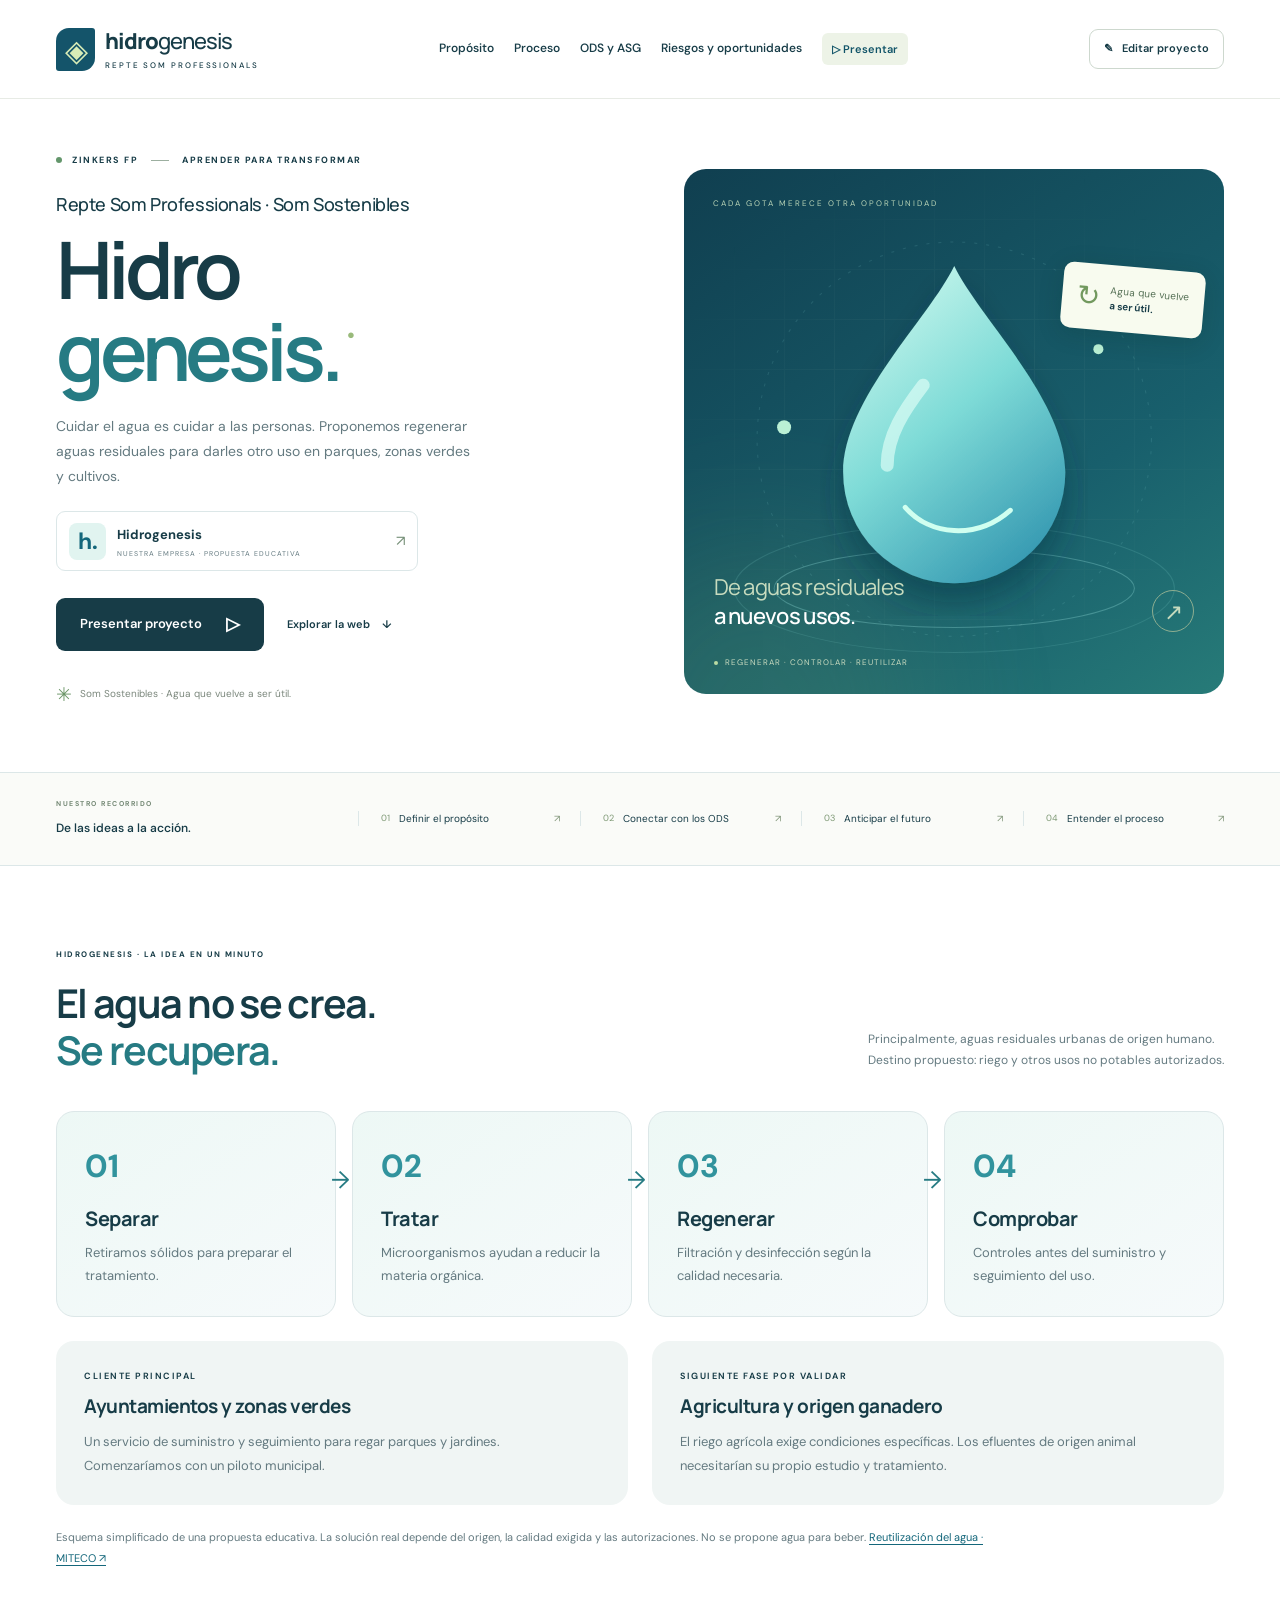
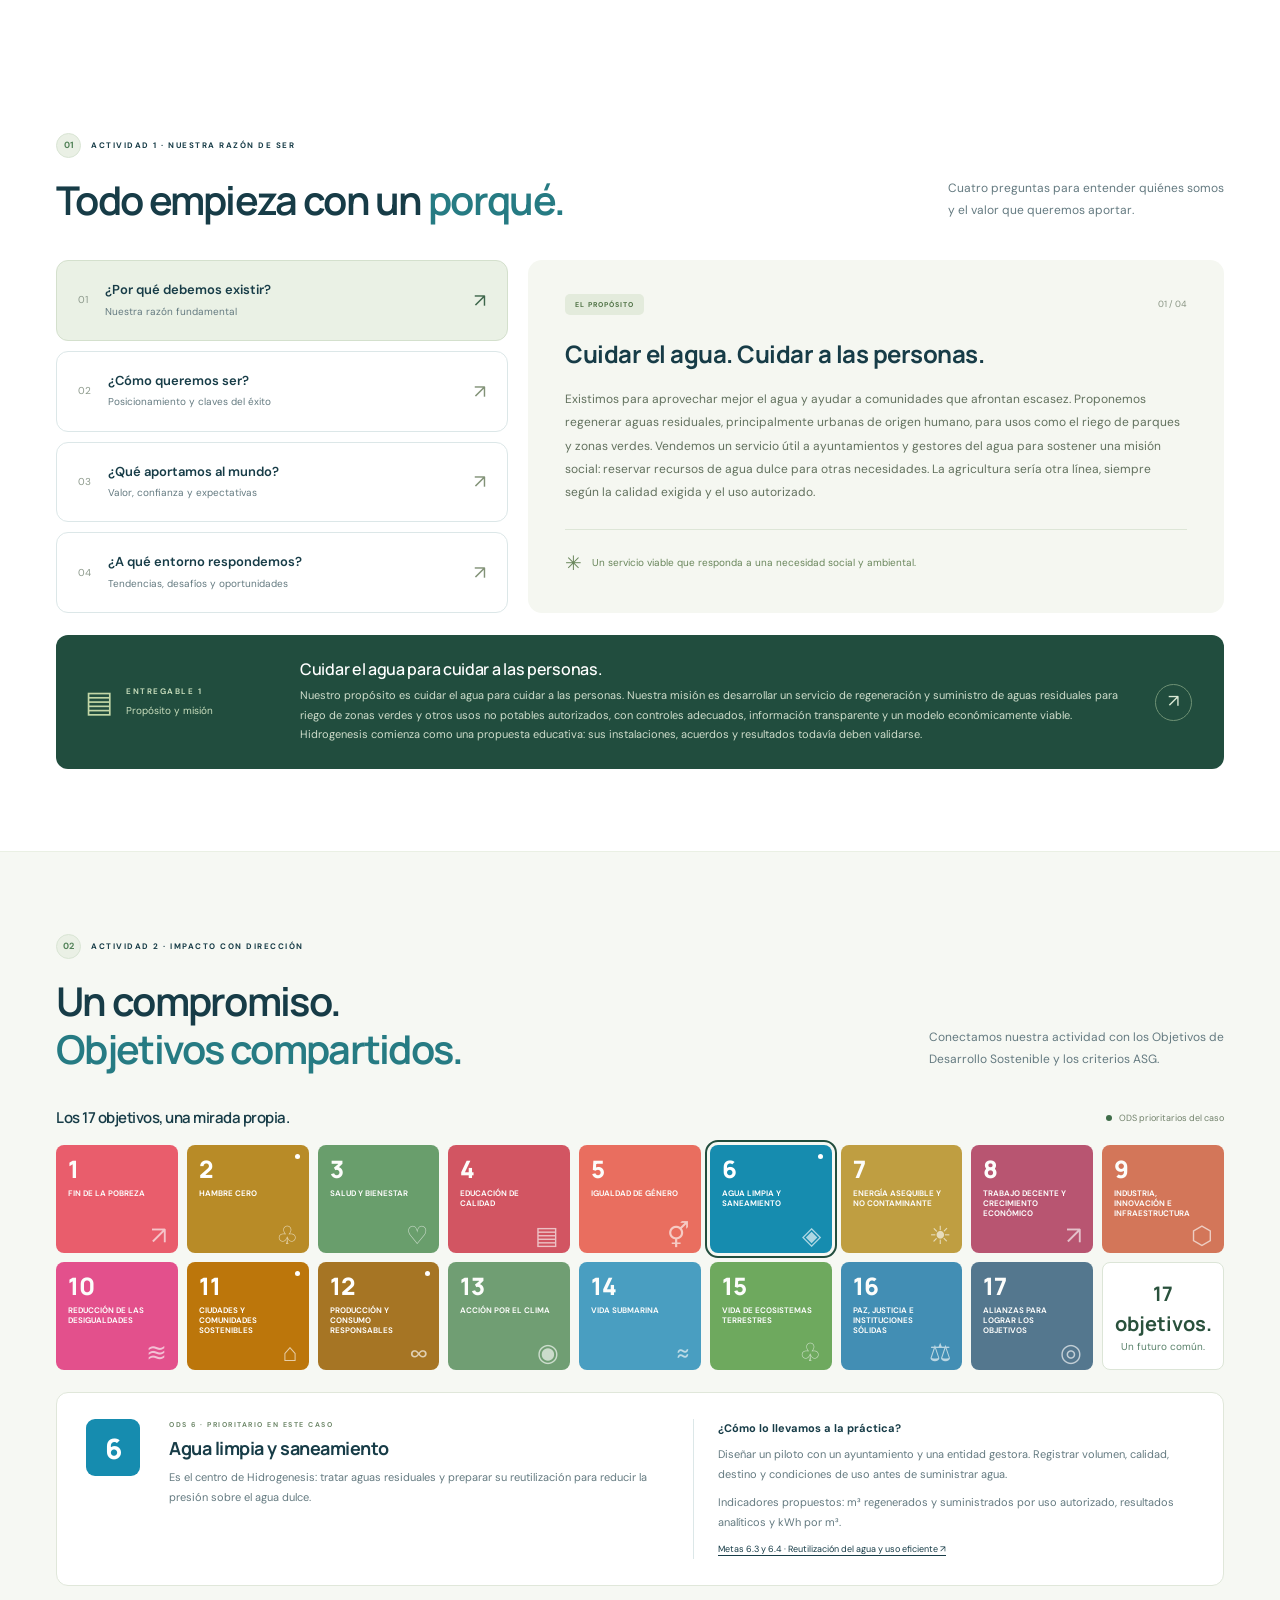
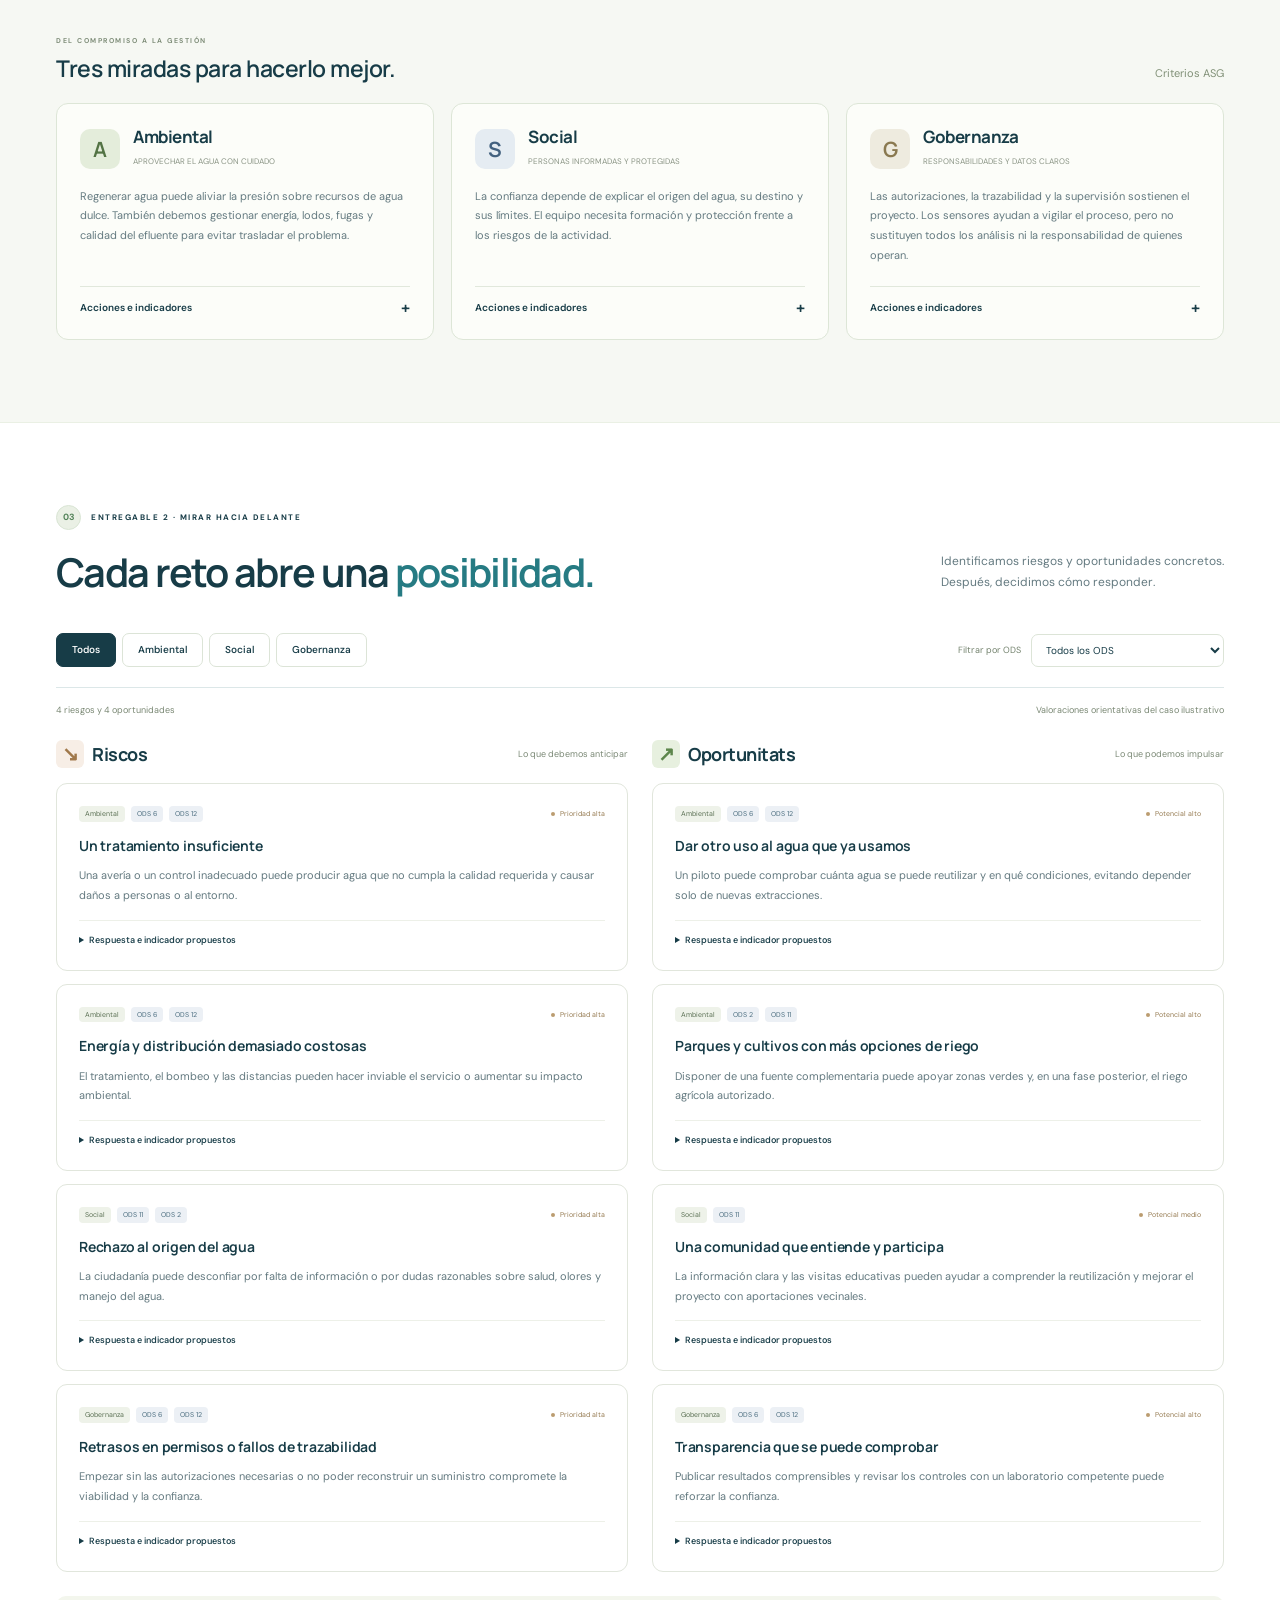
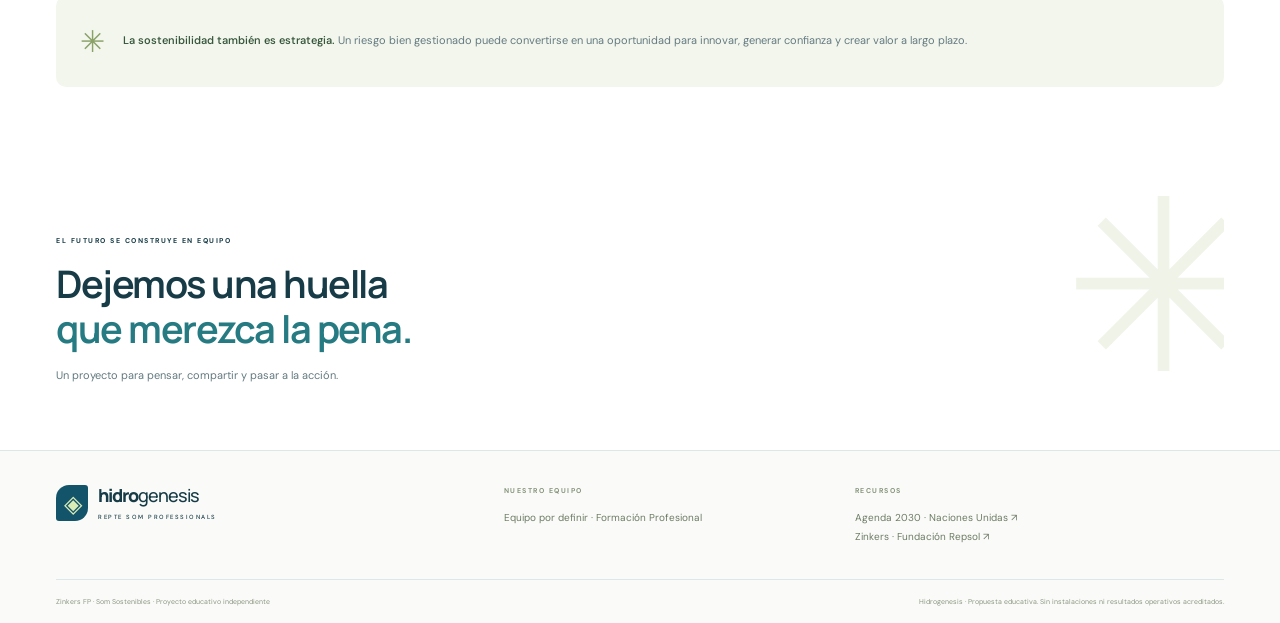
==== commit a18685ab: "Restaurar las páginas ampliadas desde las copias TXT" ====
--- a/index.html
+++ b/index.html
@@ -14,7 +14,7 @@
     <div class="nav-wrap container">
       <a class="brand" href="#inicio" aria-label="Hidrogenesis, inicio"><span class="brand-icon" aria-hidden="true">◈</span><span>hidro<span class="brand-light">genesis</span><small>REPTE SOM PROFESSIONALS</small></span></a>
       <button class="menu-toggle icon-button" aria-label="Abrir menú" aria-expanded="false" aria-controls="navigation">☰</button>
-      <nav id="navigation" aria-label="Navegación principal"><a href="#proposito">Propósito</a><a href="#proceso">Proceso</a><a href="#ods">ODS y ASG</a><a href="#matriz">Riesgos y oportunidades</a><button class="nav-present presentation-trigger">▷ Presentar</button></nav>
+      <nav id="navigation" aria-label="Navegación principal"><a href="proposito.html">Propósito</a><a href="proceso.html">Proceso</a><a href="ods-asg.html">ODS y ASG</a><a href="riesgos.html">Riesgos y oportunidades</a><button class="nav-present presentation-trigger">▷ Presentar</button></nav>
       <button class="button button-small button-outline editor-open" aria-label="Editar proyecto"><span aria-hidden="true">✎</span><span class="edit-label">Editar proyecto</span></button>
     </div>
     <div class="scroll-progress" aria-hidden="true"><span id="scroll-progress"></span></div>
@@ -44,7 +44,7 @@
         <div class="art-tag"><span class="live-dot"></span> REGENERAR · CONTROLAR · REUTILIZAR</div>
       </div>
     </section>
-    <div class="journey-strip" id="recorrido"><div class="container journey-inner"><div class="journey-intro"><span class="mini-label">NUESTRO RECORRIDO</span><strong>De las ideas a la acción.</strong></div><a href="#proposito"><span>01</span> Definir el propósito <i>↗</i></a><a href="#ods"><span>02</span> Conectar con los ODS <i>↗</i></a><a href="#matriz"><span>03</span> Anticipar el futuro <i>↗</i></a><a href="#proceso"><span>04</span> Entender el proceso <i>↗</i></a></div></div>
+    <div class="journey-strip" id="recorrido"><div class="container journey-inner"><div class="journey-intro"><span class="mini-label">NUESTRO RECORRIDO</span><strong>De las ideas a la acción.</strong></div><a href="proposito.html"><span>01</span> Definir el propósito <i>↗</i></a><a href="ods-asg.html"><span>02</span> Conectar con los ODS <i>↗</i></a><a href="riesgos.html"><span>03</span> Anticipar el futuro <i>↗</i></a><a href="proceso.html"><span>04</span> Entender el proceso <i>↗</i></a></div></div>
     <section class="water-process container section reveal" id="proceso" aria-labelledby="process-title">
       <div class="section-top"><div><div class="eyebrow">HIDROGENESIS · LA IDEA EN UN MINUTO</div><h2 id="process-title">El agua no se crea.<br><em>Se recupera.</em></h2></div><p>Principalmente, aguas residuales urbanas de origen humano.<br>Destino propuesto: riego y otros usos no potables autorizados.</p></div>
       <ol class="water-steps"><li><span>01</span><h3>Separar</h3><p>Retiramos sólidos para preparar el tratamiento.</p></li><li><span>02</span><h3>Tratar</h3><p>Microorganismos ayudan a reducir la materia orgánica.</p></li><li><span>03</span><h3>Regenerar</h3><p>Filtración y desinfección según la calidad necesaria.</p></li><li><span>04</span><h3>Comprobar</h3><p>Controles antes del suministro y seguimiento del uso.</p></li></ol>
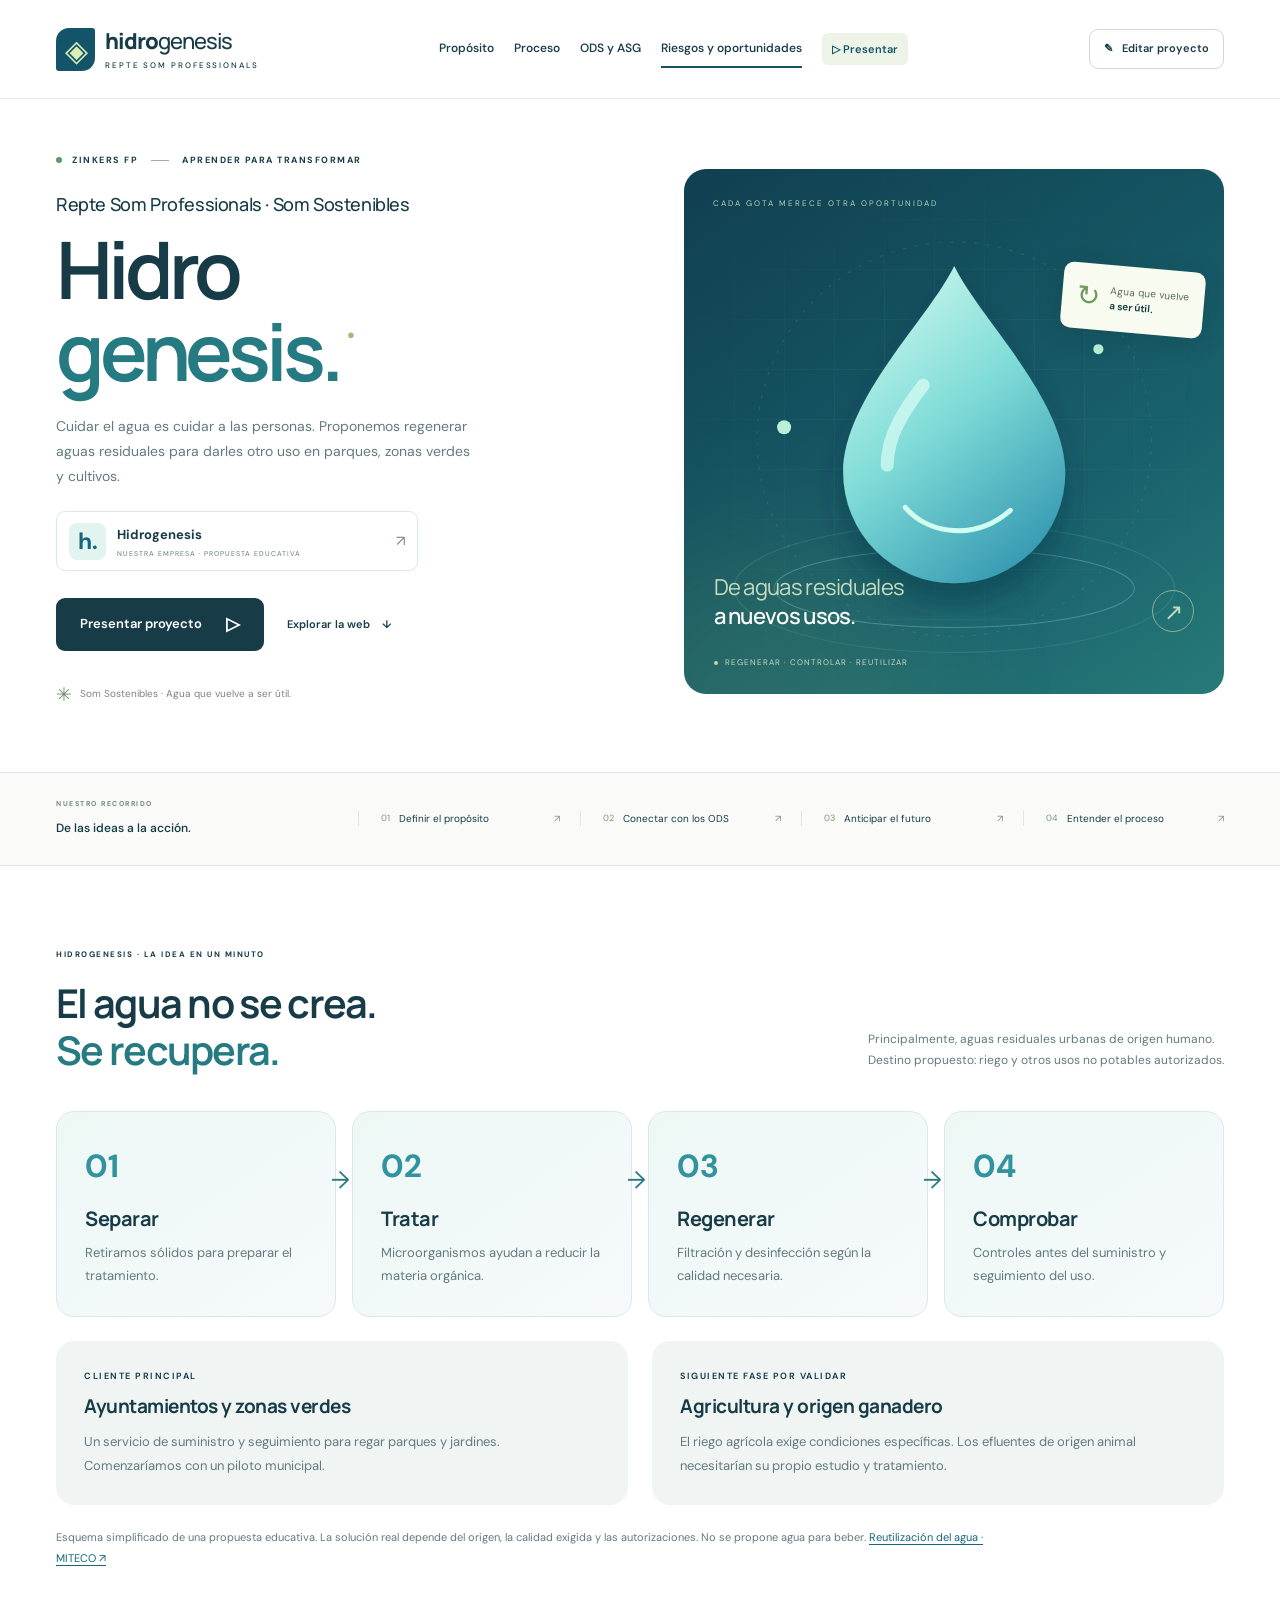
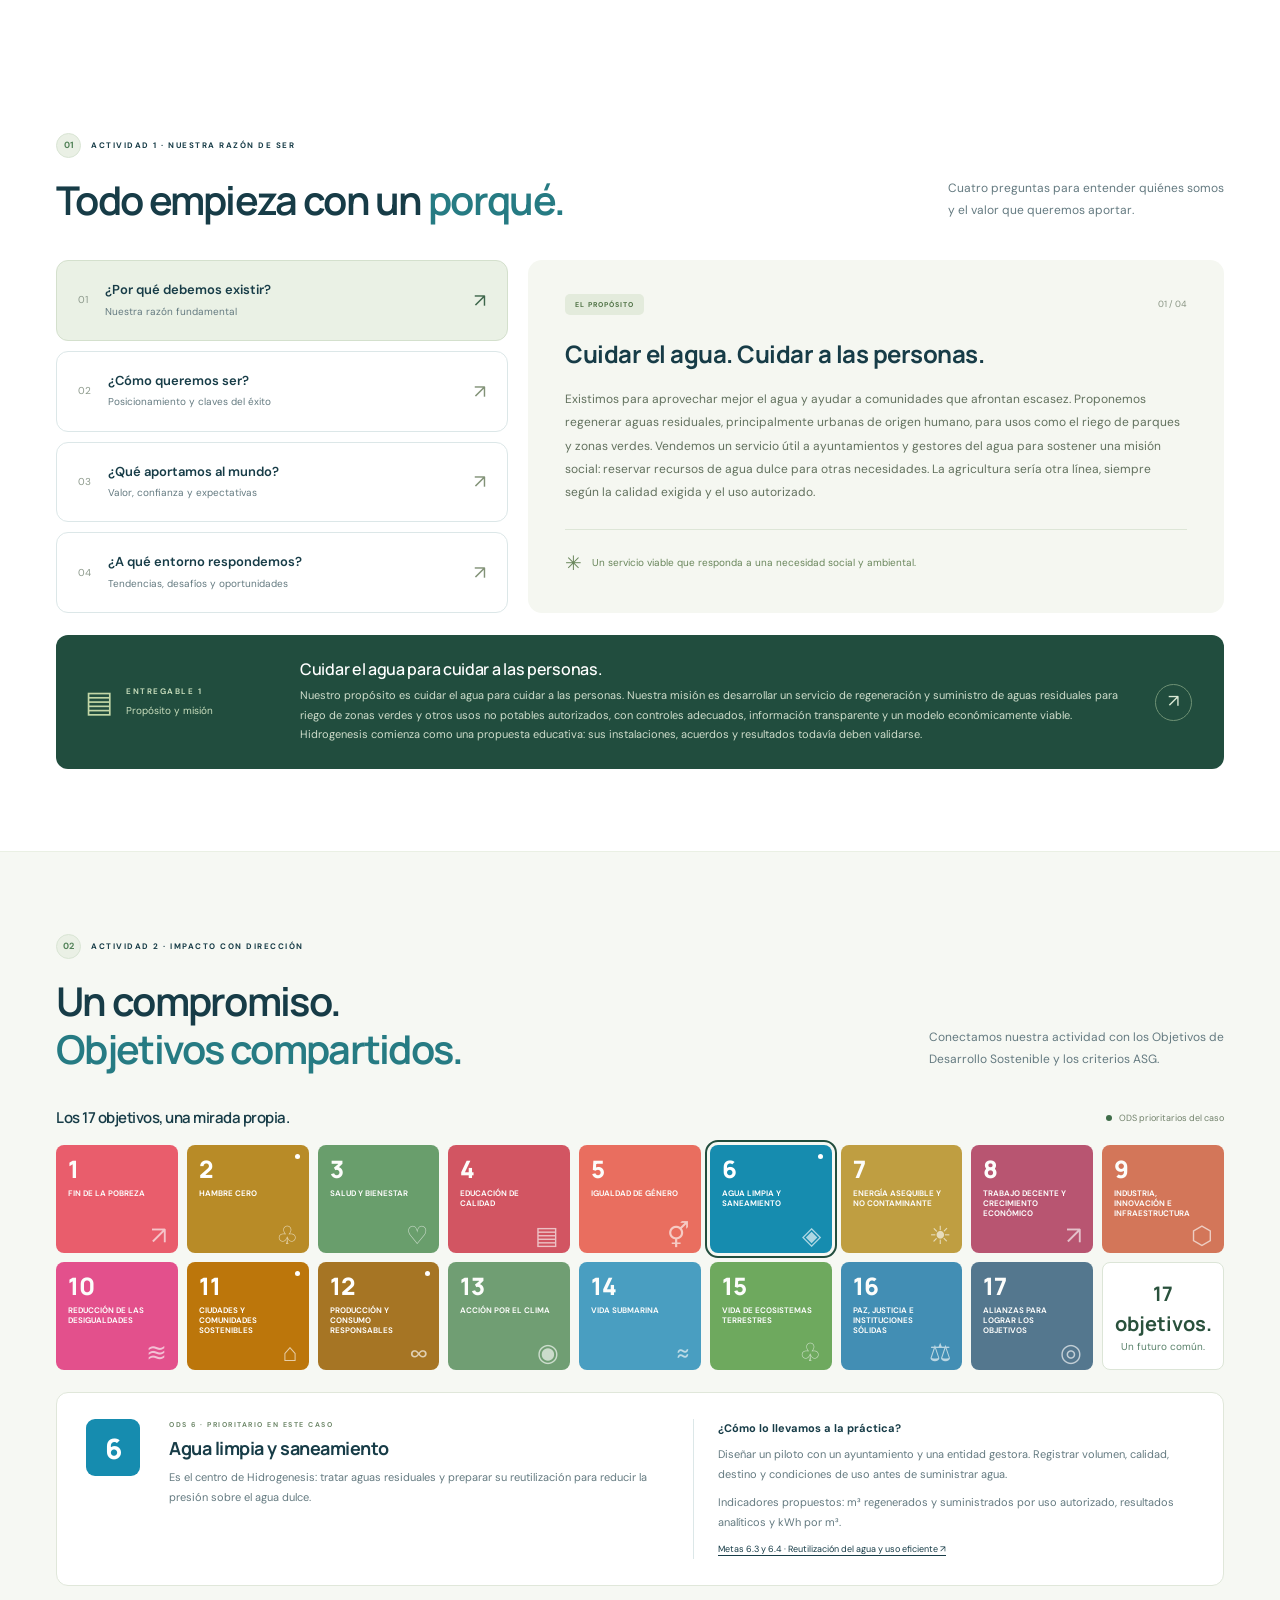
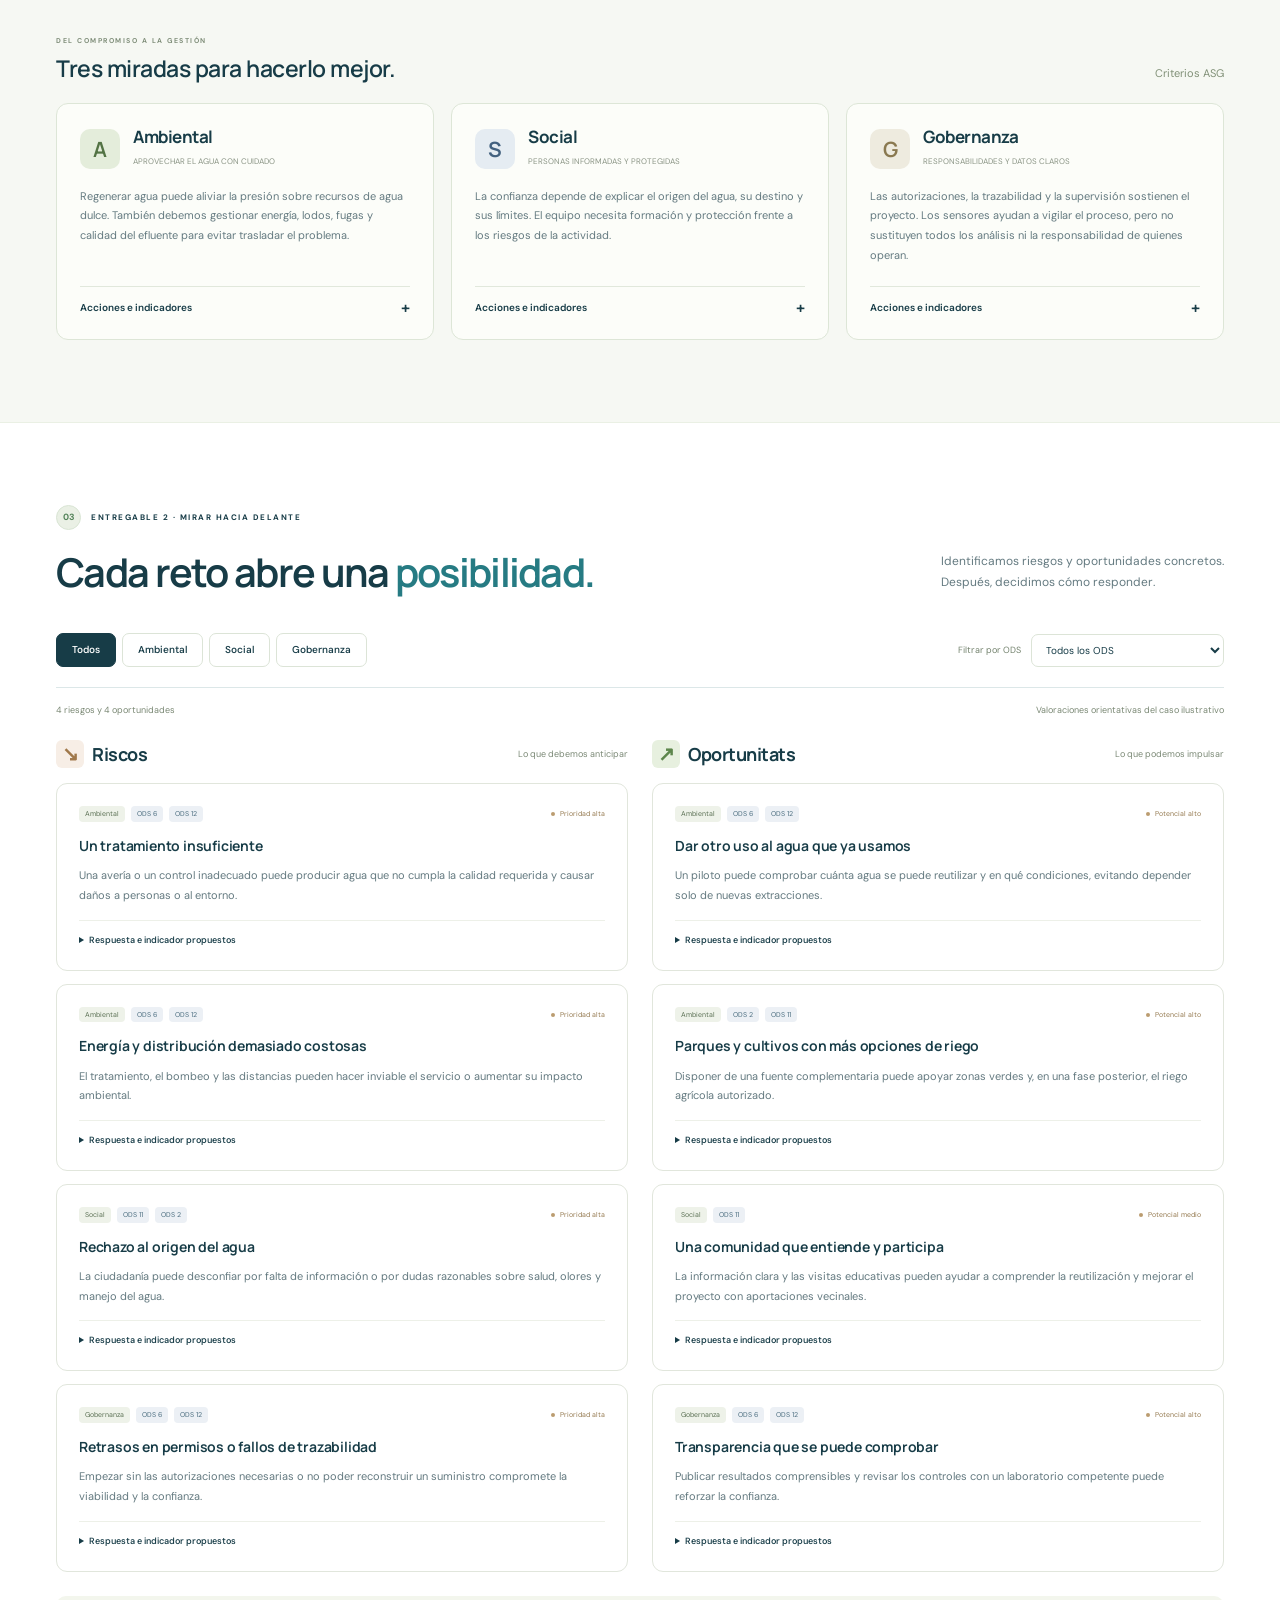
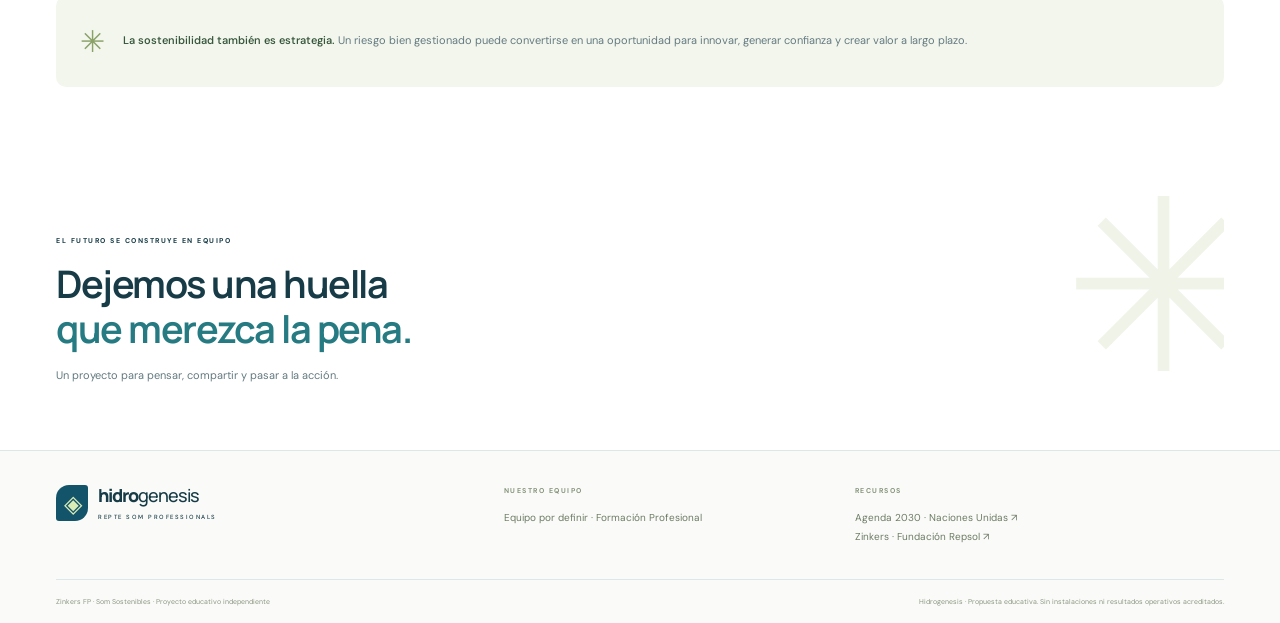
==== commit 9907a5d6: "Volver a la navegación por secciones y archivar las páginas ampliadas" ====
--- a/index.html
+++ b/index.html
@@ -14,7 +14,7 @@
     <div class="nav-wrap container">
       <a class="brand" href="#inicio" aria-label="Hidrogenesis, inicio"><span class="brand-icon" aria-hidden="true">◈</span><span>hidro<span class="brand-light">genesis</span><small>REPTE SOM PROFESSIONALS</small></span></a>
       <button class="menu-toggle icon-button" aria-label="Abrir menú" aria-expanded="false" aria-controls="navigation">☰</button>
-      <nav id="navigation" aria-label="Navegación principal"><a href="proposito.html">Propósito</a><a href="proceso.html">Proceso</a><a href="ods-asg.html">ODS y ASG</a><a href="riesgos.html">Riesgos y oportunidades</a><button class="nav-present presentation-trigger">▷ Presentar</button></nav>
+      <nav id="navigation" aria-label="Navegación principal"><a href="#proposito">Propósito</a><a href="#proceso">Proceso</a><a href="#ods">ODS y ASG</a><a href="#matriz">Riesgos y oportunidades</a><button class="nav-present presentation-trigger">▷ Presentar</button></nav>
       <button class="button button-small button-outline editor-open" aria-label="Editar proyecto"><span aria-hidden="true">✎</span><span class="edit-label">Editar proyecto</span></button>
     </div>
     <div class="scroll-progress" aria-hidden="true"><span id="scroll-progress"></span></div>
@@ -44,7 +44,7 @@
         <div class="art-tag"><span class="live-dot"></span> REGENERAR · CONTROLAR · REUTILIZAR</div>
       </div>
     </section>
-    <div class="journey-strip" id="recorrido"><div class="container journey-inner"><div class="journey-intro"><span class="mini-label">NUESTRO RECORRIDO</span><strong>De las ideas a la acción.</strong></div><a href="proposito.html"><span>01</span> Definir el propósito <i>↗</i></a><a href="ods-asg.html"><span>02</span> Conectar con los ODS <i>↗</i></a><a href="riesgos.html"><span>03</span> Anticipar el futuro <i>↗</i></a><a href="proceso.html"><span>04</span> Entender el proceso <i>↗</i></a></div></div>
+    <div class="journey-strip" id="recorrido"><div class="container journey-inner"><div class="journey-intro"><span class="mini-label">NUESTRO RECORRIDO</span><strong>De las ideas a la acción.</strong></div><a href="#proposito"><span>01</span> Definir el propósito <i>↗</i></a><a href="#ods"><span>02</span> Conectar con los ODS <i>↗</i></a><a href="#matriz"><span>03</span> Anticipar el futuro <i>↗</i></a><a href="#proceso"><span>04</span> Entender el proceso <i>↗</i></a></div></div>
     <section class="water-process container section reveal" id="proceso" aria-labelledby="process-title">
       <div class="section-top"><div><div class="eyebrow">HIDROGENESIS · LA IDEA EN UN MINUTO</div><h2 id="process-title">El agua no se crea.<br><em>Se recupera.</em></h2></div><p>Principalmente, aguas residuales urbanas de origen humano.<br>Destino propuesto: riego y otros usos no potables autorizados.</p></div>
       <ol class="water-steps"><li><span>01</span><h3>Separar</h3><p>Retiramos sólidos para preparar el tratamiento.</p></li><li><span>02</span><h3>Tratar</h3><p>Microorganismos ayudan a reducir la materia orgánica.</p></li><li><span>03</span><h3>Regenerar</h3><p>Filtración y desinfección según la calidad necesaria.</p></li><li><span>04</span><h3>Comprobar</h3><p>Controles antes del suministro y seguimiento del uso.</p></li></ol>
